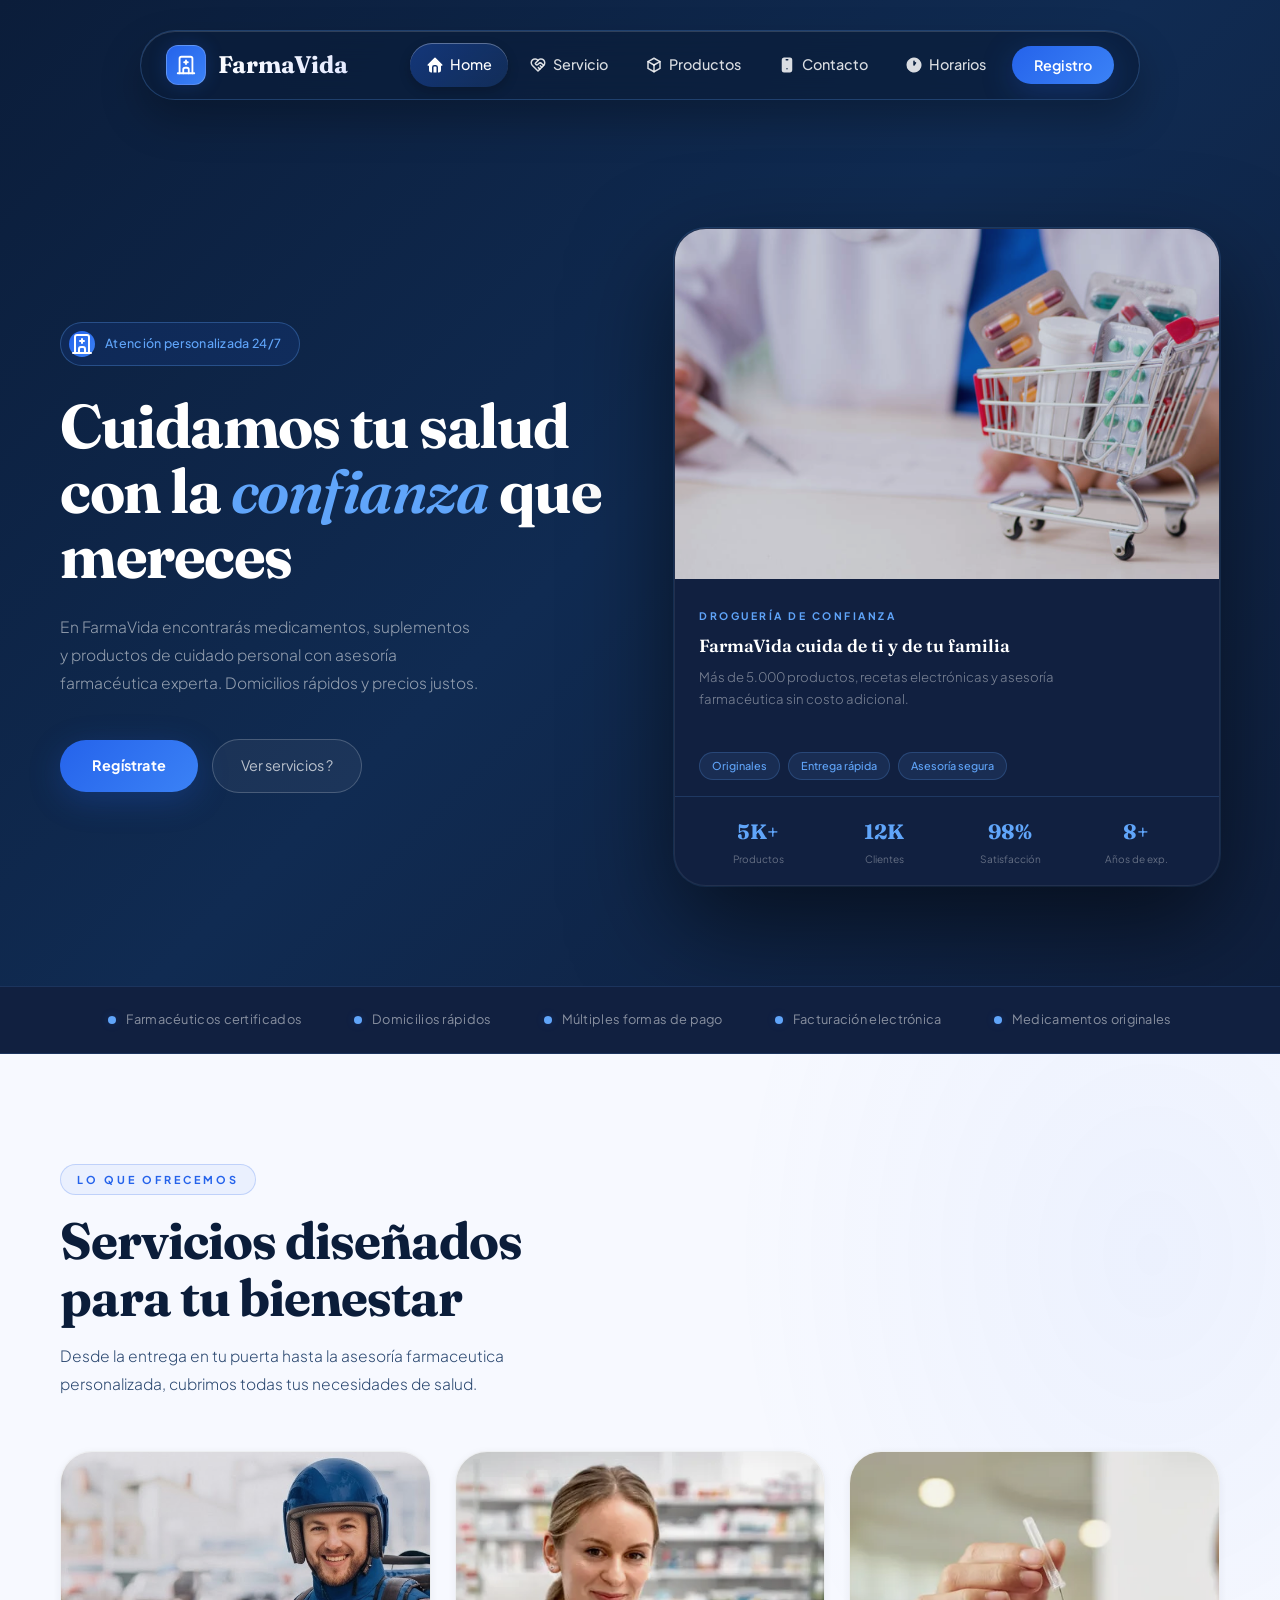
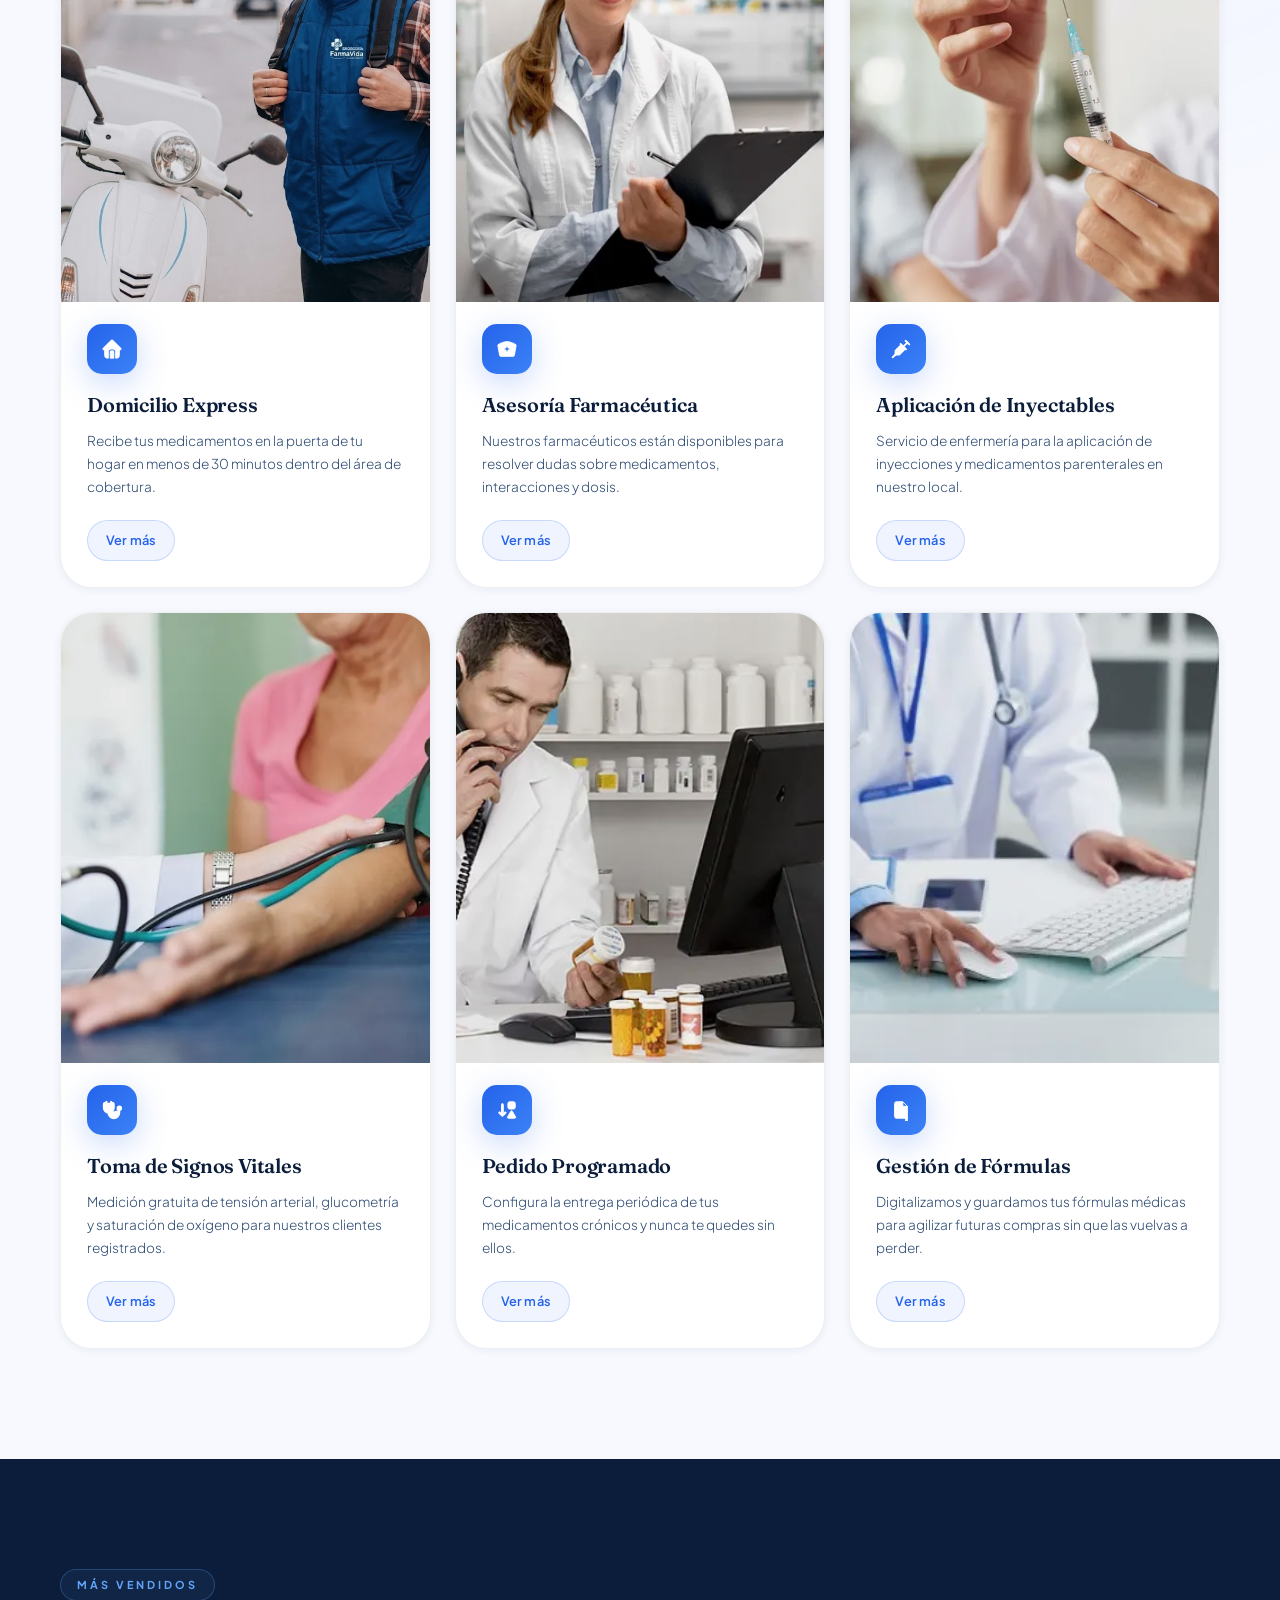
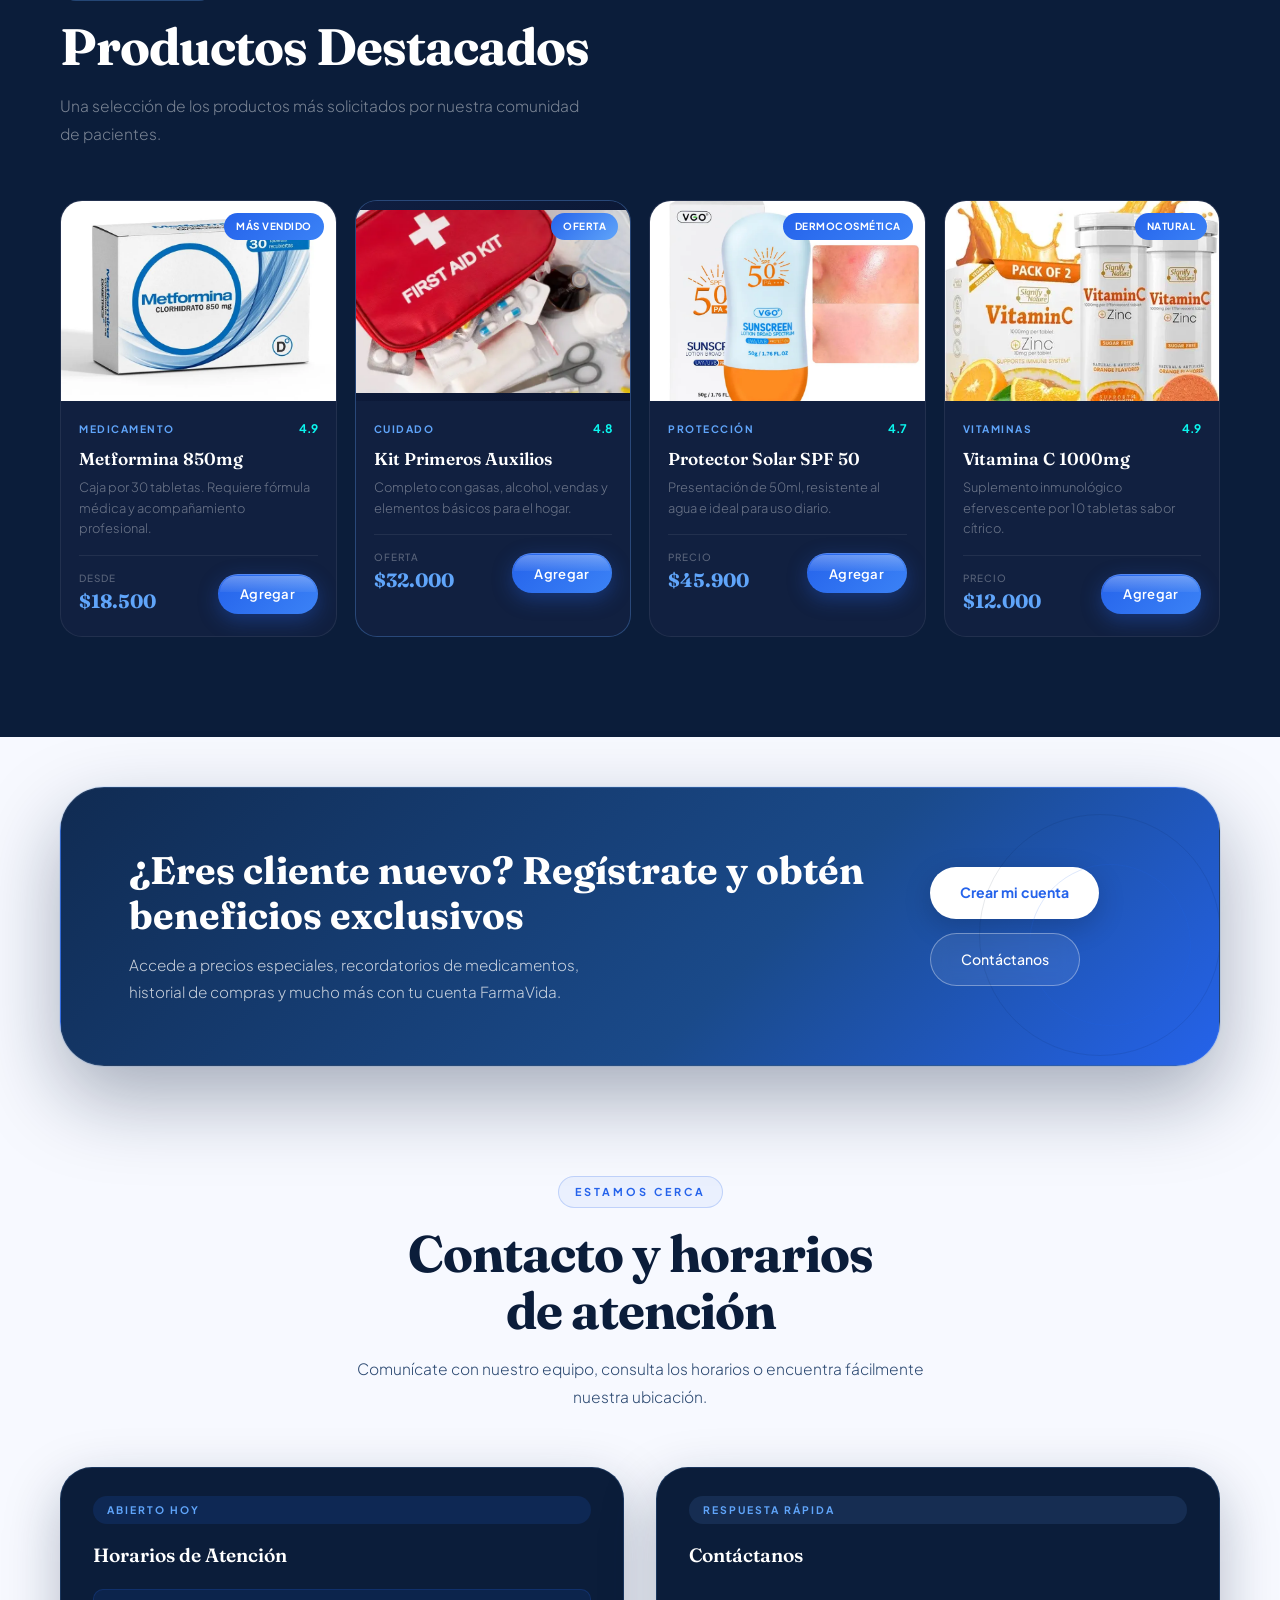
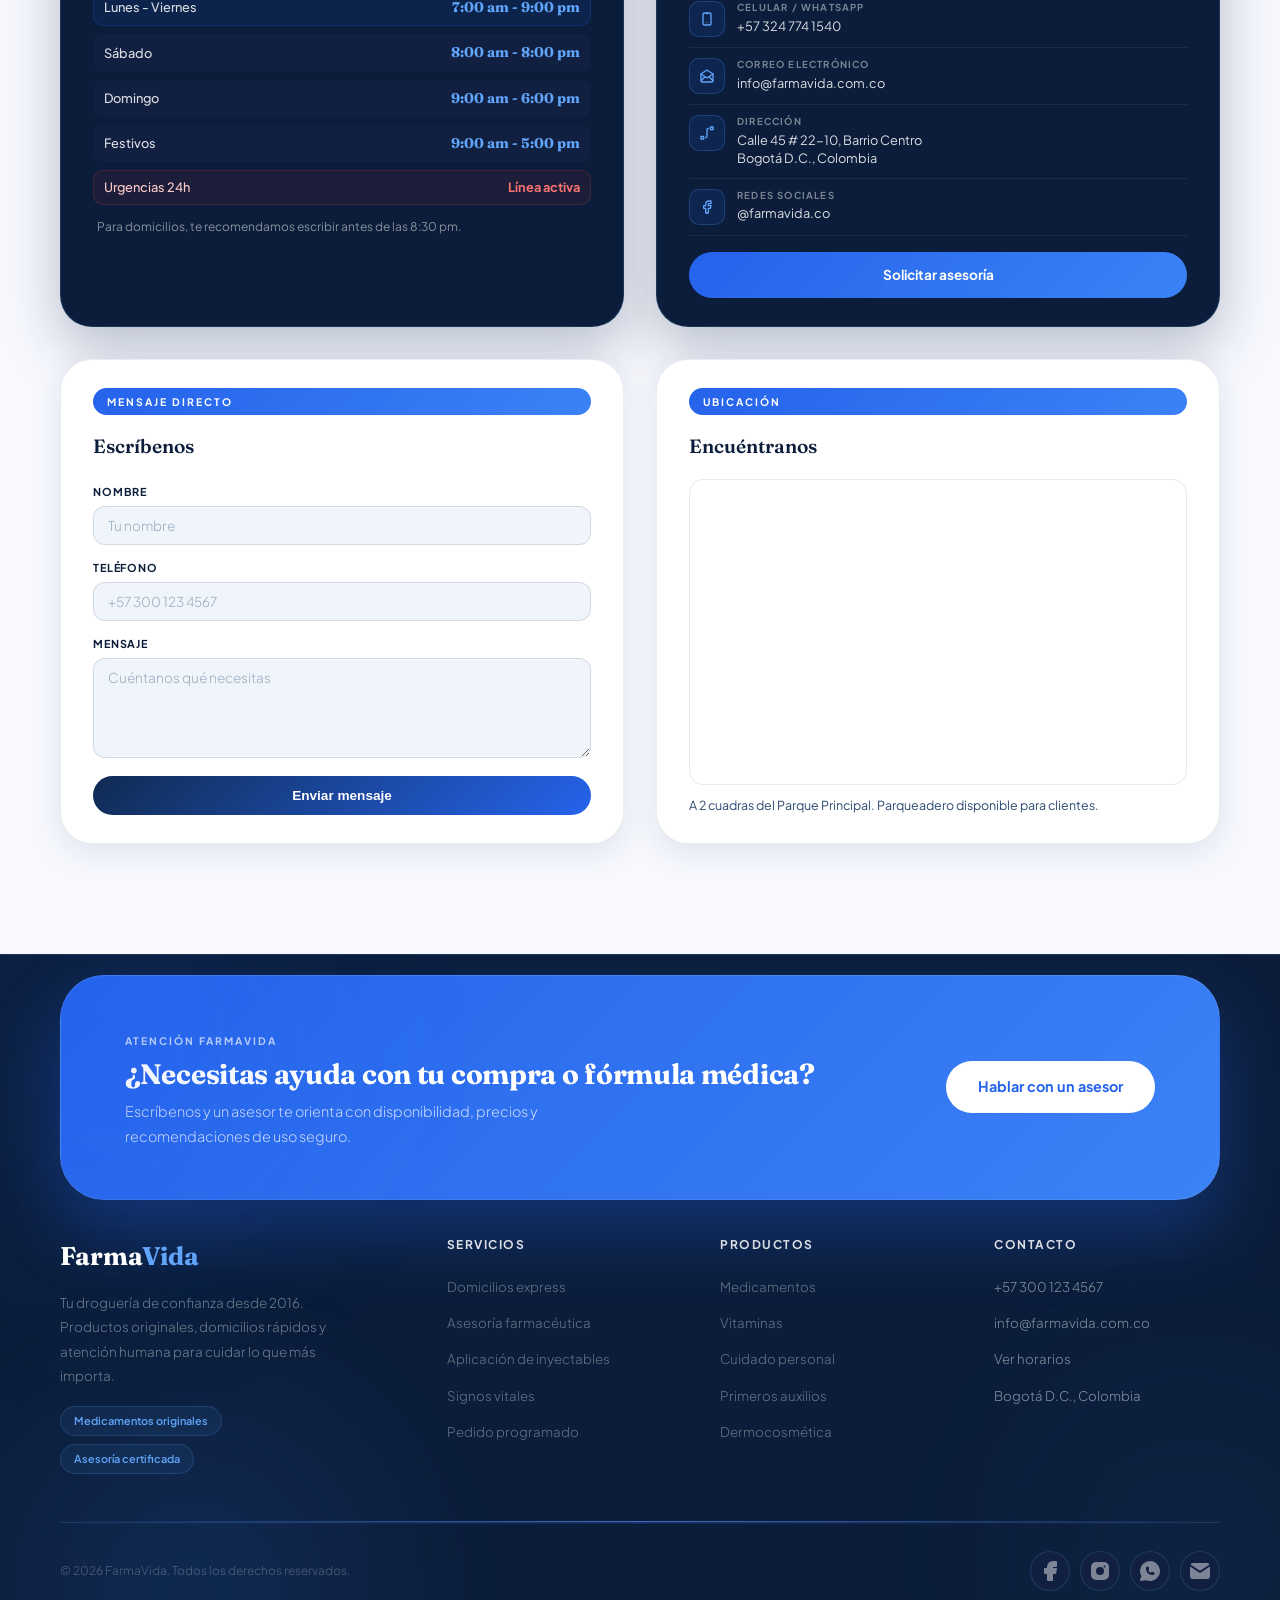
==== Pag_Principal_FarmaVida/index.html @ bc85dab9 "Update" ====
<!DOCTYPE html>
<html lang="es">

<head>
    <meta charset="UTF-8">
    <meta name="viewport" content="width=device-width, initial-scale=1.0">
    <meta name="description"
        content="FarmaVida es tu farmacia de confianza en línea, ofreciendo medicamentos originales, asesoría farmacéutica personalizada y entregas rápidas a domicilio. Cuidamos de tu salud con la confianza que mereces.">
    <title>FarmaVida</title>
    <link rel="shortcut icon" href="/img/LogoFarmaVida.png" type="image/x-icon">

    <link rel="stylesheet" href="/Pag_Principal_FarmaVida/css/style.css">
    <link rel="stylesheet" href="/Pag_Principal_FarmaVida/css/footer.css">
    <link rel="stylesheet" href="/Pag_Principal_FarmaVida/css/producto.css">
    <link rel="stylesheet" href="/Pag_Principal_FarmaVida/css/servicios.css">
    <link rel="stylesheet" href="/Pag_Principal_FarmaVida/css/btn_agregar.css">
    <link rel="stylesheet" href="/Pag_Principal_FarmaVida/css/info_section.css">
    <link rel="stylesheet" href="/Pag_Principal_FarmaVida/css/banner.css">
    <link rel="stylesheet" href="/Pag_Principal_FarmaVida/css/hero.css">
    <link rel="stylesheet" href="/Pag_Principal_FarmaVida/css/responsive.css">

    <script src="script.js"></script>
</head>

<body>
    
    <div class="floating-elements">
        <div class="floating-circle"></div>
        <div class="floating-circle"></div>
        <div class="floating-circle"></div>
    </div>

    <!-- Advanced Navigation Bar (desktop) -->
    <nav class="navbar-container">
        <div class="navbar">
            <!-- Brand/Logo -->
            <a href="#" class="navbar-brand">
                <div class="logo-icon"><svg xmlns="http://www.w3.org/2000/svg" width="24" height="24"
                        viewBox="0 0 24 24" fill="none" stroke="currentColor" stroke-width="2" stroke-linecap="round"
                        stroke-linejoin="round"
                        class="icon icon-tabler icons-tabler-outline icon-tabler-building-hospital">
                        <path stroke="none" d="M0 0h24v24H0z" fill="none" />
                        <path d="M3 21l18 0" />
                        <path d="M5 21v-16a2 2 0 0 1 2 -2h10a2 2 0 0 1 2 2v16" />
                        <path d="M9 21v-4a2 2 0 0 1 2 -2h2a2 2 0 0 1 2 2v4" />
                        <path d="M10 9l4 0" />
                        <path d="M12 7l0 4" />
                    </svg></div>
                <span class="brand-text">FarmaVida</span>
            </a>

            <!-- Navigation Links -->
            <ul class="navbar-nav" id="navbarNav">
                <li class="nav-item">
                    <a href="#home" class="nav-link active">
                        <svg xmlns="http://www.w3.org/2000/svg" width="24" height="24" viewBox="0 0 24 24"
                            fill="currentColor" class="icon icon-tabler icons-tabler-filled icon-tabler-home">
                            <path stroke="none" d="M0 0h24v24H0z" fill="none" />
                            <path
                                d="M12.707 2.293l9 9c.63 .63 .184 1.707 -.707 1.707h-1v6a3 3 0 0 1 -3 3h-1v-7a3 3 0 0 0 -2.824 -2.995l-.176 -.005h-2a3 3 0 0 0 -3 3v7h-1a3 3 0 0 1 -3 -3v-6h-1c-.89 0 -1.337 -1.077 -.707 -1.707l9 -9a1 1 0 0 1 1.414 0m.293 11.707a1 1 0 0 1 1 1v7h-4v-7a1 1 0 0 1 .883 -.993l.117 -.007z" />
                        </svg>
                        <span>Home</span>
                    </a>
                </li>
                <li class="nav-item">
                    <a href="#servicios" class="nav-link">
                        <svg xmlns="http://www.w3.org/2000/svg" width="24" height="24" viewBox="0 0 24 24" fill="none"
                            stroke="currentColor" stroke-width="2" stroke-linecap="round" stroke-linejoin="round"
                            class="icon icon-tabler icons-tabler-outline icon-tabler-heart-handshake">
                            <path stroke="none" d="M0 0h24v24H0z" fill="none" />
                            <path d="M19.5 12.572l-7.5 7.428l-7.5 -7.428a5 5 0 1 1 7.5 -6.566a5 5 0 1 1 7.5 6.572" />
                            <path
                                d="M12 6l-3.293 3.293a1 1 0 0 0 0 1.414l.543 .543c.69 .69 1.81 .69 2.5 0l1 -1a3.182 3.182 0 0 1 4.5 0l2.25 2.25" />
                            <path d="M12.5 15.5l2 2" />
                            <path d="M15 13l2 2" />
                        </svg>
                        <span>Servicio</span>
                    </a>
                </li>
                <li class="nav-item">
                    <a href="#productos" class="nav-link">
                        <svg xmlns="http://www.w3.org/2000/svg" width="24" height="24" viewBox="0 0 24 24" fill="none"
                            stroke="currentColor" stroke-width="2" stroke-linecap="round" stroke-linejoin="round"
                            class="icon icon-tabler icons-tabler-outline icon-tabler-box">
                            <path stroke="none" d="M0 0h24v24H0z" fill="none" />
                            <path d="M12 3l8 4.5l0 9l-8 4.5l-8 -4.5l0 -9l8 -4.5" />
                            <path d="M12 12l8 -4.5" />
                            <path d="M12 12l0 9" />
                            <path d="M12 12l-8 -4.5" />
                        </svg>
                        <span>Productos</span>
                    </a>
                </li>
                <li class="nav-item">
                    <a href="#contacto" class="nav-link">
                        <svg xmlns="http://www.w3.org/2000/svg" width="24" height="24" viewBox="0 0 24 24"
                            fill="currentColor" class="icon icon-tabler icons-tabler-filled icon-tabler-device-mobile">
                            <path stroke="none" d="M0 0h24v24H0z" fill="none" />
                            <path
                                d="M16 2a3 3 0 0 1 2.995 2.824l.005 .176v14a3 3 0 0 1 -2.824 2.995l-.176 .005h-8a3 3 0 0 1 -2.995 -2.824l-.005 -.176v-14a3 3 0 0 1 2.824 -2.995l.176 -.005h8zm-4 14a1 1 0 0 0 -.993 .883l-.007 .117l.007 .127a1 1 0 0 0 1.986 0l.007 -.117l-.007 -.127a1 1 0 0 0 -.993 -.883zm1 -12h-2l-.117 .007a1 1 0 0 0 0 1.986l.117 .007h2l.117 -.007a1 1 0 0 0 0 -1.986l-.117 -.007z" />
                        </svg>
                        <span>Contacto</span>
                    </a>
                </li>
                <li class="nav-item">
                    <a href="#horarios" class="nav-link">
                        <svg xmlns="http://www.w3.org/2000/svg" width="24" height="24" viewBox="0 0 24 24"
                            fill="currentColor" class="icon icon-tabler icons-tabler-filled icon-tabler-clock-hour-1">
                            <path stroke="none" d="M0 0h24v24H0z" fill="none" />
                            <path
                                d="M17 3.34a10 10 0 1 1 -15 8.66l.005 -.324a10 10 0 0 1 14.995 -8.336m-5.401 9.576l.052 .021l.08 .026l.08 .019l.072 .011l.117 .007l.076 -.003l.135 -.02l.082 -.02l.103 -.039l.073 -.035l.078 -.046l.06 -.042l.08 -.069l.083 -.088l.062 -.083l2 -3a1 1 0 1 0 -1.664 -1.11l-.168 .251v-1.696a1 1 0 0 0 -.883 -.993l-.117 -.007a1 1 0 0 0 -1 1v5.026l.009 .105l.02 .107l.04 .129l.048 .102l.046 .078l.042 .06l.069 .08l.088 .083l.083 .062l.09 .053z" />
                        </svg>
                        <span>Horarios</span>
                    </a>
                </li>
                <li class="nav-item">
                    <a href="/Form/html/index.html" class="cta-button">
                        Registro
                    </a>
                </li>
            </ul>

            <!-- Mobile Toggle -->
            <button class="mobile-toggle" id="mobileToggle">
                <div class="hamburger">
                    <span></span>
                    <span></span>
                    <span></span>
                </div>
            </button>
        </div>
    </nav>

    <!-- Mobile Menu Overlay -->
    <div class="mobile-menu-overlay" id="mobileMenuOverlay"></div>

    <!-- Mobile Menu -->
    <div class="mobile-menu" id="mobileMenu">
        <div class="mobile-menu-header">
            <a href="#" class="mobile-menu-brand">
                <div class="logo-icon"></div>
                <span class="brand-text">FarmaVida</span>
            </a>
            <button class="mobile-menu-close" id="mobileMenuClose">
                <span>×</span>
            </button>
        </div>

        <ul class="mobile-menu-nav">
            <li class="mobile-menu-item">
                <a href="#home" class="mobile-menu-link active">
                    <svg class="mobile-menu-icon" viewBox="0 0 24 24">
                        <path d="M3 9l9-7 9 7v11a2 2 0 0 1-2 2H5a2 2 0 0 1-2-2z"></path>
                        <polyline points="9,22 9,12 15,12 15,22"></polyline>
                    </svg>
                    <span>Home</span>
                </a>
            </li>
            <li class="mobile-menu-item">
                <a href="#servicios" class="mobile-menu-link">
                    <svg class="mobile-menu-icon" viewBox="0 0 24 24">
                        <circle cx="12" cy="12" r="10"></circle>
                        <line x1="12" y1="16" x2="12" y2="12"></line>
                        <line x1="12" y1="8" x2="12.01" y2="8"></line>
                    </svg>
                    <span>Servicios</span>
                </a>
            </li>
            <li class="mobile-menu-item">
                <a href="#productos" class="mobile-menu-link">
                    <svg class="mobile-menu-icon" viewBox="0 0 24 24">
                        <rect x="2" y="3" width="20" height="14" rx="2" ry="2"></rect>
                        <line x1="8" y1="21" x2="16" y2="21"></line>
                        <line x1="12" y1="17" x2="12" y2="21"></line>
                    </svg>
                    <span>Productos</span>
                </a>
            </li>
            <li class="mobile-menu-item">
                <a href="#contacto" class="mobile-menu-link">
                    <svg class="mobile-menu-icon" viewBox="0 0 24 24">
                        <rect x="2" y="7" width="20" height="14" rx="2" ry="2"></rect>
                        <path d="M16 3h6v4"></path>
                        <path d="m22 7-10-4-10 4"></path>
                    </svg>
                    <span>Contacto</span>
                </a>
            </li>
            <li class="mobile-menu-item">
                <a href="#horarios" class="mobile-menu-link">
                    <svg class="mobile-menu-icon" viewBox="0 0 24 24">
                        <path d="M4 4h16c1.1 0 2 .9 2 2v12c0 1.1-.9 2-2 2H4c-1.1 0-2-.9-2-2V6c0-1.1.9-2 2-2z"></path>
                        <polyline points="22,6 12,13 2,6"></polyline>
                    </svg>
                    <span>Horarios</span>
                </a>
            </li>
        </ul>

        <div class="mobile-cta">
            <a href="/Form/html/index.html" class="mobile-cta-button">
                Regístrate
            </a>
        </div>
    </div>

   
    <nav id="navbar" style="display:none;">
        <a href="#" class="nav-logo">
            <span class="nav-mark"><svg xmlns="http://www.w3.org/2000/svg" width="24" height="24" viewBox="0 0 24 24"
                    fill="currentColor" class="icon icon-tabler icons-tabler-filled icon-tabler-nurse">
                    <path stroke="none" d="M0 0h24v24H0z" fill="none" />
                    <path
                        d="M12.002 4c2.866 0 6.7 1.365 9.532 3.155a1 1 0 0 1 .45 1.024l-2 11a1 1 0 0 1 -.984 .821h-14a1 1 0 0 1 -.984 -.821l-2 -11a1 1 0 0 1 .45 -1.024c2.834 -1.792 6.724 -3.16 9.536 -3.155m-.002 5a1 1 0 0 0 -1 1v1h-1a1 1 0 0 0 -.993 .883l-.007 .117a1 1 0 0 0 1 1h1v1a1 1 0 0 0 .883 .993l.117 .007a1 1 0 0 0 1 -1v-1h1a1 1 0 0 0 .993 -.883l.007 -.117a1 1 0 0 0 -1 -1h-1v-1a1 1 0 0 0 -.883 -.993z" />
                </svg></span>
            <span class="nav-logo-text">Farma<span>Vida</span></span>
        </a>
        <input type="checkbox" id="nav-toggle" class="nav-toggle">
        <label for="nav-toggle" class="nav-menu-btn" aria-label="Abrir menú">
            <span></span>
            <span></span>
            <span></span>
        </label>
        <ul class="nav-links">
            <li><a href="#servicios">Servicios</a></li>
            <li><a href="#productos">Productos</a></li>
            <li><a href="#contacto">Contacto</a></li>
            <li><a href="#horarios">Horarios</a></li>
            <li><a href="/Form/html/index.html" class="nav-cta">Regístrate</a></li>
        </ul>
    </nav>

    <!-- Demo Content -->
    <div class="demo-container">
        <!-- Home Section / Hero -->
        <section id="home" class="content-section hero">
            <div class="hero-deco hero-deco-1"></div>
            <div class="hero-deco hero-deco-2"></div>

            <div class="hero-content">
                <div class="hero-badge">
                    <div class="dot"><svg xmlns="http://www.w3.org/2000/svg" width="24" height="24" viewBox="0 0 24 24"
                            fill="none" stroke="currentColor" stroke-width="2" stroke-linecap="round"
                            stroke-linejoin="round"
                            class="icon icon-tabler icons-tabler-outline icon-tabler-building-hospital">
                            <path stroke="none" d="M0 0h24v24H0z" fill="none" />
                            <path d="M3 21l18 0" />
                            <path d="M5 21v-16a2 2 0 0 1 2 -2h10a2 2 0 0 1 2 2v16" />
                            <path d="M9 21v-4a2 2 0 0 1 2 -2h2a2 2 0 0 1 2 2v4" />
                            <path d="M10 9l4 0" />
                            <path d="M12 7l0 4" />
                        </svg></div>
                    Atención personalizada 24/7
                </div>
                <h1>Cuidamos tu salud con la <em>confianza</em> que mereces</h1>
                <p>En FarmaVida encontrarás medicamentos, suplementos y productos de cuidado personal con asesoría
                    farmacéutica experta. Domicilios rápidos y precios justos.</p>
                <div class="hero-btns">
                    <a href="/Form/html/index.html" class="btn-primary"> Regístrate</a>
                    <a href="#servicios" class="btn-secondary">Ver servicios ?</a>
                </div>
            </div>

            <div class="hero-visual">
                <div class="hero-card-main">
                    <div class="card-media">
                        <img src="/img/Carrito.png" alt="Medicamentos y productos de FarmaVida">

                    </div>
                    <div class="card-content">
                        <span class="card-eyebrow">Droguería de confianza</span>
                        <h3>FarmaVida cuida de ti y de tu familia</h3>
                        <p>Más de 5.000 productos, recetas electrónicas y asesoría farmacéutica sin costo adicional.</p>
                        <div class="card-tags">
                            <span>Originales</span>
                            <span>Entrega rápida</span>
                            <span>Asesoría segura</span>
                        </div>
                    </div>
                    <div class="card-stats">
                        <div class="stat">
                            <div class="stat-num">5K+</div>
                            <div class="stat-label">Productos</div>
                        </div>
                        <div class="stat">
                            <div class="stat-num">12K</div>
                            <div class="stat-label">Clientes</div>
                        </div>
                        <div class="stat">
                            <div class="stat-num">98%</div>
                            <div class="stat-label">Satisfacción</div>
                        </div>
                        <div class="stat">
                            <div class="stat-num">8+</div>
                            <div class="stat-label">Años de exp.</div>
                        </div>
                    </div>
                </div>
            </div>
        </section>

        <!-- Trust Bar -->
        <div class="trust-bar">
            <div class="trust-item"><span class="ti"></span> Farmacéuticos certificados</div>
            <div class="trust-item"><span class="ti"></span> Domicilios rápidos</div>
            <div class="trust-item"><span class="ti"></span> Múltiples formas de pago</div>
            <div class="trust-item"><span class="ti"></span> Facturación electrónica</div>
            <div class="trust-item"><span class="ti"></span> Medicamentos originales</div>
        </div>

        <!-- Servicios Section -->
        <section class="section" id="servicios">
            <p class="section-label">Lo que ofrecemos</p>
            <h2 class="section-title">Servicios diseñados<br>para tu bienestar</h2>
            <p class="section-sub">Desde la entrega en tu puerta hasta la asesoría farmaceutica personalizada, cubrimos
                todas tus necesidades de salud.</p>

            <div class="servicios-grid">
                <div class="servicio-card">
                    <div class="servicio-img">
                        <img src="/img/WhatsApp Image 2026-05-05 at 5.26.31 PM.jpeg" alt="Servicio de domicilio express"
                            loading="lazy">
                    </div>
                    <div class="serv-icon"><svg xmlns="http://www.w3.org/2000/svg" width="24" height="24"
                            viewBox="0 0 24 24" fill="#030303"
                            class="icon icon-tabler icons-tabler-filled icon-tabler-home">
                            <path stroke="none" d="M0 0h24v24H0z" fill="none" />
                            <path
                                d="M12.707 2.293l9 9c.63 .63 .184 1.707 -.707 1.707h-1v6a3 3 0 0 1 -3 3h-1v-7a3 3 0 0 0 -2.824 -2.995l-.176 -.005h-2a3 3 0 0 0 -3 3v7h-1a3 3 0 0 1 -3 -3v-6h-1c-.89 0 -1.337 -1.077 -.707 -1.707l9 -9a1 1 0 0 1 1.414 0m.293 11.707a1 1 0 0 1 1 1v7h-4v-7a1 1 0 0 1 .883 -.993l.117 -.007z" />
                        </svg></div>
                    <h3>Domicilio Express</h3>
                    <p>Recibe tus medicamentos en la puerta de tu hogar en menos de 30 minutos dentro del área de
                        cobertura.</p>
                    <a href="#contacto" class="serv-btn">Ver más</a>
                </div>
                <div class="servicio-card">
                    <div class="servicio-img">
                        <img src="/img/farmaceutica-revisando-medicina-portapapeles.webp"
                            alt="Farmacéutica revisando medicamentos" loading="lazy">
                    </div>
                    <div class="serv-icon"><svg xmlns="http://www.w3.org/2000/svg" width="24" height="24"
                            viewBox="0 0 24 24" fill="#030303"
                            class="icon icon-tabler icons-tabler-filled icon-tabler-nurse">
                            <path stroke="none" d="M0 0h24v24H0z" fill="none" />
                            <path
                                d="M12.002 4c2.866 0 6.7 1.365 9.532 3.155a1 1 0 0 1 .45 1.024l-2 11a1 1 0 0 1 -.984 .821h-14a1 1 0 0 1 -.984 -.821l-2 -11a1 1 0 0 1 .45 -1.024c2.834 -1.792 6.724 -3.16 9.536 -3.155m-.002 5a1 1 0 0 0 -1 1v1h-1a1 1 0 0 0 -.993 .883l-.007 .117a1 1 0 0 0 1 1h1v1a1 1 0 0 0 .883 .993l.117 .007a1 1 0 0 0 1 -1v-1h1a1 1 0 0 0 .993 -.883l.007 -.117a1 1 0 0 0 -1 -1h-1v-1a1 1 0 0 0 -.883 -.993z" />
                        </svg></div>
                    <h3>Asesoría Farmacéutica</h3>
                    <p>Nuestros farmacéuticos están disponibles para resolver dudas sobre medicamentos, interacciones y
                        dosis.</p>
                    <a href="#contacto" class="serv-btn">Ver más</a>
                </div>
                <div class="servicio-card">
                    <div class="servicio-img">
                        <img src="/img/inyecc.webp" alt="Aplicación de inyectables" loading="lazy">
                    </div>
                    <div class="serv-icon"><svg xmlns="http://www.w3.org/2000/svg" width="24" height="24"
                            viewBox="0 0 24 24" fill="none" stroke="#030303" stroke-width="2" stroke-linecap="round"
                            stroke-linejoin="round" class="icon icon-tabler icons-tabler-outline icon-tabler-vaccine">
                            <path stroke="none" d="M0 0h24v24H0z" fill="none" />
                            <path d="M17 3l4 4" />
                            <path d="M19 5l-4.5 4.5" />
                            <path d="M11.5 6.5l6 6" />
                            <path d="M16.5 11.5l-6.5 6.5h-4v-4l6.5 -6.5" />
                            <path d="M7.5 12.5l1.5 1.5" />
                            <path d="M10.5 9.5l1.5 1.5" />
                            <path d="M3 21l3 -3" />
                        </svg></div>
                    <h3>Aplicación de Inyectables</h3>
                    <p>Servicio de enfermería para la aplicación de inyecciones y medicamentos parenterales en nuestro
                        local.</p>
                    <a href="#contacto" class="serv-btn">Ver más</a>
                </div>
                <div class="servicio-card">
                    <div class="servicio-img">
                        <img src="/img/medico-mide-presion-paciente-mayor_329181-2184.webp" alt="Toma de signos vitales"
                            loading="lazy">
                    </div>
                    <div class="serv-icon"><svg xmlns="http://www.w3.org/2000/svg" width="24" height="24"
                            viewBox="0 0 24 24" fill="none" stroke="#030303" stroke-width="2" stroke-linecap="round"
                            stroke-linejoin="round"
                            class="icon icon-tabler icons-tabler-outline icon-tabler-stethoscope">
                            <path stroke="none" d="M0 0h24v24H0z" fill="none" />
                            <path d="M6 4h-1a2 2 0 0 0 -2 2v3.5a5.5 5.5 0 0 0 11 0v-3.5a2 2 0 0 0 -2 -2h-1" />
                            <path d="M8 15a6 6 0 1 0 12 0v-3" />
                            <path d="M11 3v2" />
                            <path d="M6 3v2" />
                            <path d="M18 10a2 2 0 1 0 4 0a2 2 0 1 0 -4 0" />
                        </svg></div>
                    <h3>Toma de Signos Vitales</h3>
                    <p>Medición gratuita de tensión arterial, glucometría y saturación de oxígeno para nuestros clientes
                        registrados.</p>
                    <a href="#contacto" class="serv-btn">Ver más</a>
                </div>
                <div class="servicio-card">
                    <div class="servicio-img">
                        <img src="/img/drogueria-medicamento-farmacia1think-1509242148.jpg.webp"
                            alt="Pedido programado de medicamentos" loading="lazy">
                    </div>
                    <div class="serv-icon"><svg xmlns="http://www.w3.org/2000/svg" width="24" height="24"
                            viewBox="0 0 24 24" fill="#030303"
                            class="icon icon-tabler icons-tabler-filled icon-tabler-sort-ascending-shapes">
                            <path stroke="none" d="M0 0h24v24H0z" fill="none" />
                            <path
                                d="M7 5a1 1 0 0 1 1 1v9.584l1.293 -1.291a1 1 0 0 1 1.32 -.083l.094 .083a1 1 0 0 1 0 1.414l-3 3a1 1 0 0 1 -.112 .097l-.11 .071l-.114 .054l-.105 .035l-.149 .03l-.117 .006l-.075 -.003l-.126 -.017l-.111 -.03l-.111 -.044l-.098 -.052l-.096 -.067l-.09 -.08l-3 -3a1 1 0 0 1 1.414 -1.414l1.293 1.293v-9.586a1 1 0 0 1 1 -1m12 -2a2 2 0 0 1 2 2v4a2 2 0 0 1 -2 2h-4a2 2 0 0 1 -2 -2v-4a2 2 0 0 1 2 -2zm-1.136 10.496l3.5 6a1 1 0 0 1 -.864 1.504h-7a1 1 0 0 1 -.864 -1.504l3.5 -6a1 1 0 0 1 1.728 0" />
                        </svg></div>
                    <h3>Pedido Programado</h3>
                    <p>Configura la entrega periódica de tus medicamentos crónicos y nunca te quedes sin ellos.</p>
                    <a href="#contacto" class="serv-btn">Ver más</a>
                </div>
                <div class="servicio-card">
                    <div class="servicio-img">
                        <img src="/img/2025-08-29-Nota-Llego-la-Central-de-Informes-de-Pixeon-a-America-Latina-Espanhol-480x313.webp"
                            alt="Gestión digital de fórmulas médicas" loading="lazy">
                    </div>
                    <div class="serv-icon"><svg xmlns="http://www.w3.org/2000/svg" width="24" height="24"
                            viewBox="0 0 24 24" fill="#030303"
                            class="icon icon-tabler icons-tabler-filled icon-tabler-file-description">
                            <path stroke="none" d="M0 0h24v24H0z" fill="none" />
                            <path
                                d="M14 3v4a1 1 0 0 0 1 1h4M17 21h-10a2 2 0 0 1 -2 -2v-14a2 2 0 0 1 2 -2h7l5 5v16a2 2 0 0 1 -2 2z" />
                        </svg></div>
                    <h3>Gestión de Fórmulas</h3>
                    <p>Digitalizamos y guardamos tus fórmulas médicas para agilizar futuras compras sin que las vuelvas
                        a perder.</p>
                    <a href="#contacto" class="serv-btn">Ver más</a>
                </div>
            </div>
        </section>

        <!-- Productos Destacados Section -->
        <section class="section productos" id="productos">
            <p class="section-label">Más vendidos</p>
            <h2 class="section-title">Productos Destacados</h2>
            <p class="section-sub">Una selección de los productos más solicitados por nuestra comunidad de pacientes.
            </p>

            <div class="productos-grid">
                <article class="producto-card">
                    <div class="producto-img">
                        <span class="prod-badge">Más vendido</span>
                        <span class="producto-icon"><img src="/img/met.webp" alt=""></span>
                    </div>
                    <div class="producto-info">
                        <div class="producto-top">
                            <span class="prod-categoria">Medicamento</span>
                            <span class="prod-rating">4.9</span>
                        </div>
                        <h4>Metformina 850mg</h4>
                        <p>Caja por 30 tabletas. Requiere fórmula médica y acompañamiento profesional.</p>
                        <div class="producto-footer">
                            <div>
                                <span class="precio-label">Desde</span>
                                <div class="precio">$18.500</div>
                            </div>
                            <button class="btn-add" type="button">Agregar</button>
                        </div>
                    </div>
                </article>

                <article class="producto-card destacado">
                    <div class="producto-img">
                        <span class="prod-badge">Oferta</span>
                        <span class="producto-icon"><img
                                src="/img/kit-de-primeros-auxilios-con-todos-los-elementos-esenciales.webp"
                                alt=""></span>
                    </div>
                    <div class="producto-info">
                        <div class="producto-top">
                            <span class="prod-categoria">Cuidado</span>
                            <span class="prod-rating">4.8</span>
                        </div>
                        <h4>Kit Primeros Auxilios</h4>
                        <p>Completo con gasas, alcohol, vendas y elementos básicos para el hogar.</p>
                        <div class="producto-footer">
                            <div>
                                <span class="precio-label">Oferta</span>
                                <div class="precio">$32.000</div>
                            </div>
                            <button class="btn-add" type="button">Agregar</button>
                        </div>
                    </div>
                </article>

                <article class="producto-card">
                    <div class="producto-img">
                        <span class="prod-badge">Dermocosmética</span>
                        <span class="producto-icon"><img src="/img/Protector.webp" alt=""></span>
                    </div>
                    <div class="producto-info">
                        <div class="producto-top">
                            <span class="prod-categoria">Protección</span>
                            <span class="prod-rating">4.7</span>
                        </div>
                        <h4>Protector Solar SPF 50</h4>
                        <p>Presentación de 50ml, resistente al agua e ideal para uso diario.</p>
                        <div class="producto-footer">
                            <div>
                                <span class="precio-label">Precio</span>
                                <div class="precio">$45.900</div>
                            </div>
                            <button class="btn-add" type="button">Agregar</button>
                        </div>
                    </div>
                </article>

                <article class="producto-card">
                    <div class="producto-img">
                        <span class="prod-badge">Natural</span>
                        <span class="producto-icon"><img src="/img/vita.webp" alt=""></span>
                    </div>
                    <div class="producto-info">
                        <div class="producto-top">
                            <span class="prod-categoria">Vitaminas</span>
                            <span class="prod-rating">4.9</span>
                        </div>
                        <h4>Vitamina C 1000mg</h4>
                        <p>Suplemento inmunológico efervescente por 10 tabletas sabor cítrico.</p>
                        <div class="producto-footer">
                            <div>
                                <span class="precio-label">Precio</span>
                                <div class="precio">$12.000</div>
                            </div>
                            <button class="btn-add" type="button">Agregar</button>
                        </div>
                    </div>
                </article>
            </div>
        </section>

        <!-- Cta Banner -->
        <div class="cta-banner">
            <div>
                <h2>¿Eres cliente nuevo? Regístrate y obtén beneficios exclusivos</h2>
                <p>Accede a precios especiales, recordatorios de medicamentos, historial de compras y mucho más con tu
                    cuenta FarmaVida.</p>
            </div>
            <div class="cta-banner-btns">
                <a href="/Form/html/index.html" class="btn-white"> Crear mi cuenta</a>
                <a href="#contacto-contacto" class="btn-outline-white">Contáctanos</a>
            </div>
        </div>

        <!-- Horarios y Contacto Section -->
        <section class="info-section" id="horarios">
            <div class="info-heading">
                <p class="section-label">Estamos cerca</p>
                <h2 class="section-title">Contacto y horarios<br>de atención</h2>
                <p class="section-sub">Comunícate con nuestro equipo, consulta los horarios o encuentra fácilmente
                    nuestra ubicación.</p>
            </div>

            <!--grid 2*2-->

            <!--Horarios de atención-->
            <div class="info-grid">
                <div class="horario-panel">
                    <span class="info-pill abierto">Abierto hoy</span>
                    <h3>Horarios de Atención</h3>
                    <div class="horario-lista">
                        <div class="horario-item destacado">
                            <span class="dia">Lunes - Viernes</span>
                            <span class="hora">7:00 am - 9:00 pm</span>
                        </div>
                        <div class="horario-item">
                            <span class="dia">Sábado</span>
                            <span class="hora">8:00 am - 8:00 pm</span>
                        </div>
                        <div class="horario-item">
                            <span class="dia">Domingo</span>
                            <span class="hora">9:00 am - 6:00 pm</span>
                        </div>
                        <div class="horario-item">
                            <span class="dia">Festivos</span>
                            <span class="hora">9:00 am - 5:00 pm</span>
                        </div>
                        <div class="horario-item urgencias">
                            <span class="dia">Urgencias 24h</span>
                            <span class="hora">Línea activa</span>
                        </div>
                    </div>
                    <p class="horario-note">Para domicilios, te recomendamos escribir antes de las 8:30 pm.</p>
                </div>

              <!--Contáctanos-->  
                <div class=" contacto-card" id="contacto">
                    <span class="info-pill">Respuesta rápida</span>
                    <h3>Contáctanos</h3>
                    <div class="contacto-item" id="contacto-contacto">
                        <div class="ci-icon">
                            <svg xmlns="http://www.w3.org/2000/svg" width="24" height="24" viewBox="0 0 24 24"
                                fill="none" stroke="#0f0f0f" stroke-width="2" stroke-linecap="round"
                                stroke-linejoin="round"
                                class="icon icon-tabler icons-tabler-outline icon-tabler-device-mobile">
                                <path stroke="none" d="M0 0h24v24H0z" fill="none" />
                                <path
                                    d="M6 5a2 2 0 0 1 2 -2h8a2 2 0 0 1 2 2v14a2 2 0 0 1 -2 2h-8a2 2 0 0 1 -2 -2v-14" />
                                <path d="M11 4h2" />
                                <path d="M12 17v.01" />
                            </svg>
                        </div>
                        <div class="ci-text">
                            <strong>Celular / WhatsApp</strong>
                            <a href="tel:+573001234567">+57 324 774 1540</a>
                        </div>
                    </div>
                    <div class="contacto-item">
                        <div class="ci-icon">
                            <svg xmlns="http://www.w3.org/2000/svg" width="24" height="24" viewBox="0 0 24 24"
                                fill="none" stroke="#0f0f0f" stroke-width="2" stroke-linecap="round"
                                stroke-linejoin="round"
                                class="icon icon-tabler icons-tabler-outline icon-tabler-mail-opened">
                                <path stroke="none" d="M0 0h24v24H0z" fill="none" />
                                <path d="M3 9l9 6l9 -6l-9 -6l-9 6" />
                                <path d="M21 9v10a2 2 0 0 1 -2 2h-14a2 2 0 0 1 -2 -2v-10" />
                                <path d="M3 19l6 -6" />
                                <path d="M15 13l6 6" />
                            </svg>
                        </div>
                        <div class="ci-text">
                            <strong>Correo electrónico</strong>
                            <a href="mailto:info@farmavida.com.co">info@farmavida.com.co</a>
                        </div>
                    </div>

                    <div class="contacto-item">
                        <div class="ci-icon">
                            <svg xmlns="http://www.w3.org/2000/svg" width="24" height="24" viewBox="0 0 24 24"
                                fill="none" stroke="#0f0f0f" stroke-width="2" stroke-linecap="round"
                                stroke-linejoin="round"
                                class="icon icon-tabler icons-tabler-outline icon-tabler-route-square-2">
                                <path stroke="none" d="M0 0h24v24H0z" fill="none" />
                                <path d="M14 5a2 2 0 0 0 -2 2v10a2 2 0 0 1 -2 2" />
                                <path d="M3 17h4v4h-4l0 -4" />
                                <path d="M17 3h4v4h-4l0 -4" />
                            </svg>
                        </div>
                        <div class="ci-text">
                            <strong>Dirección</strong>
                            Calle 45 # 22-10, Barrio Centro<br>Bogotá D.C., Colombia
                        </div>
                    </div>
                    <div class="contacto-item">
                        <div class="ci-icon">
                            <svg xmlns="http://www.w3.org/2000/svg" width="24" height="24" viewBox="0 0 24 24"
                                fill="none" stroke="#0f0f0f" stroke-width="2" stroke-linecap="round"
                                stroke-linejoin="round"
                                class="icon icon-tabler icons-tabler-outline icon-tabler-brand-facebook">
                                <path stroke="none" d="M0 0h24v24H0z" fill="none" />
                                <path d="M7 10v4h3v7h4v-7h3l1 -4h-4v-2a1 1 0 0 1 1 -1h3v-4h-3a5 5 0 0 0 -5 5v2h-3" />
                            </svg>
                        </div>
                        <div class="ci-text">
                            <strong>Redes sociales</strong>
                            @farmavida.co
                        </div>
                    </div>
                    <a href="#contacto-contacto" class="contacto-btn">Solicitar asesoría</a>
                </div>
                  
                <!--Escríbenos-->
                <div class="info-stack">
                    <div class=" formulario-card">
                        <span class="info-pill">Mensaje directo</span>
                        <h3>Escríbenos</h3>
                        <form class="contact-form" action="#" method="post">
                            <div class="form-row">
                                <label for="nombre-contacto">Nombre</label>
                                <input type="text" id="nombre-contacto" name="nombre" placeholder="Tu nombre" required>
                            </div>
                            <div class="form-row">
                                <label for="telefono-contacto">Teléfono</label>
                                <input type="tel" id="telefono-contacto" name="telefono" placeholder="+57 300 123 4567"
                                    required>
                            </div>
                            <div class="form-row">
                                <label for="mensaje-contacto">Mensaje</label>
                                <textarea id="mensaje-contacto" name="mensaje" rows="4"
                                    placeholder="Cuéntanos qué necesitas" required></textarea>
                            </div>
                            <button type="submit" class="form-btn">Enviar mensaje</button>
                        </form>
                    </div>
                </div>

                <!--Mapa-->
                <div class="mapa-panel">
                    <span class="info-pill">Ubicación</span>
                    <h3>Encuéntranos</h3>
                    <div class="mapa-frame">
                        <iframe
                            src="https://www.google.com/maps/embed?pb=!1m18!1m12!1m3!1d1018000.5455021536!2d-75.326781421875!3d4.671429100000001!2m3!1f0!2f0!3f0!3m2!1i1024!2i768!4f13.1!3m3!1m2!1s0x8e3f9b7426f10349%3A0xbc82a76c1326b668!2sFarmatodo!5e0!3m2!1ses-419!2sco!4v1774364321260!5m2!1ses-419!2sco"
                            loading="lazy" referrerpolicy="no-referrer-when-downgrade" allowfullscreen=""></iframe>
                    </div>
                    <p class="mapa-text">A 2 cuadras del Parque Principal. Parqueadero disponible para clientes.</p>
                </div>
            </div>
        </section>
    </div>

    <!-- Footer -->
    <footer class="footer site-footer">
        <div class="footer-glow footer-glow-1"></div>
        <div class="footer-glow footer-glow-2"></div>

        <div class="footer-cta">
            <div>
                <span class="footer-kicker">Atención FarmaVida</span>
                <h2>¿Necesitas ayuda con tu compra o fórmula médica?</h2>
                <p>Escríbenos y un asesor te orienta con disponibilidad, precios y recomendaciones de uso seguro.</p>
            </div>
            <a href="#contacto" class="footer-cta-btn">Hablar con un asesor</a>
        </div>

        <div class="footer-top">
            <div class="footer-brand">
                <a href="#" class="footer-logo">Farma<span>Vida</span></a>
                <p>Tu droguería de confianza desde 2016. Productos originales, domicilios rápidos y atención humana para
                    cuidar lo que más importa.</p>
                <div class="footer-trust">
                    <span>Medicamentos originales</span>
                    <span>Asesoría certificada</span>
                </div>
            </div>

            <div class="footer-col">
                <h4>Servicios</h4>
                <ul>
                    <li><a href="#servicios">Domicilios express</a></li>
                    <li><a href="#servicios">Asesoría farmacéutica</a></li>
                    <li><a href="#servicios">Aplicación de inyectables</a></li>
                    <li><a href="#servicios">Signos vitales</a></li>
                    <li><a href="#servicios">Pedido programado</a></li>
                </ul>
            </div>

            <div class="footer-col">
                <h4>Productos</h4>
                <ul>
                    <li><a href="#productos">Medicamentos</a></li>
                    <li><a href="#productos">Vitaminas</a></li>
                    <li><a href="#productos">Cuidado personal</a></li>
                    <li><a href="#productos">Primeros auxilios</a></li>
                    <li><a href="#productos">Dermocosmética</a></li>
                </ul>
            </div>

            <div class="footer-col footer-contact">
                <h4>Contacto</h4>
                <ul>
                    <li><a href="#contacto">+57 300 123 4567</a></li>
                    <li><a href="#contacto">info@farmavida.com.co</a></li>
                    <li><a href="#horarios">Ver horarios</a></li>
                    <li><a href="#horarios">Bogotá D.C., Colombia</a></li>
                </ul>
            </div>
        </div>

        <div class="footer-bottom">
            <span>© 2026 FarmaVida. Todos los derechos reservados.</span>
            <div class="social-links" aria-label="Redes sociales">
                <a href="https://www.facebook.com/" class="social-btn" aria-label="Facebook"><svg xmlns="http://www.w3.org/2000/svg" width="24"
                        height="24" viewBox="0 0 24 24" fill="currentColor"
                        class="icon icon-tabler icons-tabler-filled icon-tabler-brand-facebook">
                        <path stroke="none" d="M0 0h24v24H0z" fill="none" />
                        <path
                            d="M18 2a1 1 0 0 1 .993 .883l.007 .117v4a1 1 0 0 1 -.883 .993l-.117 .007h-3v1h3a1 1 0 0 1 .991 1.131l-.02 .112l-1 4a1 1 0 0 1 -.858 .75l-.113 .007h-2v6a1 1 0 0 1 -.883 .993l-.117 .007h-4a1 1 0 0 1 -.993 -.883l-.007 -.117v-6h-2a1 1 0 0 1 -.993 -.883l-.007 -.117v-4a1 1 0 0 1 .883 -.993l.117 -.007h2v-1a6 6 0 0 1 5.775 -5.996l.225 -.004h3z" />
                    </svg></a>
                <a href="https://www.instagram.com/?hl=en" class="social-btn" aria-label="Instagram"><svg xmlns="http://www.w3.org/2000/svg" width="24"
                        height="24" viewBox="0 0 24 24" fill="currentColor"
                        class="icon icon-tabler icons-tabler-filled icon-tabler-brand-instagram">
                        <path stroke="none" d="M0 0h24v24H0z" fill="none" />
                        <path
                            d="M16 3a5 5 0 0 1 5 5v8a5 5 0 0 1 -5 5h-8a5 5 0 0 1 -5 -5v-8a5 5 0 0 1 5 -5zm-4 5a4 4 0 0 0 -3.995 3.8l-.005 .2a4 4 0 1 0 4 -4m4.5 -1.5a1 1 0 0 0 -.993 .883l-.007 .127a1 1 0 0 0 1.993 .117l.007 -.127a1 1 0 0 0 -1 -1" />
                    </svg></a>
                <a href="https://web.whatsapp.com/" class="social-btn" aria-label="WhatsApp"><svg xmlns="http://www.w3.org/2000/svg" width="24"
                        height="24" viewBox="0 0 24 24" fill="currentColor"
                        class="icon icon-tabler icons-tabler-filled icon-tabler-brand-whatsapp">
                        <path stroke="none" d="M0 0h24v24H0z" fill="none" />
                        <path
                            d="M18.497 4.409a10 10 0 0 1 -10.36 16.828l-.223 -.098l-4.759 .849l-.11 .011a1 1 0 0 1 -.11 0l-.102 -.013l-.108 -.024l-.105 -.037l-.099 -.047l-.093 -.058l-.014 -.011l-.012 -.007l-.086 -.073l-.077 -.08l-.067 -.088l-.056 -.094l-.034 -.07l-.04 -.108l-.028 -.128l-.012 -.102a1 1 0 0 1 0 -.125l.012 -.1l.024 -.11l.045 -.122l1.433 -3.304l-.009 -.014a10 10 0 0 1 1.549 -12.454l.215 -.203a10 10 0 0 1 13.226 -.217m-8.997 3.09a1.5 1.5 0 0 0 -1.5 1.5v1a6 6 0 0 0 6 6h1a1.5 1.5 0 0 0 0 -3h-1l-.144 .007a1.5 1.5 0 0 0 -1.128 .697l-.042 .074l-.022 -.007a4.01 4.01 0 0 1 -2.435 -2.435l-.008 -.023l.075 -.041a1.5 1.5 0 0 0 .704 -1.272v-1a1.5 1.5 0 0 0 -1.5 -1.5" />
                    </svg></a>
                <a href="https://mail.google.com/mail/u/1/#inbox" class="social-btn" aria-label="Correo"><svg xmlns="http://www.w3.org/2000/svg" width="24"
                        height="24" viewBox="0 0 24 24" fill="currentColor"
                        class="icon icon-tabler icons-tabler-filled icon-tabler-mail">
                        <path stroke="none" d="M0 0h24v24H0z" fill="none" />
                        <path
                            d="M22 7.535v9.465a3 3 0 0 1 -2.824 2.995l-.176 .005h-14a3 3 0 0 1 -2.995 -2.824l-.005 -.176v-9.465l9.445 6.297l.116 .066a1 1 0 0 0 .878 0l.116 -.066l9.445 -6.297z" />
                        <path
                            d="M19 4c1.08 0 2.027 .57 2.555 1.427l-9.555 6.37l-9.555 -6.37a2.999 2.999 0 0 1 2.354 -1.42l.201 -.007h14z" />
                    </svg></a>
            </div>
        </div>
    </footer>
</body>

</html>
---- Pag_Principal_FarmaVida/css/style.css ----
/*No cree una sola hoja de estilo porque son muchas lineas, las dividí por secciones, para que sean mas facil de entender y corregir
si se llega a tener algún error, todas esas hojas estan conectadas en el index.html por medio de la etiqueta Link. 

para no estar envien y envie correcciones, vamos a trabajar con ramas en github.
*/

@import url('https://fonts.googleapis.com/css2?family=Plus+Jakarta+Sans:ital,wght@0,300;0,400;0,500;0,600;0,700;0,800;1,300;1,400&family=Fraunces:ital,wght@0,600;0,700;1,600;1,700&display=swap');

:root {

  --azul-noche: #0b1d3a;
  --azul-marino: #102b52;
  --azul-medio: #1a4a8a;
  --azul-vivo: #2563eb;
  --azul-cielo: #3b82f6;
  --azul-claro: #60a5fa;
  --azul-glow: rgba(37, 99, 235, 0.22);
  --azul-pale: rgba(37, 99, 235, 0.07);
  --celeste: #e8f1ff;
  --celeste-2: #dbeafe;

  --blanco: #ffffff;
  --crema: #f7f9ff;
  --gris-bg: #f0f4fb;
  --texto: #0b1d3a;
  --texto-2: #2d4a72;
  --gris: #6b8099;

  --panel: #112040;
  --panel-2: #172d56;
  --panel-borde: rgba(255, 255, 255, 0.07);
  --panel-borde2: rgba(96, 165, 250, 0.18);

  --acento: #0bf5ed;
  --acento-pale: rgba(11, 105, 245, 0.12);

  --radius-sm: 8px;
  --radius: 14px;
  --radius-lg: 22px;
  --radius-xl: 32px;
  --radius-2xl: 44px;

  --shadow-xs: 0 2px 8px rgba(11, 29, 58, 0.06);
  --shadow-soft: 0 8px 32px rgba(11, 29, 58, 0.10);
  --shadow-card: 0 20px 60px rgba(11, 29, 58, 0.16);
  --shadow-blue: 0 8px 32px rgba(37, 99, 235, 0.25);
  --shadow-med: 0 20px 56px rgba(11, 29, 58, 0.28);

  --transition: .32s cubic-bezier(.4, 0, .2, 1);
}

* {
  margin: 0;
  padding: 0;
  box-sizing: border-box;
}


/*lo nuevo que aprendí*/
html {
  scroll-behavior: smooth;
}

body {
  font-family: 'Plus Jakarta Sans', sans-serif;
  background: var(--crema);
  color: var(--texto);
  overflow-x: hidden;
  line-height: 1.65;
  -webkit-font-smoothing: antialiased;
  min-height: 100vh;
}

img {
  max-width: 100%;
  display: block;
}

a {
  text-decoration: none;
  color: inherit;
}

ul {
  list-style: none;
}

/* NAVBAR */
.navbar-container {
  position: fixed;
  top: 30px;
  left: 50%;
  transform: translateX(-50%);
  z-index: 1000;
  width: calc(100% - 60px);
  max-width: 1000px;
  transition: all 0.4s cubic-bezier(0.25, 0.46, 0.45, 0.94);
}

.navbar {
  background: rgba(11, 29, 58, 0.7);
  backdrop-filter: blur(20px);
  -webkit-backdrop-filter: blur(20px);
  border: 1px solid rgba(96, 165, 250, 0.25);
  border-radius: 50px;
  padding: 12px 25px;
  display: flex;
  align-items: center;
  justify-content: space-between;
  box-shadow: 
    0 20px 40px rgba(0, 0, 0, 0.25),
    inset 0 1px 0 rgba(255, 255, 255, 0.15);
  transition: all 0.4s cubic-bezier(0.25, 0.46, 0.45, 0.94);
  position: relative;
  overflow: hidden;
}

.navbar::before {
  content: '';
  position: absolute;
  top: 0;
  left: -100%;
  width: 100%;
  height: 100%;
  background: linear-gradient(90deg, 
    transparent, 
    rgba(96, 165, 250, 0.08), 
    transparent);
  transition: left 0.8s ease;
}

.navbar:hover::before {
  left: 100%;
}

.navbar:hover {
  transform: translateY(-2px);
  box-shadow: 
    0 25px 50px rgba(0, 0, 0, 0.35),
    inset 0 1px 0 rgba(255, 255, 255, 0.2);
}

/* LOFO */
.navbar-brand {
  display: flex;
  align-items: center;
  gap: 12px;
  text-decoration: none;
  color: white;
  font-weight: 700;
  font-size: 1.4rem;
  z-index: 2;
  position: relative;
}

.logo-icon {
  width: 40px;
  height: 40px;
  background: linear-gradient(135deg, var(--azul-vivo), var(--azul-cielo));
  border-radius: 12px;
  display: flex;
  align-items: center;
  justify-content: center;
  color: white;
  box-shadow: 0 0 18px var(--azul-glow);
  border: 1px solid rgba(255, 255, 255, 0.2);
  transition: all 0.3s ease;
}

.logo-icon svg {
  width: 22px;
  height: 22px;
}

.navbar-brand:hover .logo-icon {
  transform: scale(1.05);
  box-shadow: 0 0 24px rgba(37, 99, 235, 0.4);
}

.brand-text {
  font-family: 'Fraunces', serif;
  background: linear-gradient(135deg, #ffffff, #e0e7ff);
  -webkit-background-clip: text;
  -webkit-text-fill-color: transparent;
  background-clip: text;
  font-size: 1.5rem;
}

/* NAVAGATION LINKS */
.navbar-nav {
  display: flex;
  align-items: center;
  gap: 5px;
  list-style: none;
  z-index: 2;
  position: relative;
}

.nav-item {
  position: relative;
}

.nav-link {
  display: flex;
  align-items: center;
  gap: 6px;
  padding: 10px 16px;
  text-decoration: none;
  color: rgba(255, 255, 255, 0.85);
  font-weight: 500;
  font-size: 0.9rem;
  border-radius: 25px;
  transition: all 0.3s cubic-bezier(0.25, 0.46, 0.45, 0.94);
  position: relative;
  overflow: hidden;
  white-space: nowrap;
}

.nav-link::before {
  content: '';
  position: absolute;
  top: 0;
  left: 0;
  width: 100%;
  height: 100%;
  background: linear-gradient(135deg, rgba(37, 99, 235, 0.25), rgba(59, 130, 246, 0.1));
  border-radius: 25px;
  opacity: 0;
  transition: opacity 0.3s ease;
}

.nav-link:hover::before {
  opacity: 1;
}

.nav-link:hover {
  color: white;
  transform: translateY(-2px);
  box-shadow: 0 8px 20px rgba(0, 0, 0, 0.25);
}

.nav-link.active {
  background: linear-gradient(135deg, rgba(37, 99, 235, 0.35), rgba(59, 130, 246, 0.15));
  color: white;
  box-shadow: 
    inset 0 1px 0 rgba(255, 255, 255, 0.3),
    0 4px 12px rgba(0, 0, 0, 0.2);
}

.nav-link svg {
  width: 18px;
  height: 18px;
}

.nav-link:hover svg {
  transform: scale(1.1);
  transition: transform 0.3s ease;
}

/* CTA BUTTON (Registro) */
.cta-button {
  background: linear-gradient(135deg, var(--azul-vivo), var(--azul-cielo));
  color: white !important;
  text-decoration: none;
  padding: 10px 22px;
  border-radius: 25px;
  font-weight: 600;
  font-size: 0.9rem;
  box-shadow: var(--shadow-blue);
  transition: all 0.3s ease;
  white-space: nowrap;
  margin-left: 5px;
}

.cta-button:hover {
  transform: translateY(-2px);
  box-shadow: 0 12px 32px rgba(37, 99, 235, 0.4);
}

/* MOBILE TOGGLE */
.mobile-toggle {
  display: none;
  background: none;
  border: none;
  color: white;
  font-size: 1.5rem;
  cursor: pointer;
  padding: 8px;
  border-radius: 50%;
  transition: all 0.3s ease;
  z-index: 1001;
  position: relative;
  flex-shrink: 0;
}

.mobile-toggle:hover {
  background: rgba(255, 255, 255, 0.1);
  transform: scale(1.1);
}

.hamburger {
  display: flex;
  flex-direction: column;
  gap: 4px;
  width: 24px;
  height: 18px;
  justify-content: center;
}

.hamburger span {
  width: 24px;
  height: 2px;
  background: white;
  border-radius: 2px;
  transition: all 0.3s ease;
  display: block;
}

.mobile-toggle.active .hamburger span:nth-child(1) {
  transform: rotate(45deg) translate(6px, 6px);
}

.mobile-toggle.active .hamburger span:nth-child(2) {
  opacity: 0;
  transform: translateX(-20px);
}

.mobile-toggle.active .hamburger span:nth-child(3) {
  transform: rotate(-45deg) translate(6px, -6px);
}

/* MOBILE MENU OVERLAY */
.mobile-menu-overlay {
  position: fixed;
  top: 0;
  left: 0;
  width: 100%;
  height: 100vh;
  background: rgba(11, 29, 58, 0.9);
  backdrop-filter: blur(10px);
  -webkit-backdrop-filter: blur(10px);
  z-index: 1500;
  opacity: 0;
  visibility: hidden;
  transition: all 0.3s ease;
}

.mobile-menu-overlay.active {
  opacity: 1;
  visibility: visible;
}

/* MOBILE MENU CONTAINER */
.mobile-menu {
  position: fixed;
  top: 0;
  left: 0;
  width: 100%;
  height: 100vh;
  background: linear-gradient(135deg, var(--azul-noche), var(--azul-marino), var(--azul-medio));
  z-index: 1600;
  transform: translateY(-100%);
  transition: transform 0.4s cubic-bezier(0.25, 0.46, 0.45, 0.94);
  overflow-y: auto;
}

.mobile-menu.active {
  transform: translateY(0);
}

.mobile-menu-header {
  display: flex;
  justify-content: space-between;
  align-items: center;
  padding: 30px 30px 20px;
  border-bottom: 1px solid rgba(96, 165, 250, 0.2);
}

.mobile-menu-brand {
  display: flex;
  align-items: center;
  gap: 12px;
  text-decoration: none;
  color: white;
  font-weight: 700;
  font-size: 1.4rem;
}

.mobile-menu-close {
  background: none;
  border: none;
  color: white;
  font-size: 2rem;
  cursor: pointer;
  padding: 8px;
  border-radius: 50%;
  transition: all 0.3s ease;
  display: flex;
  align-items: center;
  justify-content: center;
  width: 48px;
  height: 48px;
}

.mobile-menu-close:hover {
  background: rgba(255, 255, 255, 0.1);
  transform: scale(1.1);
}

.mobile-menu-nav {
  padding: 40px 30px;
  list-style: none;
}

.mobile-menu-item {
  margin-bottom: 8px;
}

.mobile-menu-link {
  display: flex;
  align-items: center;
  gap: 16px;
  padding: 20px 24px;
  text-decoration: none;
  color: rgba(255, 255, 255, 0.9);
  font-weight: 500;
  font-size: 1.1rem;
  border-radius: 20px;
  transition: all 0.3s ease;
  background: rgba(37, 99, 235, 0.1);
  border: 1px solid rgba(96, 165, 250, 0.15);
  margin-bottom: 12px;
}

.mobile-menu-link:hover,
.mobile-menu-link.active {
  background: rgba(37, 99, 235, 0.25);
  color: white;
  transform: translateX(8px);
  border-color: rgba(96, 165, 250, 0.35);
}

.mobile-menu-icon {
  width: 24px;
  height: 24px;
  fill: currentColor;
}

.mobile-cta {
  margin: 30px 30px 40px;
}

.mobile-cta-button {
  display: block;
  width: 100%;
  background: linear-gradient(135deg, var(--azul-vivo), var(--azul-cielo));
  color: white;
  text-decoration: none;
  padding: 20px;
  border-radius: 20px;
  font-weight: 600;
  font-size: 1.1rem;
  text-align: center;
  box-shadow: var(--shadow-blue);
  transition: all 0.3s ease;
}

.mobile-cta-button:hover {
  transform: translateY(-2px);
  box-shadow: 0 15px 40px rgba(37, 99, 235, 0.5);
}

/*NAVBAR RESPONSIVE*/
@media (max-width: 992px) {
  .navbar-container {
    top: 20px;
    width: calc(100% - 30px);
  }

  .navbar {
    padding: 12px 20px;
  }

  .mobile-toggle {
    display: flex !important;
    align-items: center;
    justify-content: center;
  }

  .navbar-nav {
    display: none;
  }

  .brand-text {
    font-size: 1.2rem;
  }
}

@media (max-width: 768px) {
  .navbar-container {
    width: calc(100% - 30px);
  }
}

@media (max-width: 480px) {
  .navbar-container {
    width: calc(100% - 20px);
    top: 15px;
  }

  .navbar {
    padding: 10px 15px;
  }

  .navbar-brand {
    gap: 8px;
  }

  .logo-icon {
    width: 35px;
    height: 35px;
  }

  .brand-text {
    font-size: 1.1rem;
  }
}

/* TRUST BAR */
.trust-bar {
  background: var(--panel);
  border-top: 1px solid rgba(96, 165, 250, 0.15);
  border-bottom: 1px solid rgba(96, 165, 250, 0.15);
  padding: 22px 60px;
  display: flex;
  justify-content: center;
  gap: 52px;
  flex-wrap: wrap;
}

.trust-item {
  color: rgba(255, 255, 255, 0.5);
  font-size: .8rem;
  font-weight: 400;
  display: flex;
  align-items: center;
  gap: 10px;
  letter-spacing: .3px;
}

.trust-item .ti {
  width: 8px;
  height: 8px;
  border-radius: 50%;
  background: var(--azul-claro);
  display: inline-block;
  box-shadow: 0 0 8px var(--azul-glow);
}

/* SECTION HELPERS */
.section {
  padding: 110px 60px;
}

.section-label {
  display: inline-block;
  font-size: .68rem;
  font-weight: 700;
  text-transform: uppercase;
  letter-spacing: 3px;
  color: var(--azul-vivo);
  border: 1px solid rgba(37, 99, 235, 0.22);
  background: rgba(37, 99, 235, 0.06);
  padding: 6px 16px;
  border-radius: 999px;
  margin-bottom: 18px;
}

.section-title {
  font-family: 'Fraunces', serif;
  font-size: clamp(2.2rem, 4vw, 3.4rem);
  font-weight: 700;
  letter-spacing: -1px;
  line-height: 1.1;
  color: var(--texto);
  margin-bottom: 16px;
}

.section-sub {
  font-size: .97rem;
  color: var(--texto-2);
  max-width: 520px;
  margin-bottom: 52px;
  font-weight: 300;
  line-height: 1.82;
}

/* FLOATING ELEMENTS */
.floating-elements {
  position: fixed;
  top: 0;
  left: 0;
  width: 100%;
  height: 100%;
  pointer-events: none;
  z-index: -1;
}

.floating-circle {
  position: absolute;
  border-radius: 50%;
  background: linear-gradient(135deg, rgba(37, 99, 235, 0.08), rgba(96, 165, 250, 0.04));
  animation: float 6s ease-in-out infinite;
}

.floating-circle:nth-child(1) {
  width: 80px;
  height: 80px;
  top: 20%;
  left: 10%;
  animation-delay: 0s;
}

.floating-circle:nth-child(2) {
  width: 120px;
  height: 120px;
  top: 60%;
  right: 15%;
  animation-delay: 2s;
}

.floating-circle:nth-child(3) {
  width: 60px;
  height: 60px;
  bottom: 20%;
  left: 20%;
  animation-delay: 4s;
}

@keyframes float {
  0%, 100% { transform: translateY(0px) rotate(0deg); }
  50% { transform: translateY(-20px) rotate(180deg); }
}

.demo-container {
  padding: 0;
  min-height: 100vh;
}
---- Pag_Principal_FarmaVida/css/footer.css ----
/*  FOOTER  */
 
.site-footer,
.footer {
  background: var(--azul-noche);
  color: var(--blanco);
  padding: 0 60px 32px;
  position: relative;
  overflow: hidden;
  border-top: 1px solid var(--panel-borde2);
}

.footer-glow {
  position: absolute;
  border-radius: 50%;
  filter: blur(100px);
  pointer-events: none;
}

.footer-glow-1 {
  width: 400px;
  height: 400px;
  background: rgba(37, 99, 235, 0.07);
  top: -100px;
  left: -100px;
}

.footer-glow-2 {
  width: 300px;
  height: 300px;
  background: rgba(96, 165, 250, 0.05);
  bottom: -80px;
  right: -60px;
}

.footer-cta {
  background: linear-gradient(135deg, var(--azul-vivo) 0%, var(--azul-cielo) 100%);
  border-radius: var(--radius-2xl);
  padding: 50px 64px;
  display: flex;
  justify-content: space-between;
  align-items: center;
  gap: 44px;
  margin-bottom: 35px;
  /* position: relative; */
  /* z-index: 1; */
  /* transform: translateY(-50%); */
  box-shadow: 0 32px 72px rgba(37, 99, 235, 0.32);
  overflow: hidden;
  border: 1px solid rgba(255, 255, 255, 0.1);
  margin-top: 20px;
}   

.footer-cta::after {
  content: '';
  position: absolute;
  bottom: -40%;
  left: -5%;
  width: 40%;
  height: 90%;
  background: radial-gradient(circle, rgba(56, 130, 246, 0.15) 0%, transparent 70%);
  filter: blur(50px);
  z-index: 0;
}

.footer-kicker {
  display: inline-block;
  font-size: .65rem;
  font-weight: 700;
  text-transform: uppercase;
  letter-spacing: 2px;
  color: rgba(255, 255, 255, 0.7);
  margin-bottom: 8px;
}

.footer-cta h2 {
  font-family: 'Fraunces', serif;
  font-size: clamp(1.3rem, 2.2vw, 1.9rem);
  font-weight: 700;
  color: var(--blanco);
  letter-spacing: -.3px;
  margin-bottom: 8px;
  line-height: 1.2;
}

.footer-cta p {
  color: rgba(255, 255, 255, 0.75);
  font-size: .9rem;
  max-width: 460px;
  line-height: 1.75;
  font-weight: 300;
}

.footer-cta-btn {
  background: var(--blanco);
  color: var(--azul-vivo);
  padding: 14px 32px;
  border-radius: 999px;
  font-weight: 700;
  font-size: .9rem;
  white-space: nowrap;
  transition: transform var(--transition), box-shadow var(--transition);
  flex-shrink: 0;
  position: relative;
  z-index: 1;
}

.footer-cta-btn:hover {
  transform: translateY(-2px);
  box-shadow: 0 12px 32px rgba(0, 0, 0, 0.22);
}

.footer-top {
  display: grid;
  grid-template-columns: 1.5fr 1fr 1fr 1fr;
  gap: 48px;
  padding-bottom: 48px;
  border-bottom: 1px solid var(--panel-borde2);
  position: relative;
  z-index: 1;
}

.footer-top::after {
  content: '';
  position: absolute;
  bottom: 0;
  left: 0;
  width: 100%;
  height: 1px;
  background: linear-gradient(90deg, transparent, rgba(67, 104, 199, 0.99), transparent);
}

.footer-brand {
  max-width: 290px;
}

.footer-logo {
  font-family: 'Fraunces', serif;
  font-size: 1.6rem;
  font-weight: 700;
  color: var(--blanco);
  display: inline-block;
  margin-bottom: 14px;
}

.footer-logo span {
  color: var(--azul-claro);
}

.footer-brand p {
  font-size: .84rem;
  color: rgba(255, 255, 255, 0.42);
  line-height: 1.8;
  margin-bottom: 18px;
  font-weight: 300;
}

.footer-trust {
  display: flex;
  flex-wrap: wrap;
  gap: 8px;
}

.footer-trust span {
  font-size: .68rem;
  font-weight: 600;
  color: var(--azul-claro);
  background: rgba(96, 165, 250, 0.08);
  border: 1px solid rgba(96, 165, 250, 0.18);
  padding: 5px 13px;
  border-radius: 999px;
}

.footer-col h4 {
  font-size: .75rem;
  font-weight: 700;
  color: rgba(255, 255, 255, 0.85);
  margin-bottom: 18px;
  letter-spacing: 1.5px;
  text-transform: uppercase;
}

.footer-col ul {
  display: flex;
  flex-direction: column;
  gap: 10px;
}

.footer-col ul li {
  position: relative;
}

.footer-col ul li a {
  display: inline-flex;
  align-items: center;
  gap: 6px;
  font-size: .83rem;
  color: rgba(255, 255, 255, 0.38);
  transition: color .3s ease, gap .3s ease;
  font-weight: 300;
}

.footer-col ul li a:hover {
  color: var(--azul-claro);
  gap: 10px;
}

.footer-contact ul li a {
  color: rgba(255, 255, 255, 0.5);
}

.footer-bottom {
  display: flex;
  justify-content: space-between;
  align-items: center;
  padding-top: 28px;
  position: relative;
  z-index: 1;
}

.footer-bottom::before {
  content: '';
  position: absolute;
  top: 0;
  left: 0;
  width: 100%;
  height: 1px;
  background: linear-gradient(90deg, transparent, rgba(18, 107, 224, 0.2), transparent);
}

.footer-bottom span {
  font-size: .75rem;
  color: rgba(255, 255, 255, 0.22);
}

.social-links {
  display: flex;
  gap: 10px;
}

.social-btn {
  width: 40px;
  height: 40px;
  border-radius: 50%;
  background: var(--panel);
  border: 1px solid var(--panel-borde2);
  display: flex;
  align-items: center;
  justify-content: center;
  color: rgba(255, 255, 255, 0.45);
  transition: all var(--transition);
}

/*Faltan clases por css*/
---- Pag_Principal_FarmaVida/css/producto.css ----
/* PRODUCTOS */
.productos {
  background: var(--azul-noche);
  position: relative;
  overflow: hidden;
  padding-bottom: 100px;
}

.productos .section-label {
  color: var(--azul-claro);
  border-color: rgba(96, 165, 250, 0.25);
  background: rgba(96, 165, 250, 0.07);
}

.productos .section-title {
  color: var(--blanco);
}

.productos .section-sub {
  color: rgba(255, 255, 255, 0.45);
  font-weight: 300;
}

.productos-grid {
  display: grid;
  grid-template-columns: repeat(4, 1fr);
  gap: 18px;
  position: relative;
  z-index: 1;
}

.producto-card {
  background: var(--panel);
  border-radius: var(--radius-lg);
  overflow: hidden;
  border: 1px solid var(--panel-borde);
  transition: all var(--transition);
}

.producto-card:hover {
  transform: translateY(-9px);
  border-color: rgba(96, 165, 250, 0.22);
  box-shadow: 0 28px 64px rgba(0, 0, 0, 0.45), 0 0 0 1px rgba(96, 165, 250, 0.12);
}

.producto-card.destacado {
  border-color: rgba(96, 165, 250, 0.3);
}

.producto-card.destacado .producto-img {
  background: linear-gradient(135deg, #0f1e40, #0a1530);
}

.producto-img {
  height: 200px;
  background: var(--azul-marino);
  display: flex;
  align-items: center;
  justify-content: center;
  position: relative;
  overflow: hidden;
}
.producto-img img{
  width: 100%;
  height: 100%;
  object-fit: cover;
  display: block;
  transition: transform .5s ease;
}

.producto-card:hover .producto-img img{
  transform: scale(1.08);
}

.producto-img::before {
  content: '';
  position: absolute;
  inset: 0;
  background: radial-gradient(circle at 50% 50%, rgba(37, 99, 235, 0.12) 0%, transparent 65%);
  opacity: 0;
  transition: opacity .4s ease;
  pointer-events: none;
}

.producto-card:hover .producto-img::before {
  opacity: 1;
}

.producto-icon {
  font-size: 3rem;
  transition: transform .4s cubic-bezier(.175, .885, .32, 1.275);
}

.producto-card:hover .producto-icon {
  transform: scale(1.12) rotate(-4deg);
}

.prod-badge {
  position: absolute;
  top: 12px;
  right: 12px;
  background: linear-gradient(135deg, var(--azul-vivo), var(--azul-cielo));
  color: var(--blanco);
  padding: 5px 12px;
  border-radius: 999px;
  font-size: .62rem;
  font-weight: 700;
  letter-spacing: .5px;
  text-transform: uppercase;
}

.producto-card.destacado .prod-badge {
  background: linear-gradient(135deg, var(--azul-vivo), var(--azul-claro));
  color: var(--blanco);
}

.producto-info {
  padding: 18px;
}

.producto-top {
  display: flex;
  justify-content: space-between;
  align-items: center;
  margin-bottom: 9px;
}

.prod-categoria {
  font-size: .64rem;
  font-weight: 700;
  text-transform: uppercase;
  letter-spacing: 1.5px;
  color: var(--azul-claro);
}

.prod-rating {
  display: flex;
  align-items: center;
  gap: 4px;
  font-size: .74rem;
  font-weight: 700;
  color: var(--acento);
}

.producto-info h4 {
  font-family: 'Fraunces', serif;
  font-size: 1.08rem;
  font-weight: 600;
  color: var(--blanco);
  margin-bottom: 7px;
  line-height: 1.3;
}

.producto-info p {
  font-size: .8rem;
  color: rgba(255, 255, 255, 0.38);
  line-height: 1.6;
  margin-bottom: 16px;
  font-weight: 300;
}

.producto-footer {
  display: flex;
  justify-content: space-between;
  align-items: center;
  padding-top: 14px;
  border-top: 1px solid var(--panel-borde);
}

.precio-label {
  display: block;
  font-size: .62rem;
  color: rgba(255, 255, 255, 0.3);
  font-weight: 500;
  text-transform: uppercase;
  letter-spacing: 1px;
}

.precio {
  font-family: 'Fraunces', serif;
  font-size: 1.2rem;
  font-weight: 700;
  color: var(--azul-claro);
}
---- Pag_Principal_FarmaVida/css/servicios.css ----
/* SERVICOS */
#servicios.section {
  background: radial-gradient(ellipse 60% 50% at 90% 10%, rgba(37, 99, 235, 0.05) 0%, transparent 55%), var(--crema);
}

.servicios-grid {
  display: grid;
  grid-template-columns: repeat(3, 1fr);
  gap: 24px;
}

.servicio-card {
  background: var(--blanco);
  border-radius: var(--radius-xl);
  border: 1px solid rgba(11, 29, 58, 0.07);
  box-shadow: var(--shadow-xs);
  transition: all var(--transition);
  position: relative;
  overflow: hidden;
  display: flex;
  flex-direction: column;
}

.servicio-card:hover {
  transform: translateY(-10px);
  box-shadow: var(--shadow-card);
}

.servicio-card::after {
  content: '';
  position: absolute;
  top: 0;
  left: 0;
  width: 100%;
  height: 3px;
  background: linear-gradient(90deg, var(--azul-vivo), var(--azul-cielo));
  transform: scaleX(0);
  transform-origin: left;
  transition: transform .45s cubic-bezier(.4, 0, .2, 1);
  z-index: 2;
}

.servicio-card:hover::after {
  transform: scaleX(1);
}

.servicio-img {
  height: 450px;
  overflow: hidden;
  position: relative;
}

.servicio-img::before {
  content: '';
  position: absolute;
  inset: 0;
  background: linear-gradient(160deg, rgba(37, 99, 235, 0.2) 0%, transparent 50%);
  opacity: 0;
  transition: opacity .5s ease;
  z-index: 1;
  pointer-events: none;
}

.servicio-card:hover .servicio-img::before {
  opacity: 1;
}

.servicio-img img {
  width: 100%;
  height: 100%;
  object-fit: cover;
  transition: transform .7s cubic-bezier(.4, 0, .2, 1);
  filter: saturate(.85) brightness(.96);
}

.servicio-card:hover .servicio-img img {
  transform: scale(1.07);
  filter: saturate(1.05);
}

.serv-icon {
  width: 50px;
  height: 50px;
  background: linear-gradient(135deg, var(--azul-vivo), var(--azul-cielo));
  border-radius: 15px;
  display: flex;
  align-items: center;
  justify-content: center;
  margin: 22px 26px 0;
  position: relative;
  z-index: 1;
  box-shadow: var(--shadow-blue);
  transition: transform var(--transition), box-shadow var(--transition);
}

.serv-icon svg {
  width: 22px;
  height: 22px;
  stroke: var(--blanco) !important;
  fill: var(--blanco) !important;
}

.servicio-card:hover .serv-icon {
  transform: rotate(-6deg) scale(1.1);
  box-shadow: 0 10px 28px rgba(37, 99, 235, .45);
}

.servicio-card h3 {
  font-family: 'Fraunces', serif;
  font-size: 1.25rem;
  font-weight: 600;
  color: var(--texto);
  margin: 14px 26px 8px;
  position: relative;
  z-index: 1;
  letter-spacing: -.2px;
}

.servicio-card p {
  font-size: .85rem;
  color: var(--texto-2);
  line-height: 1.7;
  margin: 0 26px 22px;
  position: relative;
  z-index: 1;
  flex: 1;
  font-weight: 300;
}

.serv-btn {
  display: inline-flex;
  align-items: center;
  gap: 7px;
  font-size: .8rem;
  font-weight: 600;
  color: var(--azul-vivo);
  background: rgba(37, 99, 235, 0.07);
  border: 1px solid rgba(37, 99, 235, 0.2);
  padding: 9px 18px;
  border-radius: 999px;
  transition: all var(--transition);
  position: relative;
  z-index: 1;
  margin: 0 26px 26px;
  align-self: flex-start;
  letter-spacing: .2px;
}

.serv-btn:hover {
  background: var(--azul-vivo);
  color: var(--blanco);
  border-color: transparent;
  transform: translateX(4px);
}
---- Pag_Principal_FarmaVida/css/btn_agregar.css ----
/* BOTÓN AGREGAR (PRODUCTOS) */
.btn-add {
  min-width: 100px;
  width: auto;
  height: 40px;
  border-radius: 25px;
  background: linear-gradient(135deg, var(--azul-vivo), var(--azul-cielo));
  color: var(--blanco);
  border: none;
  cursor: pointer;
  font-size: 0.82rem;
  font-weight: 600;
  font-family: 'Plus Jakarta Sans', sans-serif;
  box-shadow: 
    0 6px 20px rgba(37, 99, 235, 0.35),
    inset 0 1px 0 rgba(255, 255, 255, 0.2);
  transition: all 0.3s cubic-bezier(0.25, 0.46, 0.45, 0.94);
  display: inline-flex;
  align-items: center;
  justify-content: center;
  gap: 6px;
  position: relative;
  ovverflow: hidden;
  padding: 0 20px;
  letter-spacing: 0.3px;
  white-space: nowrap;
  outline: none;
}

.btn-add::before {
  content: '';
  position: absolute;
  top: 2px;
  left: 2px;
  right: 2px;
  height: 40%;
  background: linear-gradient(180deg, 
    rgba(255, 255, 255, 0.3) 0%, 
    rgba(255, 255, 255, 0.05) 100%);
  border-radius: 25px 25px 0 0;
  pointer-events: none;
  transition: opacity 0.3s ease;
}

.btn-add::after {
  content: '';
  position: absolute;
  top: 50%;
  left: 50%;
  width: 0;
  height: 0;
  background: rgba(255, 255, 255, 0.3);
  border-radius: 50%;
  transform: translate(-50%, -50%);
  transition: width 0.6s ease, height 0.6s ease, opacity 0.6s ease;
  pointer-events: none;
}

.btn-add:hover {
  transform: translateY(-3px);
  box-shadow: 
    0 12px 32px rgba(37, 99, 235, 0.5),
    inset 0 1px 0 rgba(255, 255, 255, 0.3);
  background: linear-gradient(135deg, var(--azul-cielo), var(--azul-vivo));
}

.btn-add:hover::before {
  opacity: 0.6;
}

.btn-add:active {
  transform: translateY(-1px) scale(0.97);
  box-shadow: 
    0 4px 12px rgba(37, 99, 235, 0.3),
    inset 0 1px 0 rgba(255, 255, 255, 0.1);
}

.btn-add:active::after {
  width: 200%;
  height: 200%;
  opacity: 0;
}

.btn-add:focus-visible {
  outline: 3px solid var(--azul-claro);
  outline-offset: 3px;
  box-shadow: 
    0 0 0 4px rgba(37, 99, 235, 0.2),
    0 12px 32px rgba(37, 99, 235, 0.5);
}

.producto-card.destacado .btn-add {
  animation: btn-pulse 2s ease-in-out infinite;
}

.producto-card.destacado .btn-add:hover {
  animation: none;
}

@keyframes btn-pulse {
  0%, 100% {
    box-shadow: 
      0 6px 20px rgba(37, 99, 235, 0.35),
      inset 0 1px 0 rgba(255, 255, 255, 0.2),
      0 0 0 0 rgba(37, 99, 235, 0.4);
  }
  50% {
    box-shadow: 
      0 6px 20px rgba(37, 99, 235, 0.35),
      inset 0 1px 0 rgba(255, 255, 255, 0.2),
      0 0 0 12px rgba(37, 99, 235, 0);
  }
}
---- Pag_Principal_FarmaVida/css/info_section.css ----
/* INFO SECTION (Horarios y Contacto) */
.info-section {
  padding: 0 60px 110px;
  background: var(--crema);
}

.info-heading {
  margin-bottom: 56px;
  text-align: center;
}

.info-heading .section-sub {
  margin-left: auto;
  margin-right: auto;
  max-width: 600px;
}

.info-pill {
  display: inline-block;
  font-size: .65rem;
  font-weight: 700;
  text-transform: uppercase;
  letter-spacing: 2px;
  color: var(--blanco);
  background: linear-gradient(135deg, var(--azul-vivo), var(--azul-cielo));
  padding: 5px 14px;
  border-radius: 999px;
  margin-bottom: 14px;
}

.info-pill.abierto {
  background: linear-gradient(135deg, #dbeafe, #bfdbfe);
  color: #1e3a8a;
}

/* GRID 2×2 SIMÉTRICO */
.info-grid {
  display: grid;
  grid-template-columns: repeat(2, minmax(0, 1fr));
  gap: 32px;
  align-items: stretch;
}

/* Hacemos que el wrappper .info-stack sea tansparente al grid */
.info-stack {
  display: grid;
  grid-template-columns: 1fr;
  gap: 32px;
  align-items: stretch;
}

/* Base común de las tarjetas */
.horario-panel,
.contacto-card,
.formulario-card,
.mapa-panel {
  width: 100%;
  height: 100%;
  border-radius: var(--radius-xl);
  padding: 28px 32px;
  position: relative;
  overflow: hidden;
  box-sizing: border-box;
}

/* HORARIO PANEL */
.horario-panel {
  background: var(--azul-noche);
  border: 1px solid var(--panel-borde2);
  box-shadow: var(--shadow-med);
  display: flex;
  flex-direction: column;
}

.horario-panel .info-pill.abierto {
  background: rgba(37, 99, 235, 0.15);
  color: var(--azul-claro);
  margin-bottom: 16px;
}

.horario-panel h3 {
  font-family: 'Fraunces', serif;
  font-size: 1.2rem;
  font-weight: 600;
  color: var(--blanco);
  margin-bottom: 18px;
  display: flex;
  align-items: center;
  gap: 10px;
}

.horario-lista {
  display: flex;
  flex-direction: column;
  gap: 8px;
  list-style: none;
  padding: 0;
  margin: 0;
}

.horario-item {
  display: flex;
  justify-content: space-between;
  align-items: center;
  padding: 6px 10px;
  border-radius: 10px;
  background: var(--panel);
  border: 1px solid transparent;
  transition: all var(--transition);
  margin-bottom: 0;
}

.horario-item:hover {
  background: var(--panel-2);
  border-color: var(--panel-borde);
}

.horario-item.destacado {
  background: rgba(37, 99, 235, 0.1);
  border: 1px solid rgba(37, 99, 235, 0.2);
}

.horario-item.urgencias {
  background: rgba(220, 60, 60, 0.08);
  border: 1px solid rgba(220, 60, 60, 0.2);
}

.dia {
  font-weight: 500;
  font-size: 0.8rem;
  color: rgba(255, 255, 255, 0.85);
}

.hora {
  font-family: 'Fraunces', serif;
  font-size: 0.88rem;
  font-weight: 700;
  color: var(--azul-claro);
}

.horario-item.urgencias .dia {
  color: #fecaca;
}

.horario-item.urgencias .hora {
  color: #f87171;
  font-family: 'Plus Jakarta Sans', sans-serif;
  font-size: 0.8rem;
}

.horario-note {
  font-size: 0.75rem;
  color: rgba(255, 255, 255, 0.5);
  margin-top: 14px;
  padding-left: 4px;
  display: flex;
  align-items: center;
  gap: 6px;
  line-height: 1.4;
}

/* CONTACTO CARD */
.contacto-card {
  background: var(--azul-noche);
  border: 1px solid var(--panel-borde2);
  box-shadow: var(--shadow-med);
  display: flex;
  flex-direction: column;
}

.contacto-card .info-pill {
  background: rgba(96, 165, 250, 0.12);
  color: var(--azul-claro);
  margin-bottom: 16px;
}

.contacto-card h3 {
  font-family: 'Fraunces', serif;
  font-size: 1.2rem;
  font-weight: 600;
  color: var(--blanco);
  margin-bottom: 20px;
}

.contacto-item {
  display: flex;
  align-items: flex-start;
  gap: 12px;
  padding: 10px 0;
  border-bottom: 1px solid var(--panel-borde);
  transition: all var(--transition);
}

.contacto-item:last-child {
  border-bottom: none;
}

.contacto-item:hover {
  padding-left: 5px;
}

.ci-icon {
  width: 36px;
  height: 36px;
  min-width: 36px;
  background: rgba(37, 99, 235, 0.12);
  border: 1px solid rgba(96, 165, 250, 0.22);
  border-radius: 10px;
  display: flex;
  align-items: center;
  justify-content: center;
  transition: transform var(--transition), box-shadow var(--transition);
}

.contacto-item:hover .ci-icon {
  transform: scale(1.1);
  box-shadow: var(--shadow-blue);
}

.ci-icon svg {
  width: 16px;
  height: 16px;
  stroke: var(--azul-claro) !important;
  stroke-width: 2;
}

.ci-text strong {
  display: block;
  font-size: 0.6rem;
  font-weight: 700;
  text-transform: uppercase;
  letter-spacing: 1.2px;
  color: rgba(255, 255, 255, 0.45);
  margin-bottom: 3px;
}

.ci-text,
.ci-text a {
  font-size: 0.8rem;
  color: rgba(255, 255, 255, 0.85);
  font-weight: 400;
  line-height: 1.4;
}

.ci-text a:hover {
  color: var(--azul-claro);
}

.contacto-btn {
  display: block;
  width: 100%;
  text-align: center;
  background: linear-gradient(135deg, var(--azul-vivo), var(--azul-cielo));
  color: var(--blanco);
  padding: 12px 24px;
  border-radius: 999px;
  font-weight: 700;
  font-size: 0.85rem;
  margin-top: 16px;
  transition: transform var(--transition), box-shadow var(--transition);
  border: none;
  cursor: pointer;
  text-decoration: none;
}

.contacto-btn:hover {
  transform: translateY(-2px);
  box-shadow: var(--shadow-blue);
}

/* FORMULARIO CARD */
.formulario-card {
  background: var(--blanco);
  border: 1px solid rgba(11, 29, 58, 0.08);
  box-shadow: var(--shadow-soft);
  display: flex;
  flex-direction: column;
}

.formulario-card .info-pill {
  margin-bottom: 16px;
}

.formulario-card h3 {
  font-family: 'Fraunces', serif;
  font-size: 1.2rem;
  font-weight: 600;
  color: var(--texto);
  margin-bottom: 20px;
}

.contact-form {
  display: flex;
  flex-direction: column;
  gap: 14px;
}

.form-row {
  display: flex;
  flex-direction: column;
  gap: 5px;
}

.form-row label {
  font-size: 0.68rem;
  font-weight: 700;
  color: var(--texto);
  text-transform: uppercase;
  letter-spacing: 0.08em;
}

.form-row input,
.form-row textarea {
  padding: 10px 14px;
  border: 1.5px solid rgba(11, 29, 58, 0.12);
  border-radius: 12px;
  font-family: 'Plus Jakarta Sans', sans-serif;
  font-size: 0.85rem;
  color: var(--texto);
  background: var(--gris-bg);
  transition: border-color var(--transition), box-shadow var(--transition), background var(--transition);
  outline: none;
  resize: vertical;
}

.form-row input:focus,
.form-row textarea:focus {
  border-color: var(--azul-vivo);
  background: var(--blanco);
  box-shadow: 0 0 0 4px rgba(37, 99, 235, 0.1);
}

.form-row input::placeholder,
.form-row textarea::placeholder {
  color: #9badbf;
  font-weight: 300;
}

.form-row textarea {
  min-height: 100px;
}

.form-btn {
  background: linear-gradient(135deg, var(--azul-marino), var(--azul-vivo));
  color: var(--blanco);
  padding: 12px 24px;
  border-radius: 999px;
  font-weight: 700;
  font-size: 0.85rem;
  border: none;
  cursor: pointer;
  transition: transform var(--transition), box-shadow var(--transition);
  margin-top: 4px;
}

.form-btn:hover {
  transform: translateY(-2px);
  box-shadow: var(--shadow-blue);
}

/* MAPA PANEL */
.mapa-panel {
  background: var(--blanco);
  border: 1px solid rgba(11, 29, 58, 0.08);
  box-shadow: var(--shadow-soft);
  transition: transform var(--transition), box-shadow var(--transition);
  display: flex;
  flex-direction: column;
}

.mapa-panel:hover {
  transform: translateY(-5px);
  box-shadow: var(--shadow-card);
}

.mapa-link {
  position: absolute;
  top: 28px;
  right: 32px;
  background: rgba(11, 29, 58, 0.9);
  padding: 6px 14px;
  border-radius: 999px;
  font-size: 0.7rem;
  font-weight: 700;
  color: var(--azul-claro);
  box-shadow: var(--shadow-soft);
  z-index: 10;
  text-decoration: none;
  font-family: 'Plus Jakarta Sans', sans-serif;
  letter-spacing: 0.2px;
  transition: background 0.3s, color 0.3s;
}

.mapa-link:hover,
.mapa-link:focus {
  background: var(--azul-vivo);
  color: var(--blanco);
}

.mapa-link:focus-visible {
  outline: 2px solid var(--azul-claro);
  outline-offset: 2px;
}

.mapa-panel .info-pill {
  margin-bottom: 16px;
}

.mapa-panel h3 {
  font-family: 'Fraunces', serif;
  font-size: 1.2rem;
  font-weight: 600;
  color: var(--texto);
  margin-bottom: 16px;
}

.mapa-frame {
  width: 100%;
  min-height: 0;
  flex: 1;
  border-radius: var(--radius);
  overflow: hidden;
  border: 1.5px solid rgba(11, 29, 58, 0.09);
}

.mapa-frame iframe {
  width: 100%;
  height: 100%;
  min-height: 250px;
  border: none;
  filter: grayscale(0.2) contrast(1.05);
  transition: filter var(--transition);
}

.mapa-frame:hover iframe {
  filter: grayscale(0) contrast(1);
}

.mapa-text {
  font-size: 0.78rem;
  color: var(--texto-2);
  margin-top: 12px;
  display: flex;
  align-items: center;
  gap: 8px;
  font-weight: 400;
  line-height: 1.4;
}

/* RESPONSIVE */
@media (max-width: 1024px) {
  .info-section {
    padding: 0 32px 90px;
  }

  .info-grid {
    gap: 28px;
  }

  .info-stack {
    gap: 28px;
  }

  .horario-panel,
  .contacto-card,
  .formulario-card,
  .mapa-panel {
    padding: 24px;
  }
}


/*falta dispo 768px y 480px*/
---- Pag_Principal_FarmaVida/css/banner.css ----
/* CTA BANNER */
.cta-banner {
  margin: 50px 60px 110px;
  padding: 60px 68px;
  display: flex;
  justify-content: space-between;
  align-items: center;
  gap: 44px;
  background: linear-gradient(135deg, var(--azul-marino) 0%, var(--azul-medio) 60%, var(--azul-vivo) 100%);
  border-radius: var(--radius-2xl);
  box-shadow: 0 32px 80px rgba(11, 29, 58, 0.35), 0 0 0 1px rgba(96, 165, 250, 0.15);
  position: relative;
  overflow: hidden;
  border: 1px solid rgba(255, 255, 255, 0.08);
}

.cta-banner-btns {
  display: flex;
  gap: 14px;
  flex-wrap: wrap;
  position: relative;
  z-index: 2;
}

.cta-banner-btns::before {
  content: '';
  position: absolute;
  bottom: -40px;
  right: -40px;
  width: 160px;
  height: 160px;
  border: 1px solid rgba(37, 99, 235, 0.15);
  border-radius: 50%;
  pointer-events: none;
}

.cta-banner-btns::after {
  content: '';
  position: absolute;
  bottom: -70px;
  right: -70px;
  width: 240px;
  height: 240px;
  border: 1px solid rgba(11, 29, 58, 0.1);
  border-radius: 50%;
  pointer-events: none;
}

.cta-banner h2 {
  font-family: 'Fraunces', serif;
  font-size: clamp(1.6rem, 3vw, 2.4rem);
  font-weight: 700;
  color: var(--blanco);
  leter-spacing: -.5px;
  margin-bottom: 14px;
  line-height: 1.18;
  position: relative;
  z-index: 2;
}

.cta-banner p {
  color: rgba(255, 255, 255, 0.75);
  font-size: .95rem;
  line-height: 1.75;
  max-width: 500px;
  position: relative;
  z-index: 2;
  font-weight: 300;
}

.btn-white {
  background: var(--blanco);
  color: var(--azul-vivo);
  padding: 14px 30px;
  border-radius: 999px;
  font-weight: 700;
  font-size: .88rem;
  transition: all var(--transition);
  /*white-space: nowrap;*/
  box-shadow: 0 8px 28px rgba(0, 0, 0, 0.18);
}

.btn-white:hover {
  transform: translateY(-2px);
  box-shadow: 0 16px 40px rgba(0, 0, 0, 0.24);
}

.btn-outline-white {
  border: 1.5px solid rgba(255, 255, 255, 0.35);
  background: rgba(255, 255, 255, 0.08);
  backdrop-filter: blur(10px);
  color: var(--blanco);
  padding: 14px 30px;
  border-radius: 999px;
  font-weight: 500;
  font-size: .88rem;
  transition: all var(--transition);
  white-space: nowrap;
}

.btn-outline-white:hover {
  background: rgba(255, 255, 255, 0.18);
  border-color: rgba(255, 255, 255, 0.6);
  transform: translateY(-2px);
}
---- Pag_Principal_FarmaVida/css/hero.css ----
/* HERO */
.hero {
  min-height: 100vh;
  display: grid;
  grid-template-columns: 1fr 1fr;
  align-items: center;
  padding: 160px 60px 100px;
  gap: 68px;
  position: relative;
  overflow: hidden;
  background: linear-gradient(135deg, #0b1d3a 0%, #102b52 50%, #0f1f3d 100%);
}

.hero-content,
.hero-visual {
  position: relative;
  z-index: 1;
}

.hero-badge {
  display: inline-flex;
  align-items: center;
  gap: 10px;
  background: rgba(37, 99, 235, 0.12);
  border: 1px solid rgba(96, 165, 250, 0.3);
  border-radius: 999px;
  padding: 8px 18px 8px 8px;
  font-size: .78rem;
  font-weight: 500;
  color: var(--azul-claro);
  letter-spacing: .3px; /*espacio carac.*/
  margin-bottom: 28px;
}

.hero-badge .dot {
  width: 26px;
  height: 26px;
  border-radius: 50%;
  background: linear-gradient(135deg, var(--azul-vivo), var(--azul-cielo));
  color: var(--blanco);
  font-size: .65rem;
  font-weight: 700;
  display: flex;
  align-items: center;
  justify-content: center;
  font-family: 'Fraunces', serif;
}

.hero h1 {
  font-family: 'Fraunces', serif;
  font-size: clamp(2.8rem, 4.8vw, 4.8rem);
  font-weight: 700;
  letter-spacing: -1.5px;
  line-height: 1.06;
  color: var(--blanco);
  margin-bottom: 24px;
}

.hero h1 em {
  font-style: italic;
  color: var(--azul-claro);
  font-weight: 600;
}

.hero p {
  color: rgba(255, 255, 255, 0.55);
  font-size: .97rem;
  max-width: 420px;
  margin-bottom: 42px;
  line-height: 1.8;
  font-weight: 300;
}

.hero-btns {
  display: flex;
  gap: 14px;
  flex-wrap: wrap;
  align-items: center;
}

.btn-primary {
  background: linear-gradient(135deg, var(--azul-vivo), var(--azul-cielo));
  color: var(--blanco);
  padding: 14px 32px;
  border-radius: 999px;
  font-weight: 700;
  font-size: .9rem;
  box-shadow: var(--shadow-blue);
  transition: transform var(--transition), box-shadow var(--transition);
  letter-spacing: .2px;
}

.btn-primary:hover {
  transform: translateY(-3px);
  box-shadow: 0 20px 48px rgba(37, 99, 235, .45);
}

.btn-secondary {
  color: rgba(255, 255, 255, 0.7);
  border: 1px solid rgba(255, 255, 255, 0.2);
  background: rgba(255, 255, 255, 0.05);
  padding: 14px 28px;
  border-radius: 999px;
  font-weight: 400;
  font-size: .9rem;
  transition: all var(--transition);
}

.btn-secondary:hover {
  background: rgba(255, 255, 255, 0.1);
  color: var(--blanco);
  border-color: rgba(255, 255, 255, 0.35);
}

/* ── Hero Card ── */
.hero-card-main {
  background: var(--panel);
  border-radius: var(--radius-xl);
  overflow: hidden;
  box-shadow: 0 40px 100px rgba(0, 0, 0, 0.55), 0 0 0 1px var(--panel-borde2);
  border: 1px solid var(--panel-borde);
  position: relative;
  transition: transform var(--transition);
}

.hero-card-main:hover {
  transform: translateY(-4px);
}

.float-badge {
  position: absolute;
  background: rgba(11, 29, 58, 0.96);
  backdrop-filter: blur(16px);
  border: 1px solid rgba(96, 165, 250, 0.25);
  padding: 10px 16px;
  border-radius: 14px;
  box-shadow: 0 12px 32px rgba(0, 0, 0, 0.4);
  z-index: 10;
  font-weight: 500;
  font-size: 0.76rem;
  color: var(--azul-claro);
  display: flex;
  align-items: center;
  gap: 8px;
  letter-spacing: .2px;
  animation: floating 4s ease-in-out infinite;
}

.float-badge-1 {
  top: 8%;
  left: -10%;
  animation-delay: 0s; /*importante*/
}

.float-badge-2 {
  bottom: 18%;
  right: -6%;
  animation-delay: 2s;
}

@keyframes floating {
  0%, 100% { transform: translateY(0); }
  50% { transform: translateY(-10px); }
}

.card-media {
  position: relative;
  height: 350px;
  background: var(--azul-marino);
  overflow: hidden;
}

.card-media img {
  width: 100%;
  height: 100%;
  object-fit: cover;
  opacity: .85;
  filter: saturate(.9) brightness(.95);
  transition: transform .6s ease;
}

.hero-card-main:hover .card-media img {
  transform: scale(1.04);
}

.card-status {
  position: absolute;
  top: 14px;
  left: 14px;
  background: rgba(37, 99, 235, 0.2);
  color: var(--azul-claro);
  font-size: .68rem;
  font-weight: 600;
  padding: 5px 13px;
  border-radius: 999px;
  border: 1px solid rgba(96, 165, 250, 0.35);
  display: flex;
  align-items: center;
  gap: 6px;
  letter-spacing: .3px;
}

.card-content {
  padding: 22px 24px 16px;
}

.card-eyebrow {
  font-size: .65rem;
  font-weight: 700;
  text-transform: uppercase;
  letter-spacing: 2.5px;
  color: var(--azul-claro);
}

.card-content h3 {
  font-family: 'Fraunces', serif;
  font-size: 1.1rem;
  font-weight: 600;
  margin: 8px 0;
  line-height: 1.3;
  color: var(--blanco);
}

.card-content p {
  font-size: .82rem;
  color: rgba(255, 255, 255, 0.45);
  line-height: 1.65;
  font-weight: 300;
}

.card-tags {
  display: flex;
  gap: 8px;
  flex-wrap: wrap;
  margin-top: 14px;
}

.card-tags span {
  font-size: .68rem;
  font-weight: 500;
  background: rgba(96, 165, 250, 0.1);
  color: var(--azul-claro);
  border: 1px solid rgba(96, 165, 250, 0.22);
  padding: 4px 12px;
  border-radius: 999px;
}

.card-stats {
  display: grid;
  grid-template-columns: repeat(4, 1fr);
  border-top: 1px solid var(--panel-borde2);
  padding: 18px 24px;
  gap: 8px;
}

.stat {
  text-align: center;
}

.stat-num {
  font-family: 'Fraunces', serif;
  font-size: 1.3rem;
  font-weight: 700;
  color: var(--azul-claro);
}

.stat-label {
  font-size: .63rem;
  color: rgba(255, 255, 255, 0.35);
  font-weight: 400;
  margin-top: 2px;
}
---- Pag_Principal_FarmaVida/css/responsive.css ----
/* RESPONSIVE SOLO UNA PARTE, MOREA LA OTRA PARTE ESTA 
EN EL ARCHIVO STYLE.CSS

Por ahora me falta corregir algo con las img, el foooter entre otras cosillas, le encargo que entienda como funciona el responsive osea los
media queries. 
*/

@media (max-width: 1200px) {
  .servicios-grid {
    grid-template-columns: repeat(2, 1fr);
  }
  
  .productos-grid {
    grid-template-columns: repeat(3, 1fr);
  }
}

@media (max-width: 992px) {
  .hero {
    grid-template-columns: 1fr;
    padding: 160px 30px 80px;
    gap: 48px;
    text-align: center;
  }
  
  .hero p {
    margin-left: auto;
    margin-right: auto;
  }
  
  .hero-btns {
    justify-content: center;
  }
  
  .info-grid {
    grid-template-columns: 1fr;
    gap: 24px;
  }
}

@media (max-width: 768px) {
  .section {
    padding: 80px 24px;
  }
  
  .servicios-grid {
    grid-template-columns: 1fr;
    gap: 18px;
  }
  
  .productos-grid {
    grid-template-columns: repeat(2, 1fr);
    gap: 14px;
  }
  
  .productos {
    padding-bottom: 0;
  }
  
  .btn-add {
    min-width: 90px;
    height: 38px;
    padding: 0 16px;
    font-size: 0.8rem;
  }
  
  .cta-banner {
    margin: 80px 24px 60px;
    padding: 44px 32px;
    flex-direction: column;
    text-align: center;
  }
  
  .cta-banner p {
    max-width: 100%;
  }
  
  .info-section {
    padding: 0 24px 60px;
  }
  
  .horario-panel,
  .contacto-card,
  .formulario-card,
  .mapa-panel {
    padding: 24px 20px;
  }
  
  .horario-item {
    padding: 8px 12px;
  }
  
  .dia {
    font-size: 0.78rem;
  }
  
  .hora {
    font-size: 0.85rem;
  }
  
  .footer-top {
    grid-template-columns: 1fr 1fr;
    gap: 32px;
  }
  
  .footer-cta {
    flex-direction: column;
    text-align: center;
    padding: 32px 24px;
  }
}

@media (max-width: 480px) {
  .hero h1 {
    font-size: 2.2rem;
  }
  
  .productos-grid {
    grid-template-columns: 1fr;
  }
  
  .productos {
    padding-bottom: 50px;
  }
  
  .footer-top {
    grid-template-columns: 1fr;
  }
  
  .trust-bar {
    gap: 24px;
    padding: 16px 24px;
  }
}
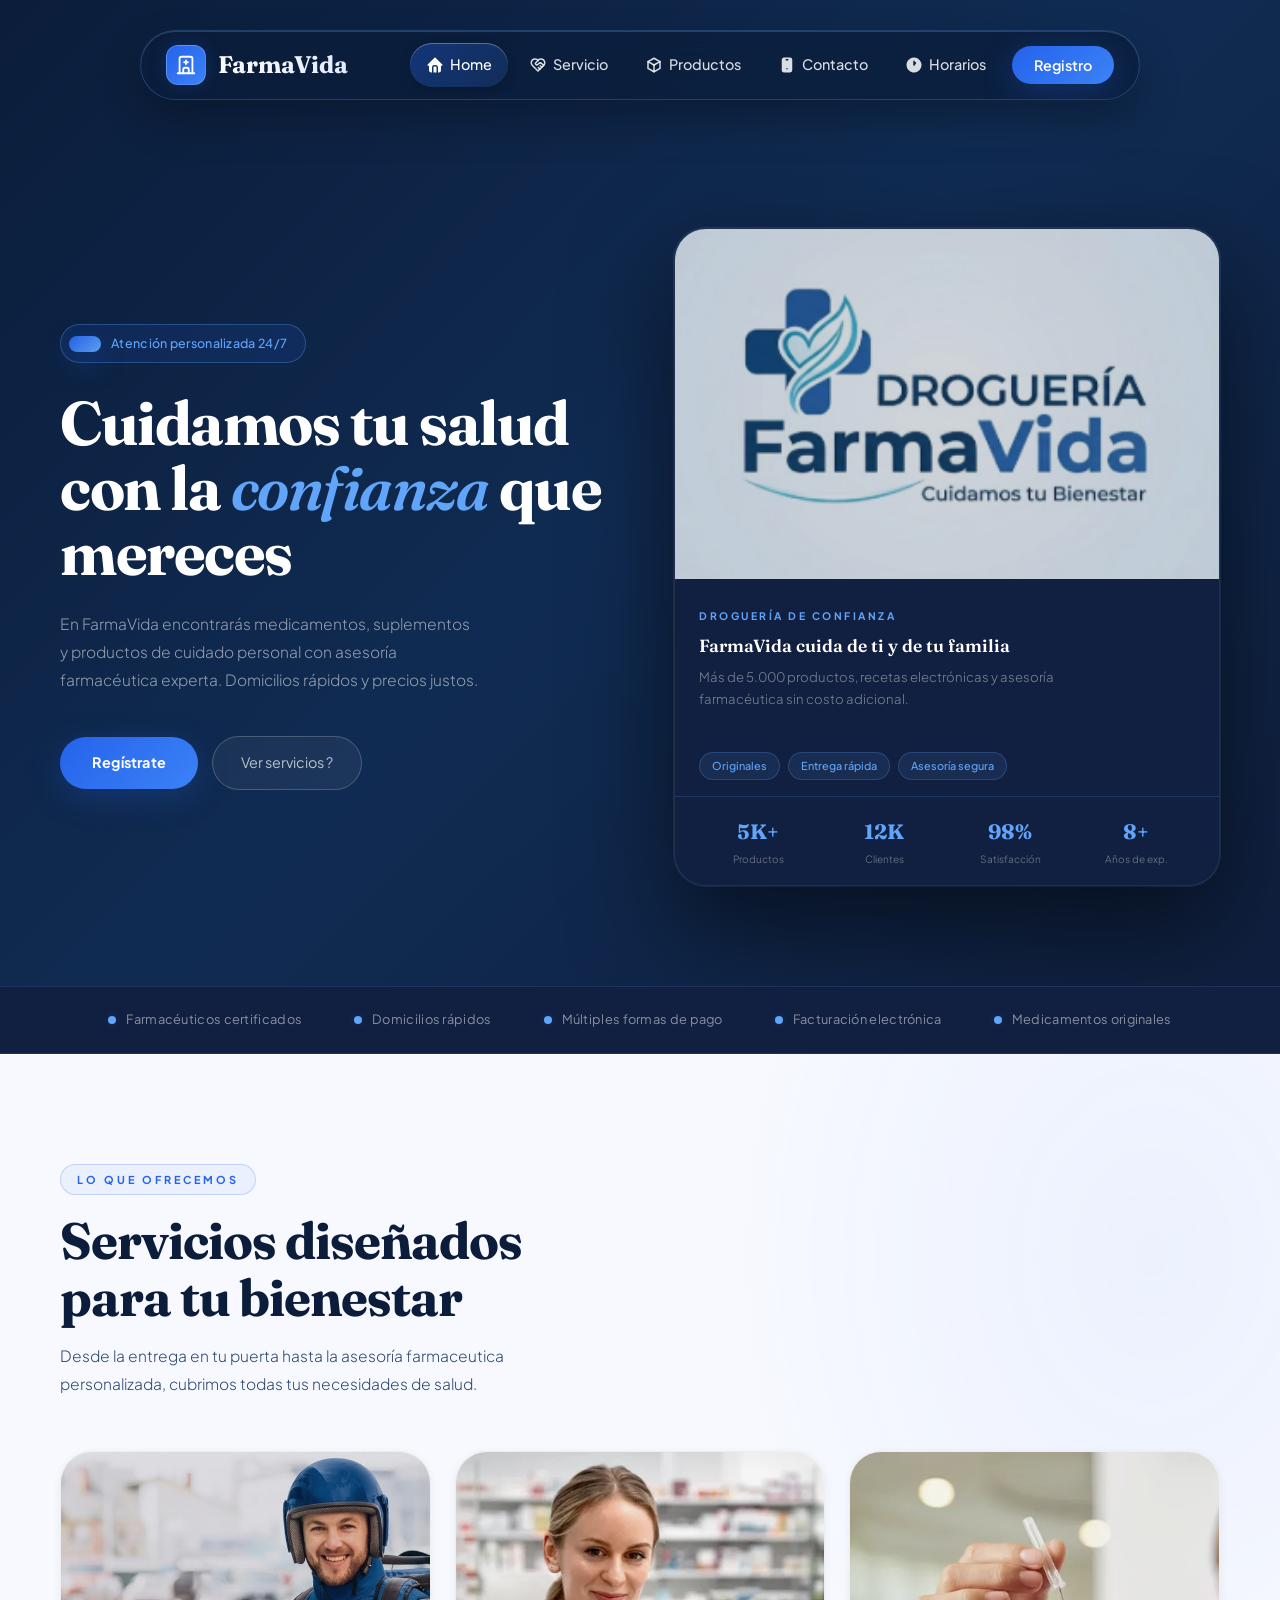
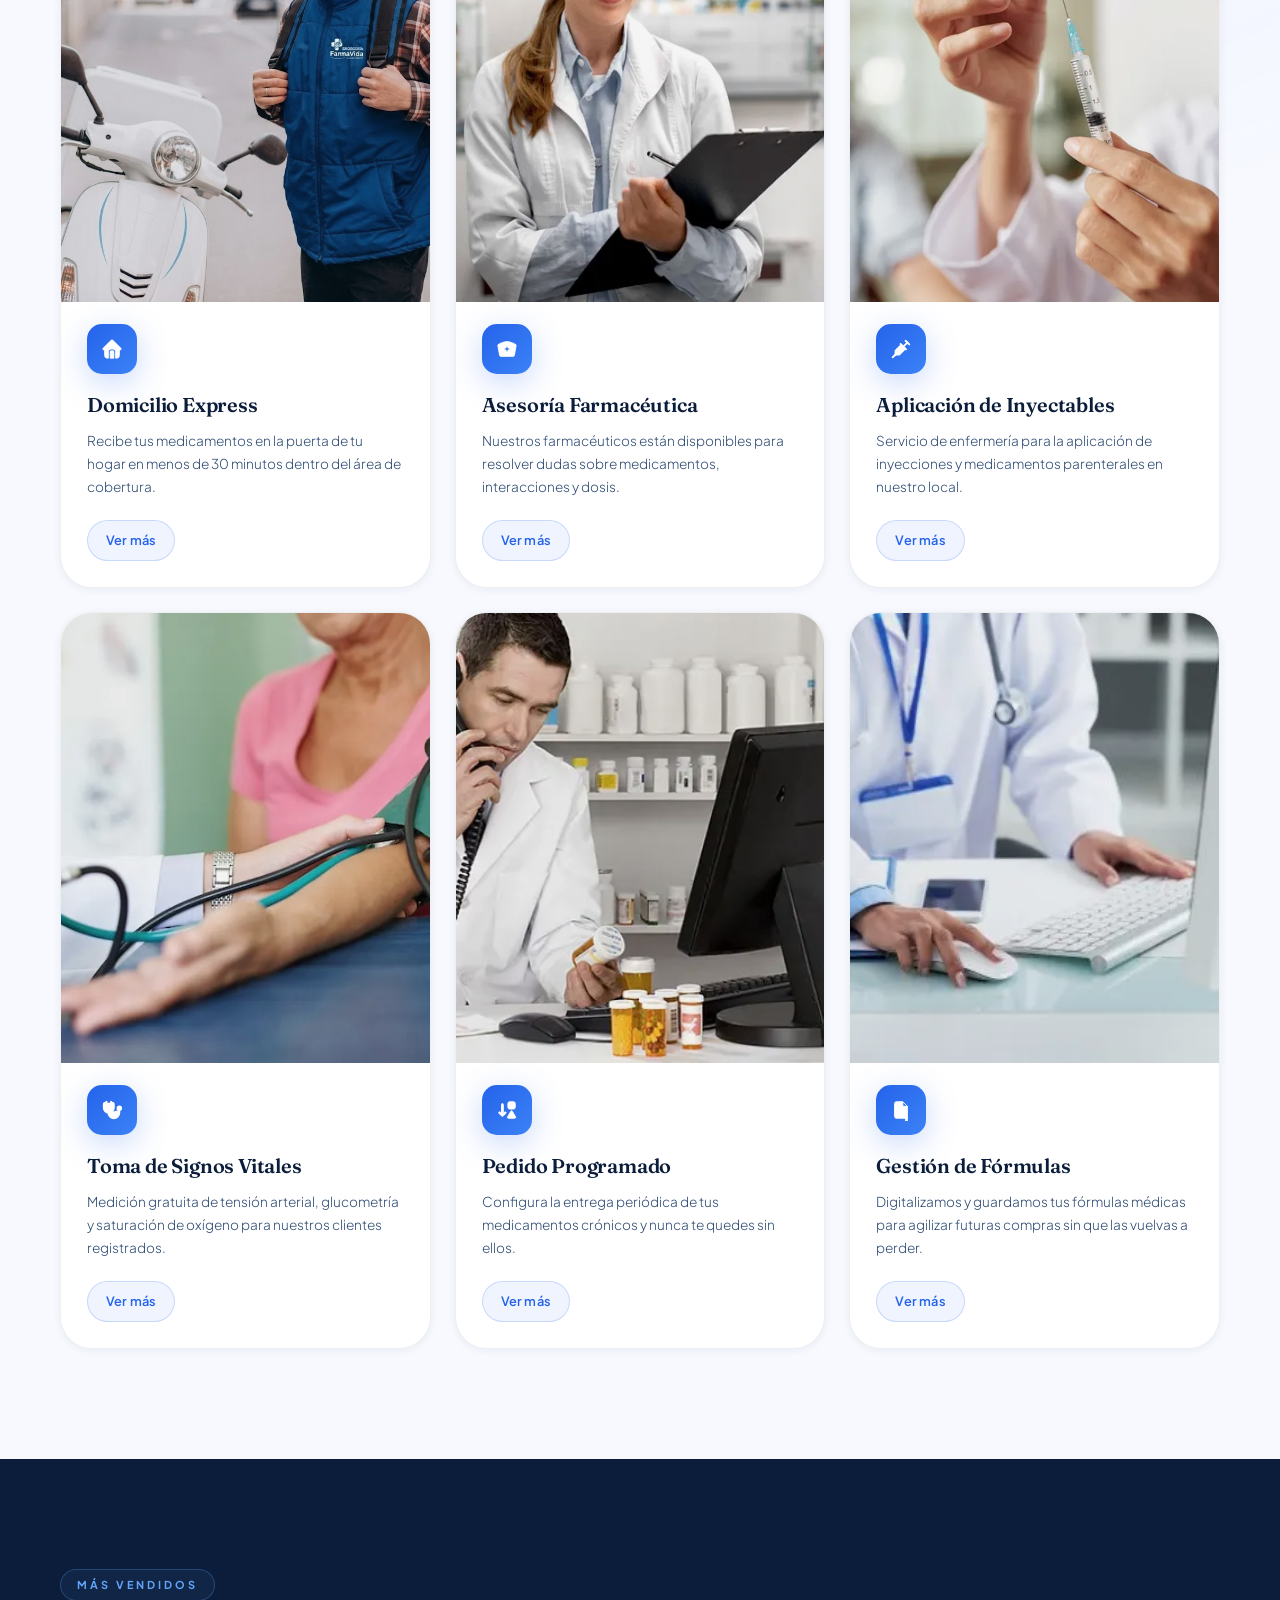
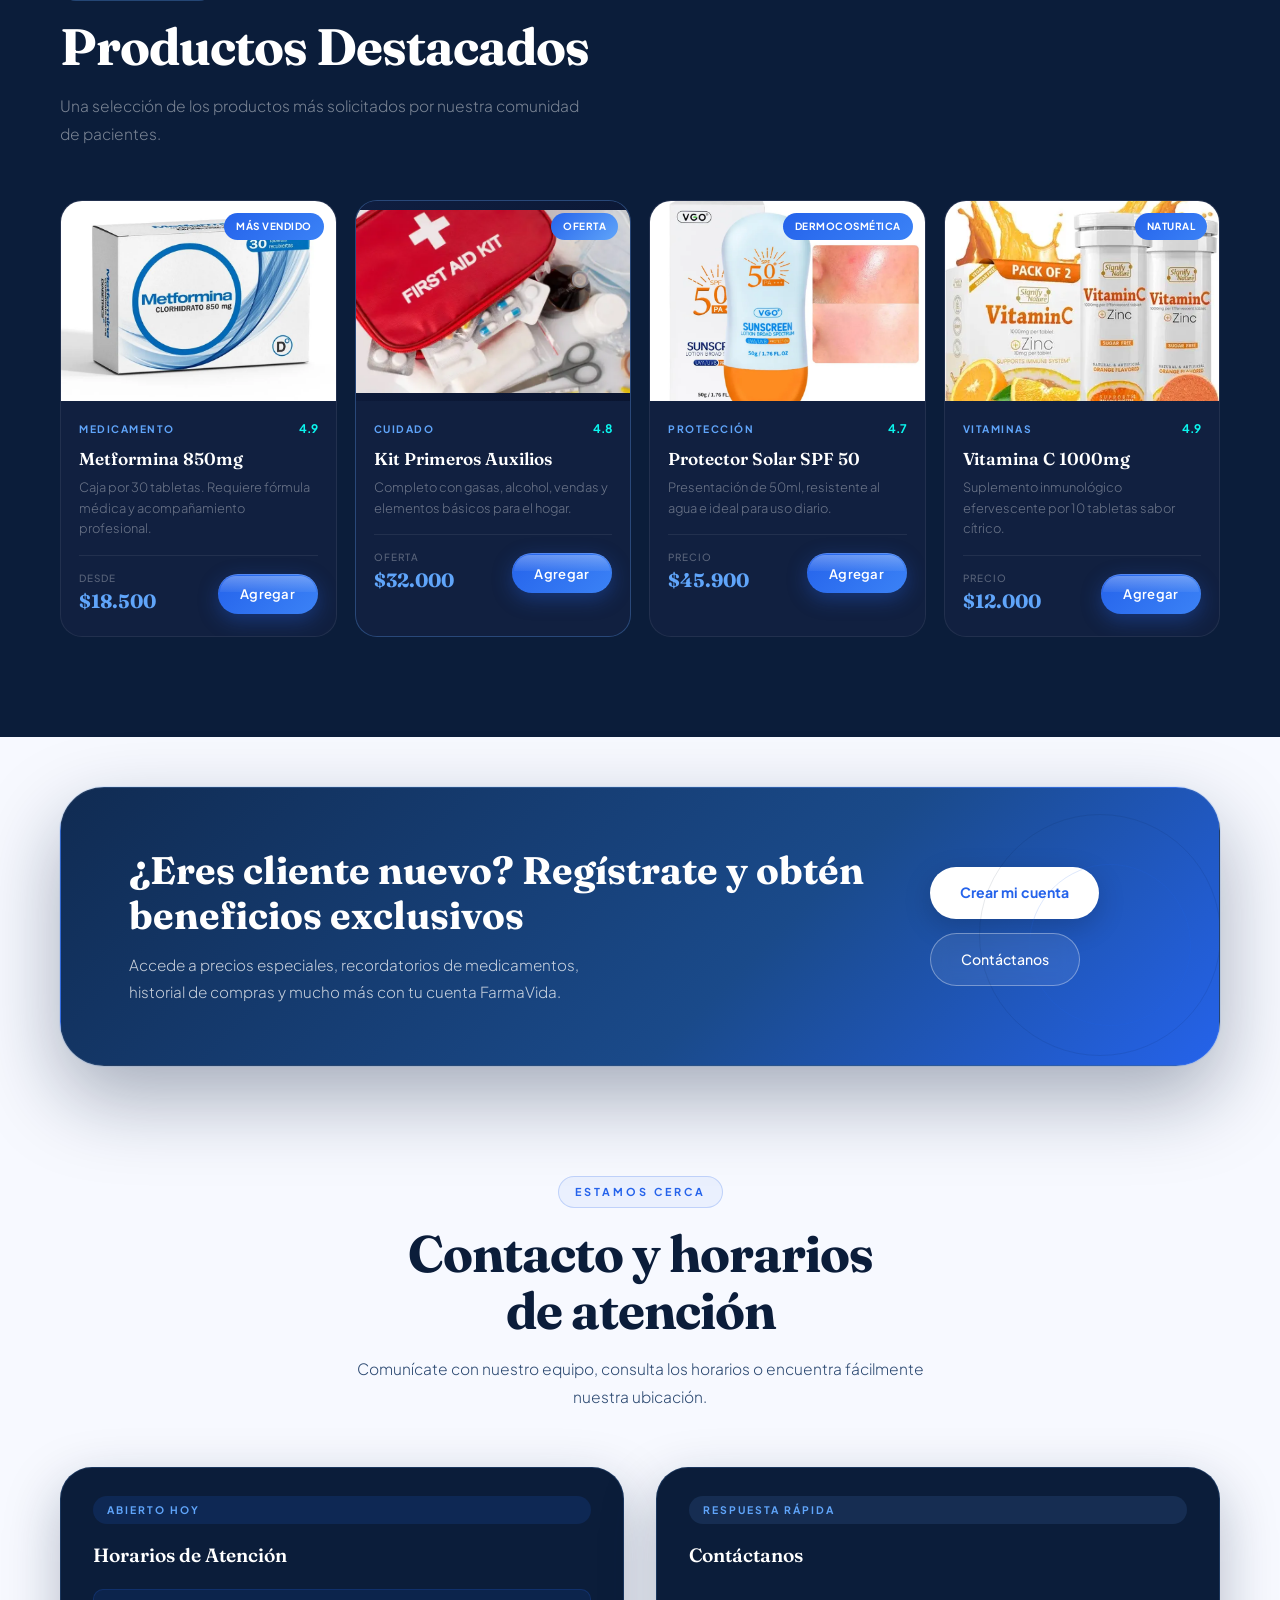
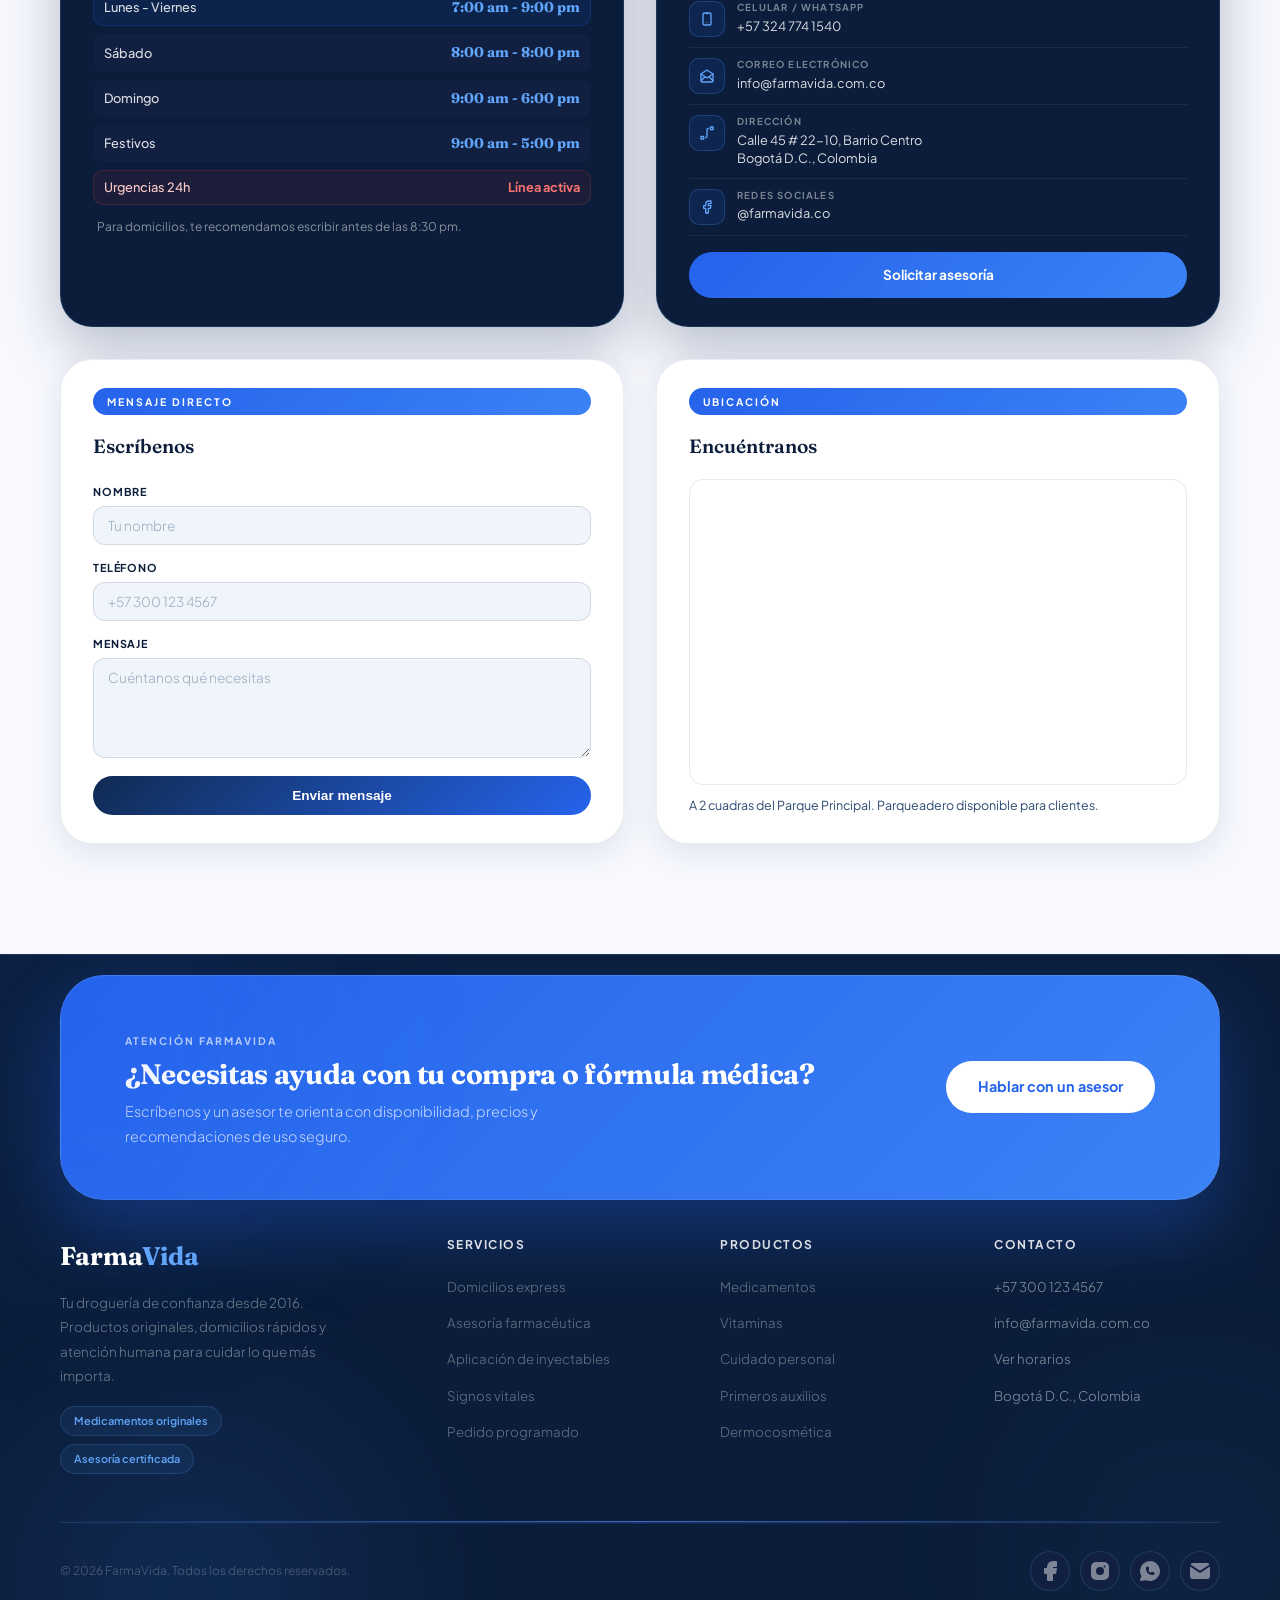
==== commit ded87fff: "Update" ====
--- a/Pag_Principal_FarmaVida/index.html
+++ b/Pag_Principal_FarmaVida/index.html
@@ -239,17 +239,7 @@
 
             <div class="hero-content">
                 <div class="hero-badge">
-                    <div class="dot"><svg xmlns="http://www.w3.org/2000/svg" width="24" height="24" viewBox="0 0 24 24"
-                            fill="none" stroke="currentColor" stroke-width="2" stroke-linecap="round"
-                            stroke-linejoin="round"
-                            class="icon icon-tabler icons-tabler-outline icon-tabler-building-hospital">
-                            <path stroke="none" d="M0 0h24v24H0z" fill="none" />
-                            <path d="M3 21l18 0" />
-                            <path d="M5 21v-16a2 2 0 0 1 2 -2h10a2 2 0 0 1 2 2v16" />
-                            <path d="M9 21v-4a2 2 0 0 1 2 -2h2a2 2 0 0 1 2 2v4" />
-                            <path d="M10 9l4 0" />
-                            <path d="M12 7l0 4" />
-                        </svg></div>
+                    <div class="dot"></div>
                     Atención personalizada 24/7
                 </div>
                 <h1>Cuidamos tu salud con la <em>confianza</em> que mereces</h1>
@@ -264,7 +254,7 @@
             <div class="hero-visual">
                 <div class="hero-card-main">
                     <div class="card-media">
-                        <img src="/img/Carrito.png" alt="Medicamentos y productos de FarmaVida">
+                        <img src="/img/LogoFarmaVida.png" alt="Medicamentos y productos de FarmaVida FarmaVida">
 
                     </div>
                     <div class="card-content">
--- a/Pag_Principal_FarmaVida/css/hero.css
+++ b/Pag_Principal_FarmaVida/css/hero.css
@@ -33,17 +33,35 @@
 }
 
 .hero-badge .dot {
-  width: 26px;
-  height: 26px;
-  border-radius: 50%;
-  background: linear-gradient(135deg, var(--azul-vivo), var(--azul-cielo));
-  color: var(--blanco);
-  font-size: .65rem;
-  font-weight: 700;
-  display: flex;
-  align-items: center;
-  justify-content: center;
-  font-family: 'Fraunces', serif;
+  display: inline-flex;
+  align-items: center;
+  gap: 10px;
+
+  padding: 8px 16px;
+  border-radius: 999px;
+
+  background: linear-gradient(135deg,
+      rgba(37, 99, 235, 0.95),
+      rgba(96, 165, 250, 0.95));
+
+  color: var(--blanco);
+
+  font-size: .85rem;
+  font-weight: 600;
+
+  box-shadow:
+    0 12px 28px rgba(37, 99, 235, 0.25);
+
+  backdrop-filter: blur(10px);
+}
+
+
+.hero-badge .dot:hover{
+  transform: translateY(-2px) scale(1.03);
+
+  box-shadow:
+    0 16px 32px rgba(37, 99, 235, 0.35),
+    inset 0 1px 0 rgba(255,255,255,.15);
 }
 
 .hero h1 {
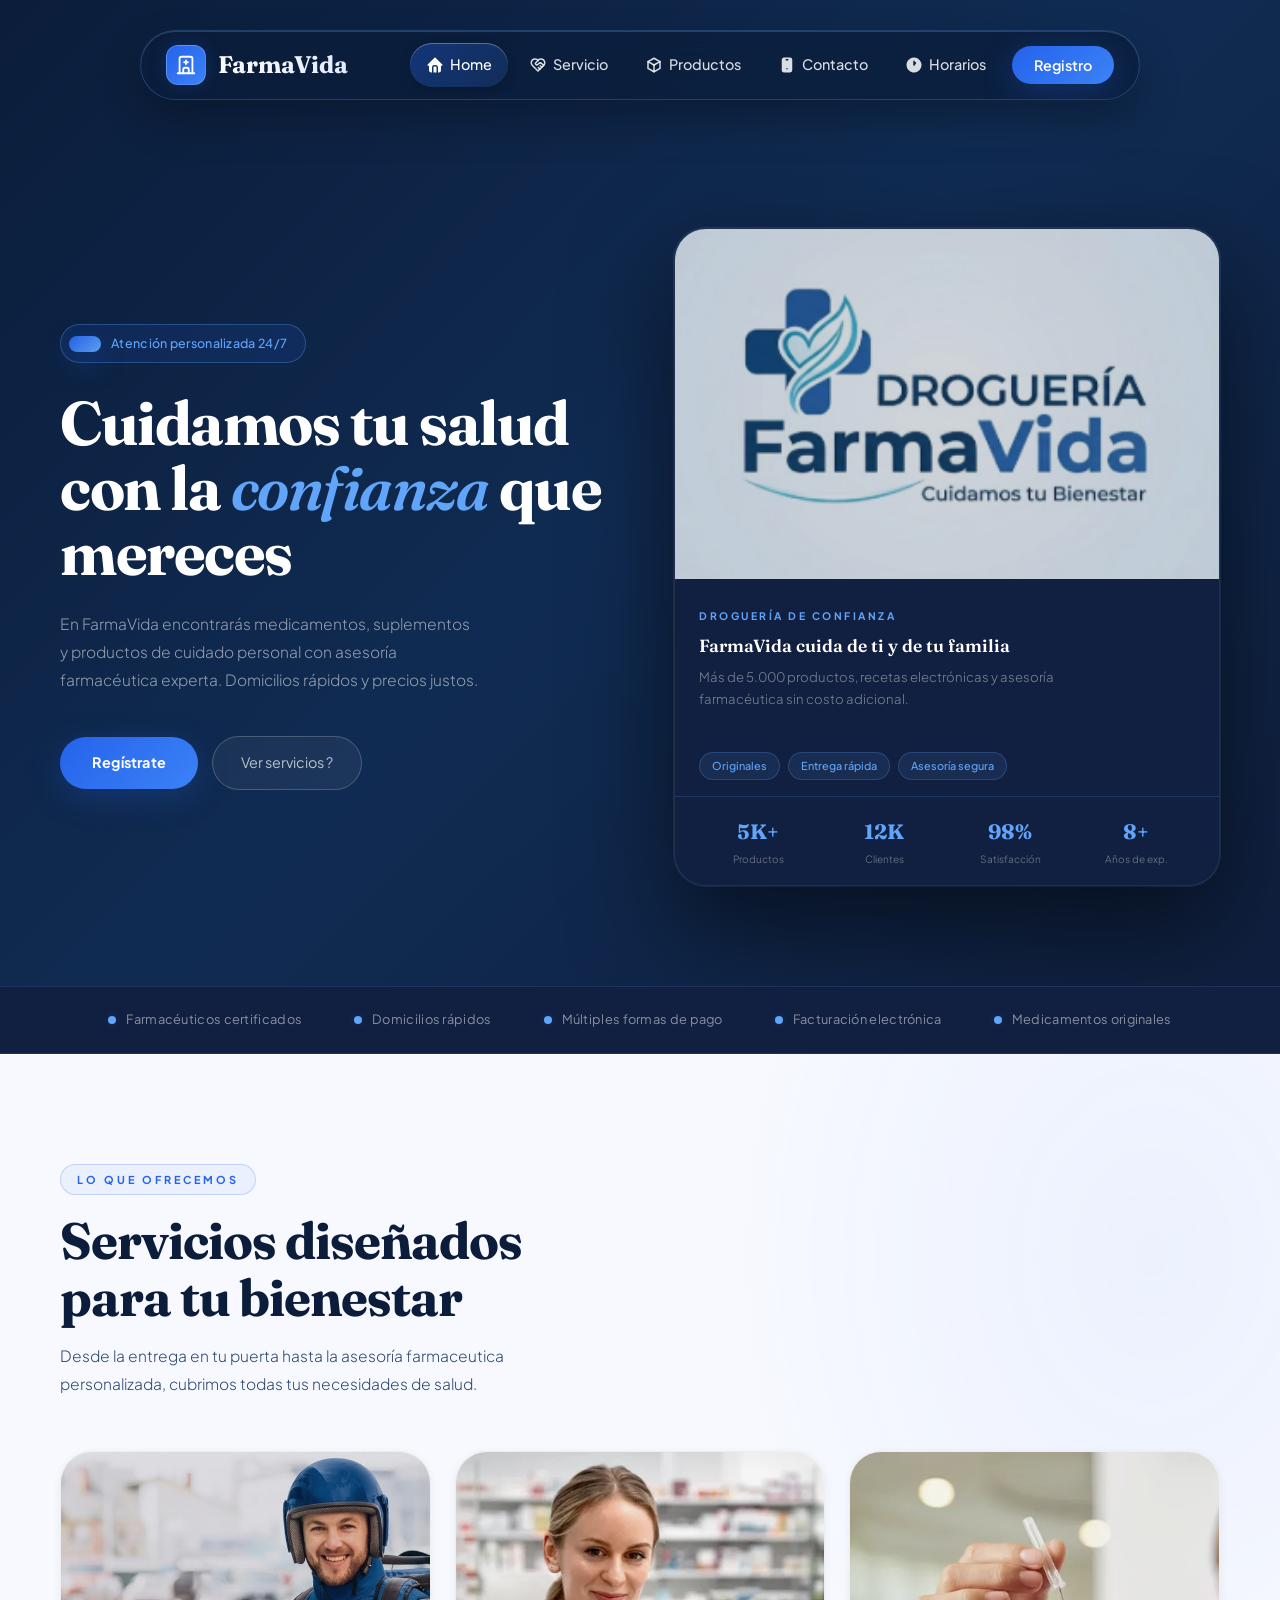
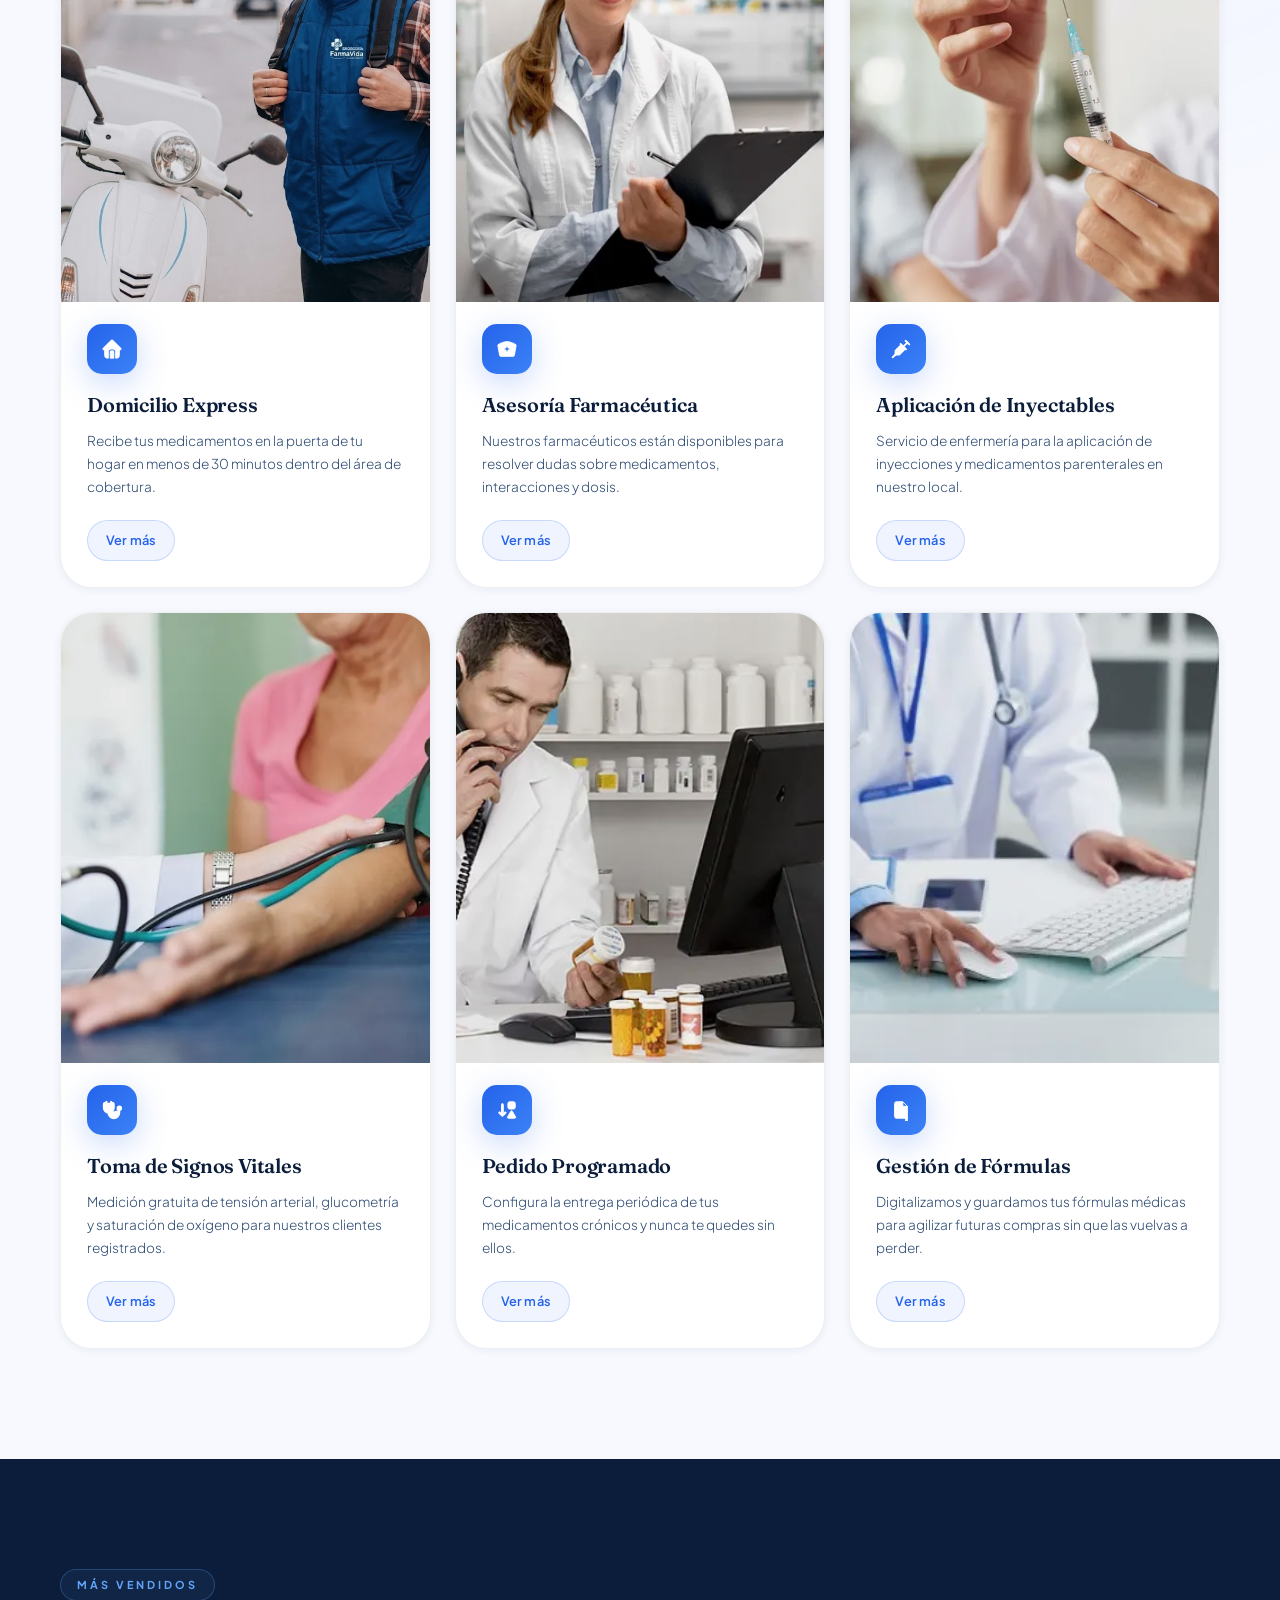
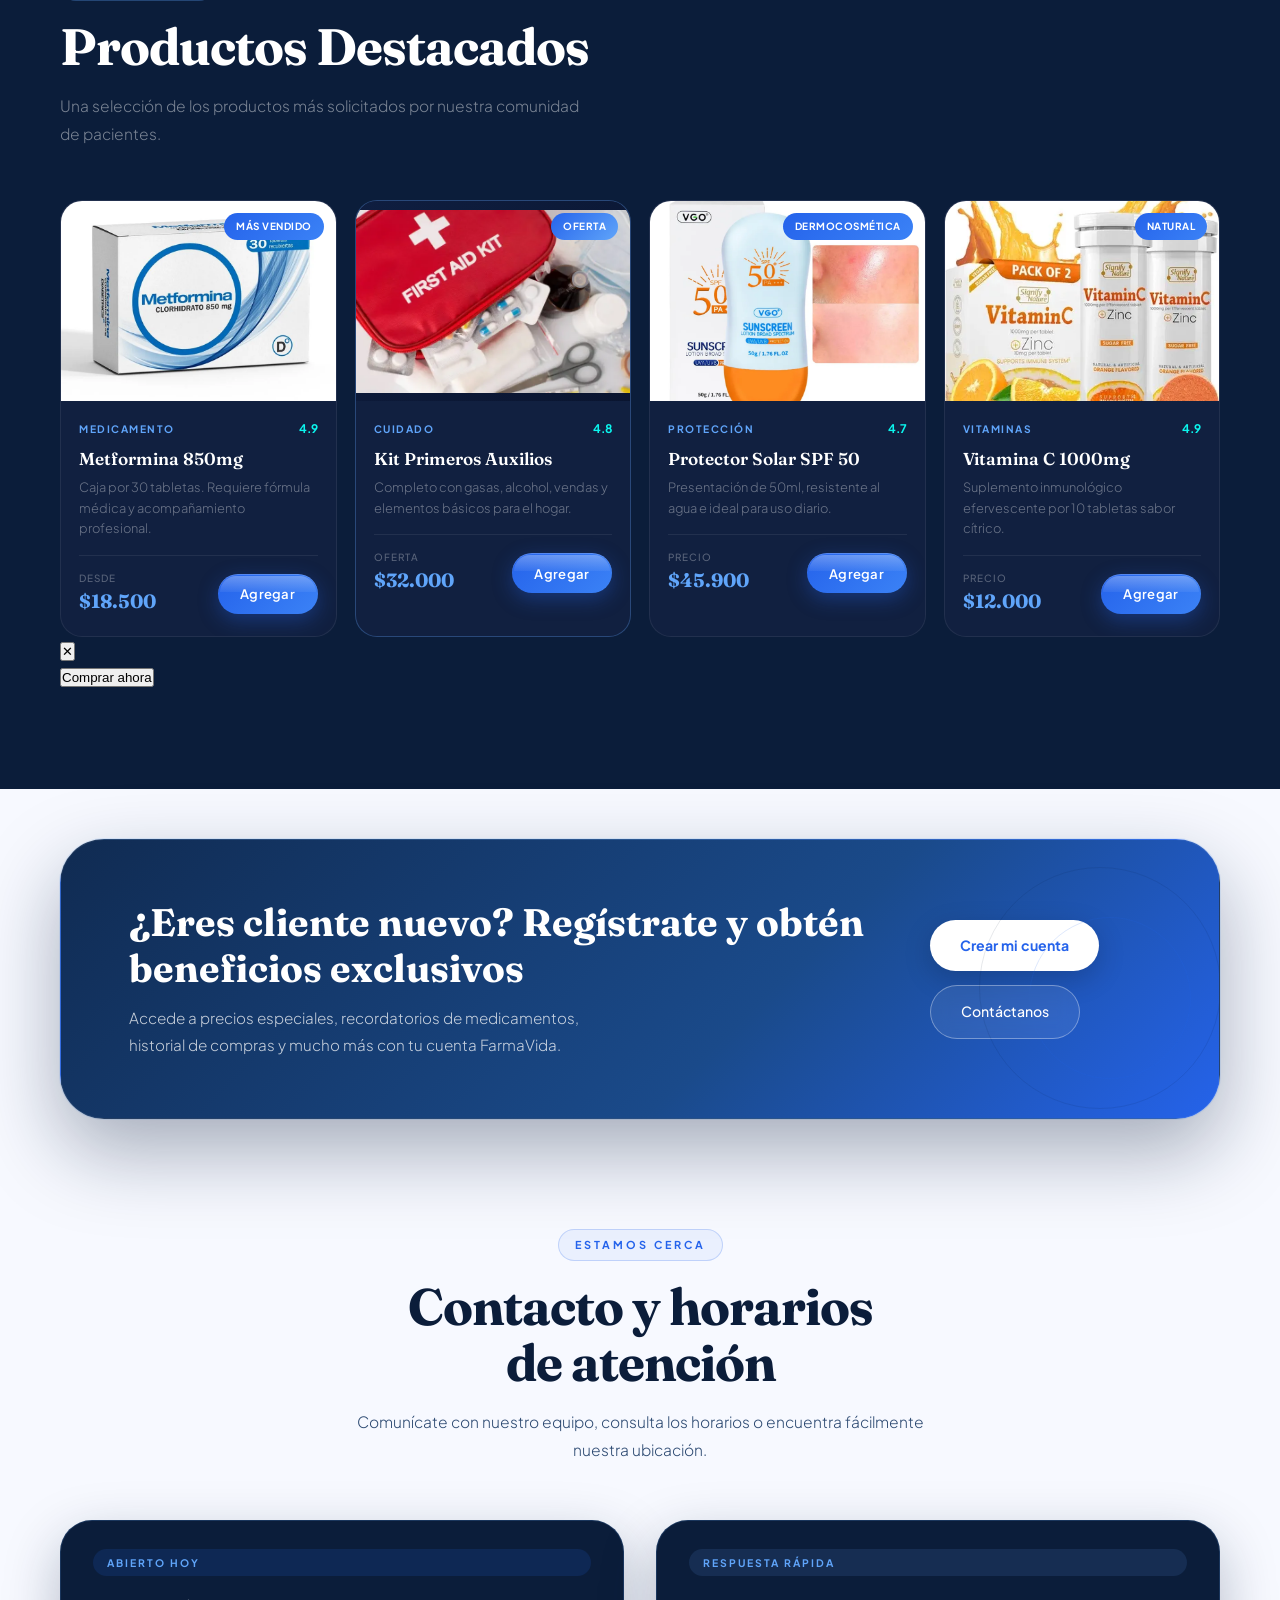
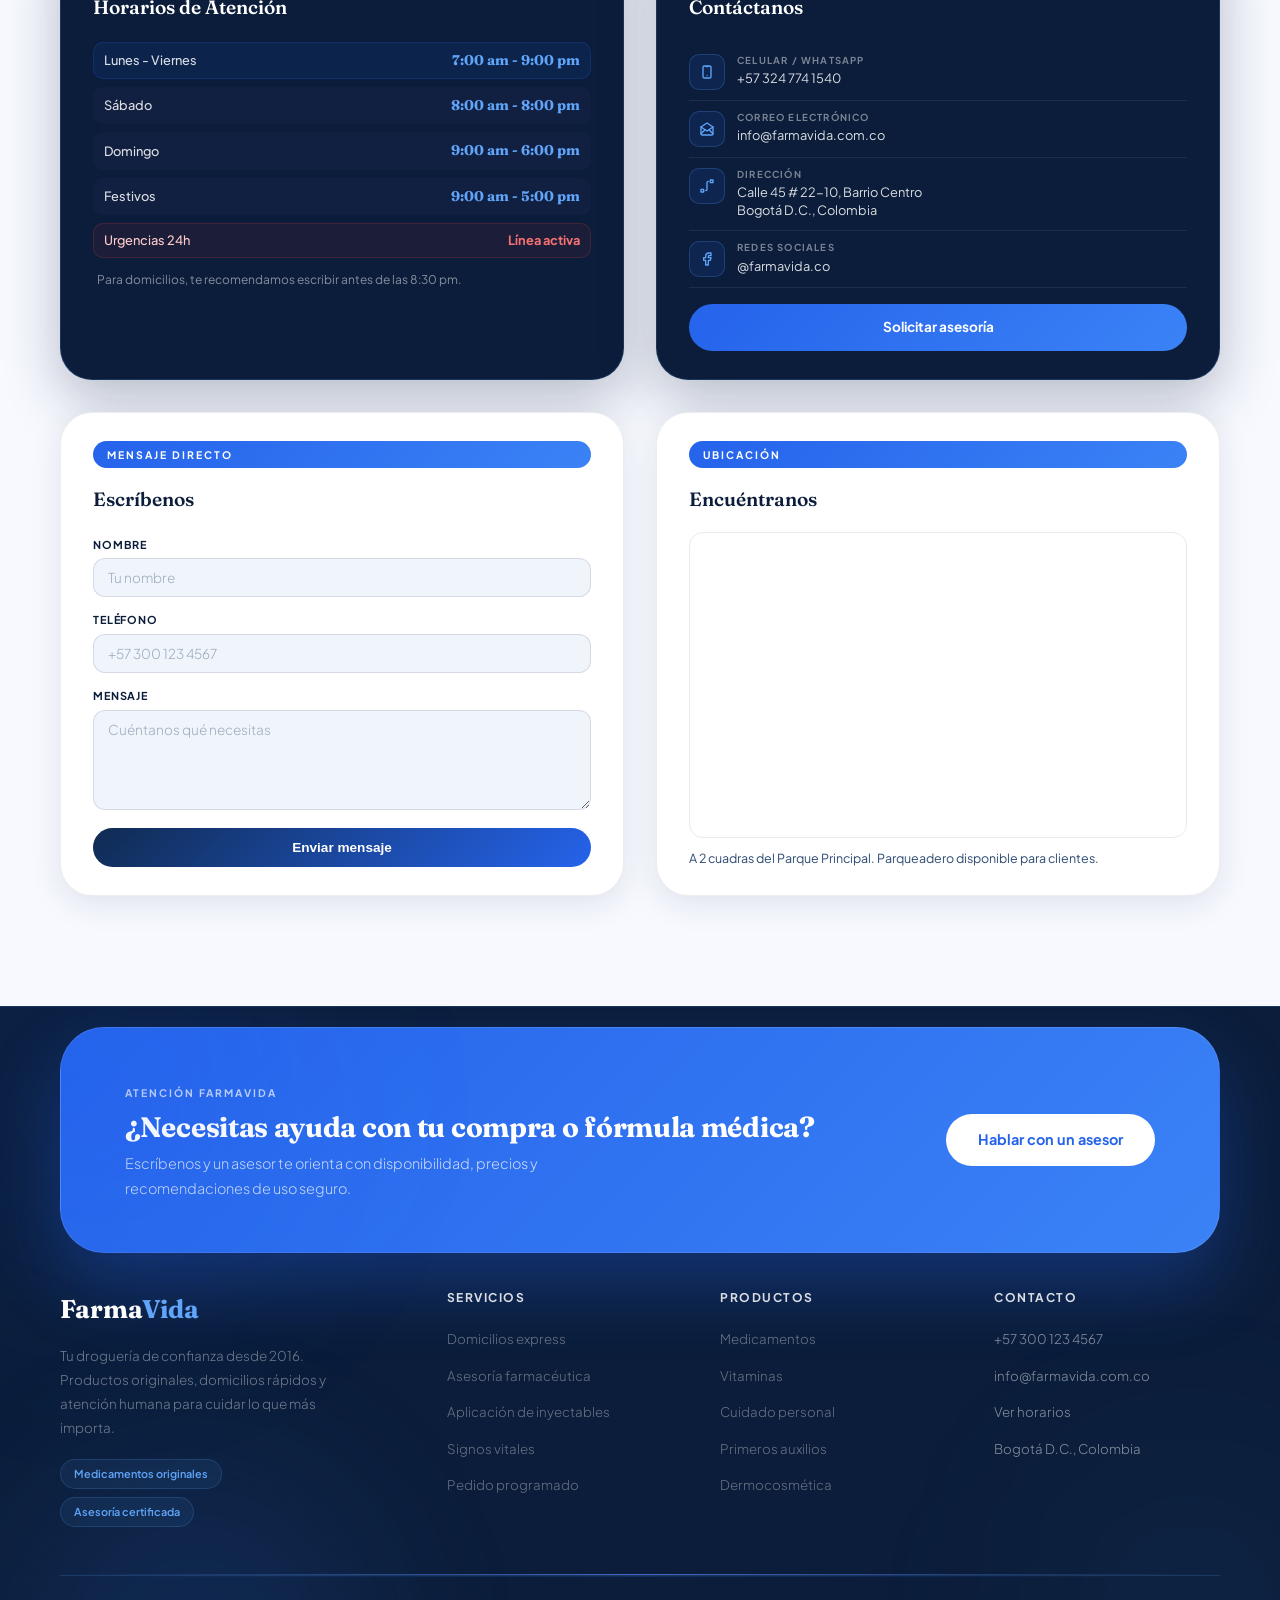
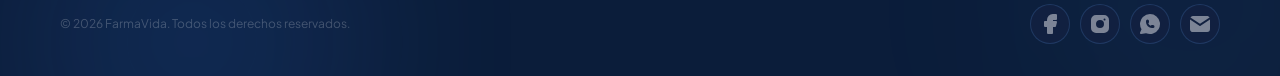
==== commit 66eb09d4: "Update" ====
--- a/Pag_Principal_FarmaVida/index.html
+++ b/Pag_Principal_FarmaVida/index.html
@@ -516,6 +516,38 @@
                     </div>
                 </article>
             </div>
+
+            <!-- MODAL PRODUCTO -->
+<div class="modal-producto" id="modalProducto">
+
+    <div class="modal-overlay"></div>
+
+    <div class="modal-content">
+
+        <button class="modal-close" id="cerrarModal">
+            ✕
+        </button>
+
+        <img id="modalImg" src="" alt="">
+
+        <div class="modal-info">
+            <span class="modal-categoria" id="modalCategoria"></span>
+
+            <h3 id="modalTitulo"></h3>
+
+            <p id="modalDesc"></p>
+
+            <div class="modal-precio" id="modalPrecio"></div>
+
+            <button class="btn-comprar">
+                Comprar ahora
+            </button>
+        </div>
+
+    </div>
+
+</div>
+
         </section>
 
         <!-- Cta Banner -->
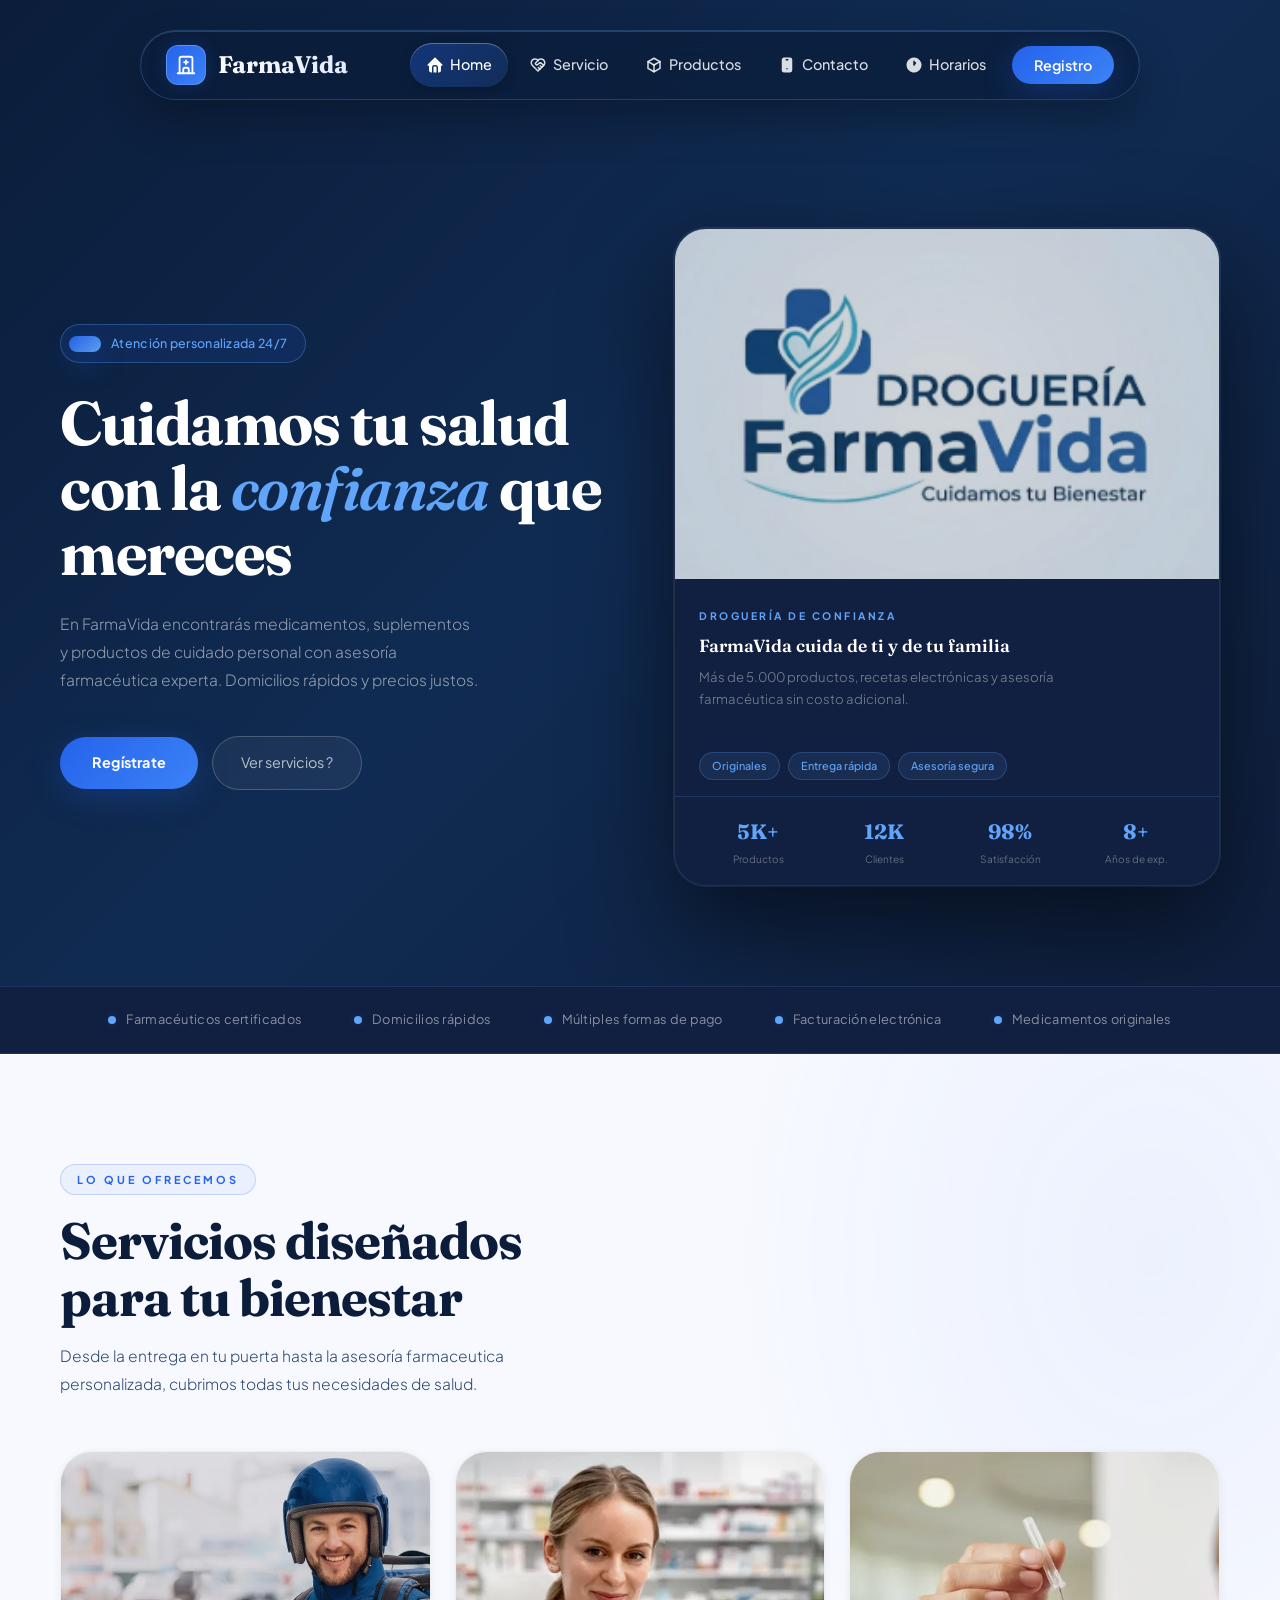
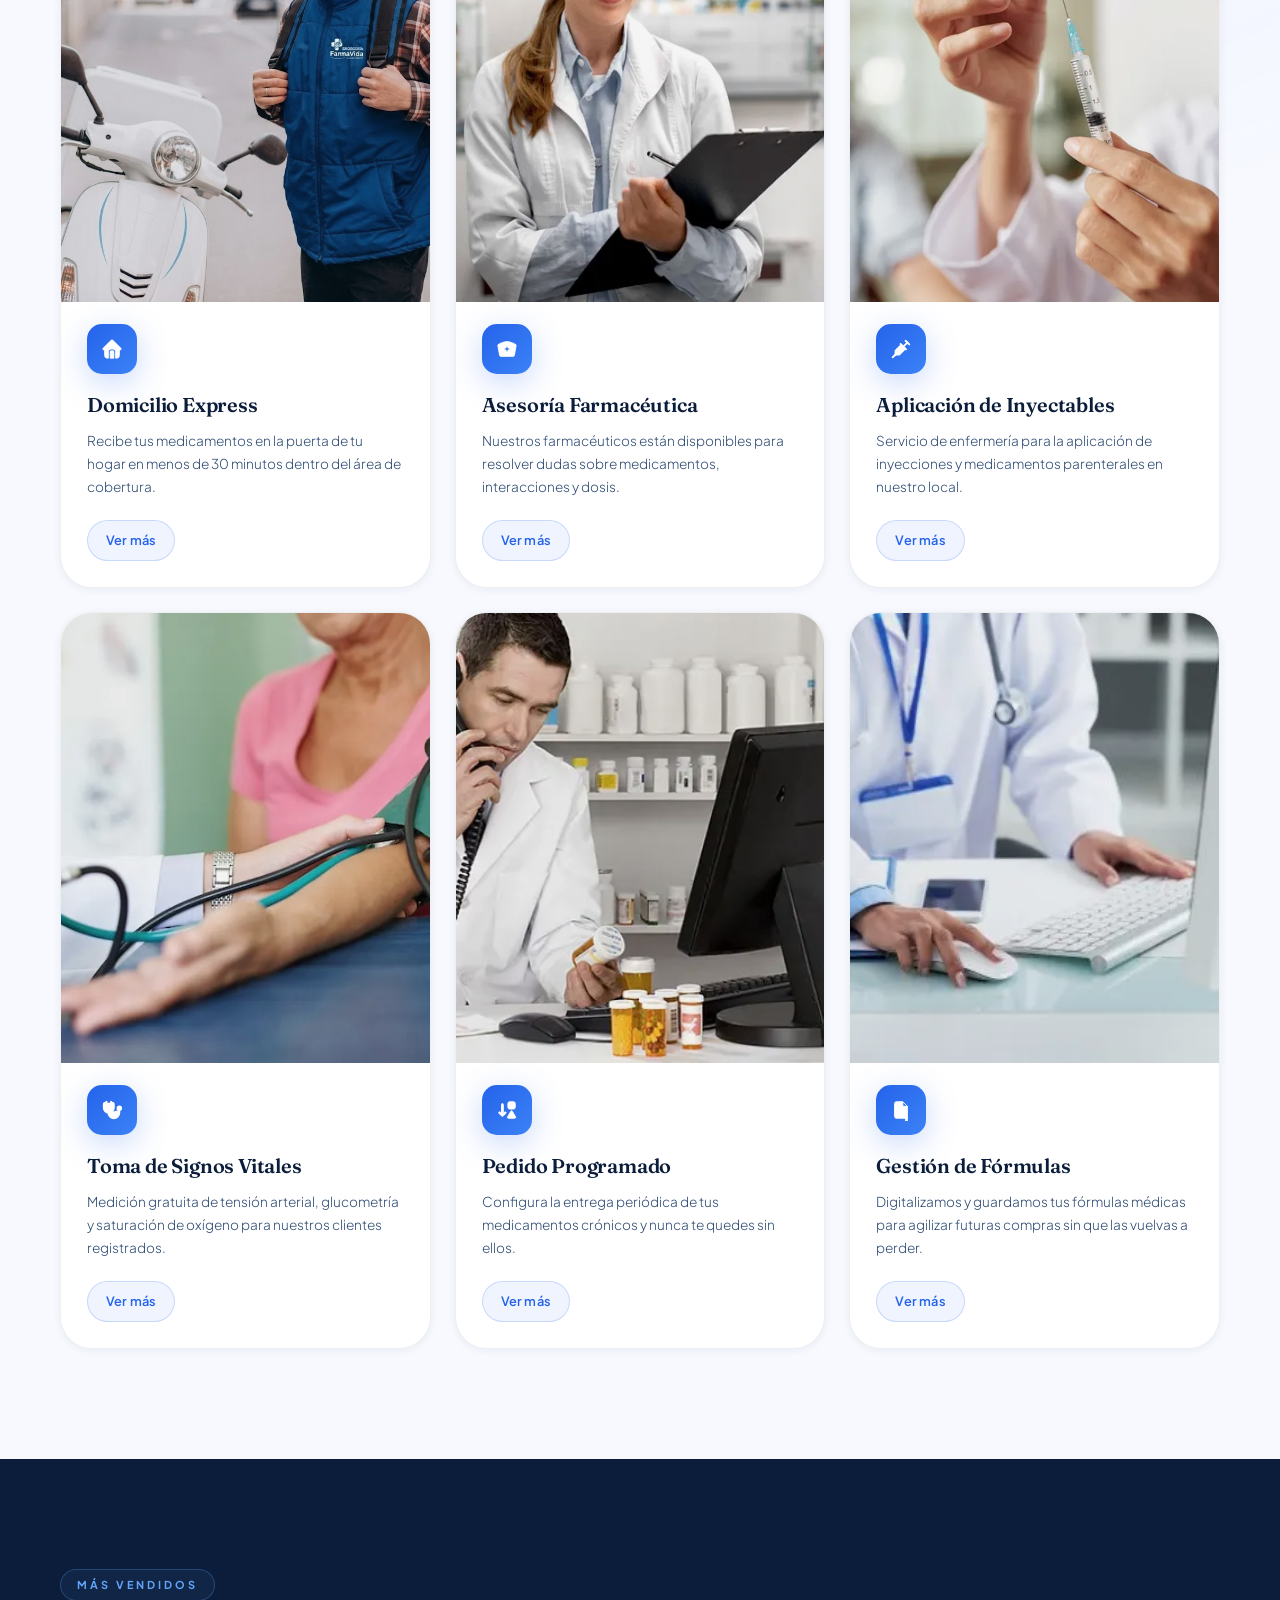
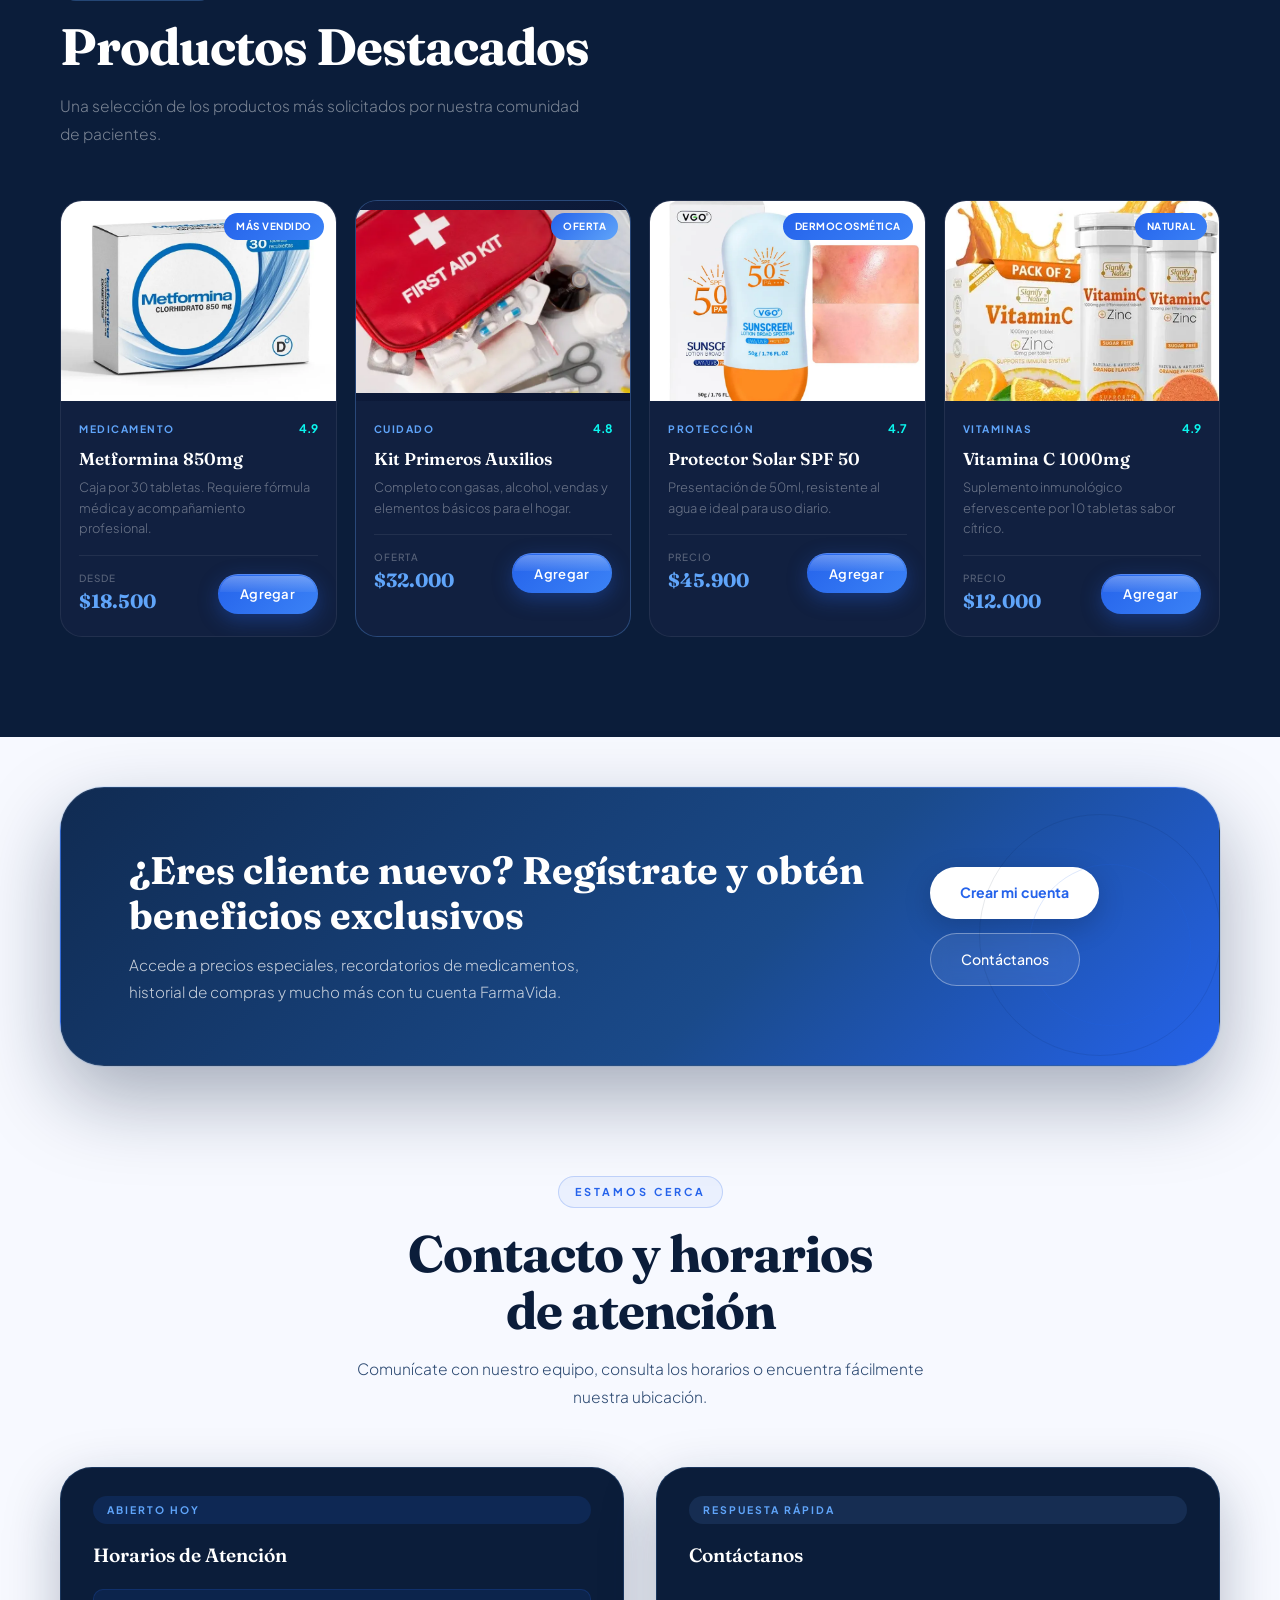
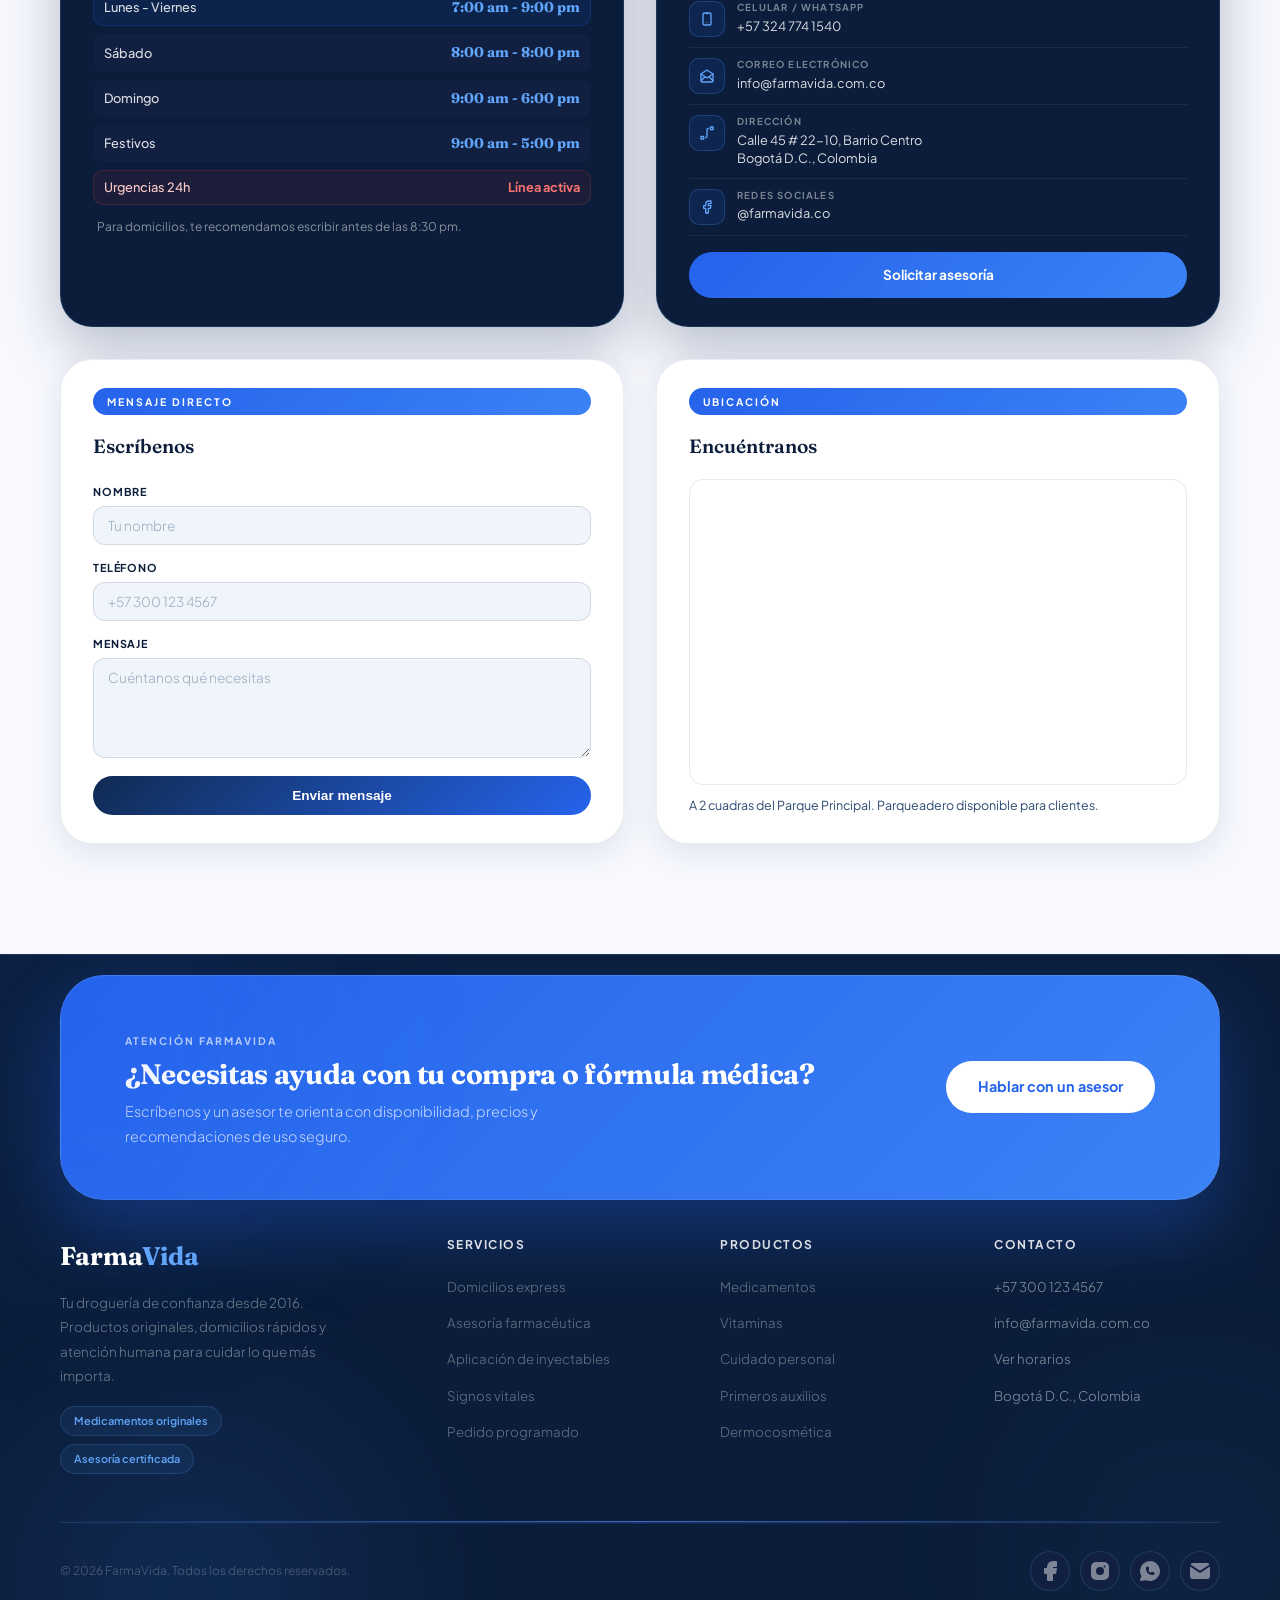
==== commit defdac4e: "Update" ====
--- a/Pag_Principal_FarmaVida/index.html
+++ b/Pag_Principal_FarmaVida/index.html
@@ -517,36 +517,6 @@
                 </article>
             </div>
 
-            <!-- MODAL PRODUCTO -->
-<div class="modal-producto" id="modalProducto">
-
-    <div class="modal-overlay"></div>
-
-    <div class="modal-content">
-
-        <button class="modal-close" id="cerrarModal">
-            ✕
-        </button>
-
-        <img id="modalImg" src="" alt="">
-
-        <div class="modal-info">
-            <span class="modal-categoria" id="modalCategoria"></span>
-
-            <h3 id="modalTitulo"></h3>
-
-            <p id="modalDesc"></p>
-
-            <div class="modal-precio" id="modalPrecio"></div>
-
-            <button class="btn-comprar">
-                Comprar ahora
-            </button>
-        </div>
-
-    </div>
-
-</div>
 
         </section>
 
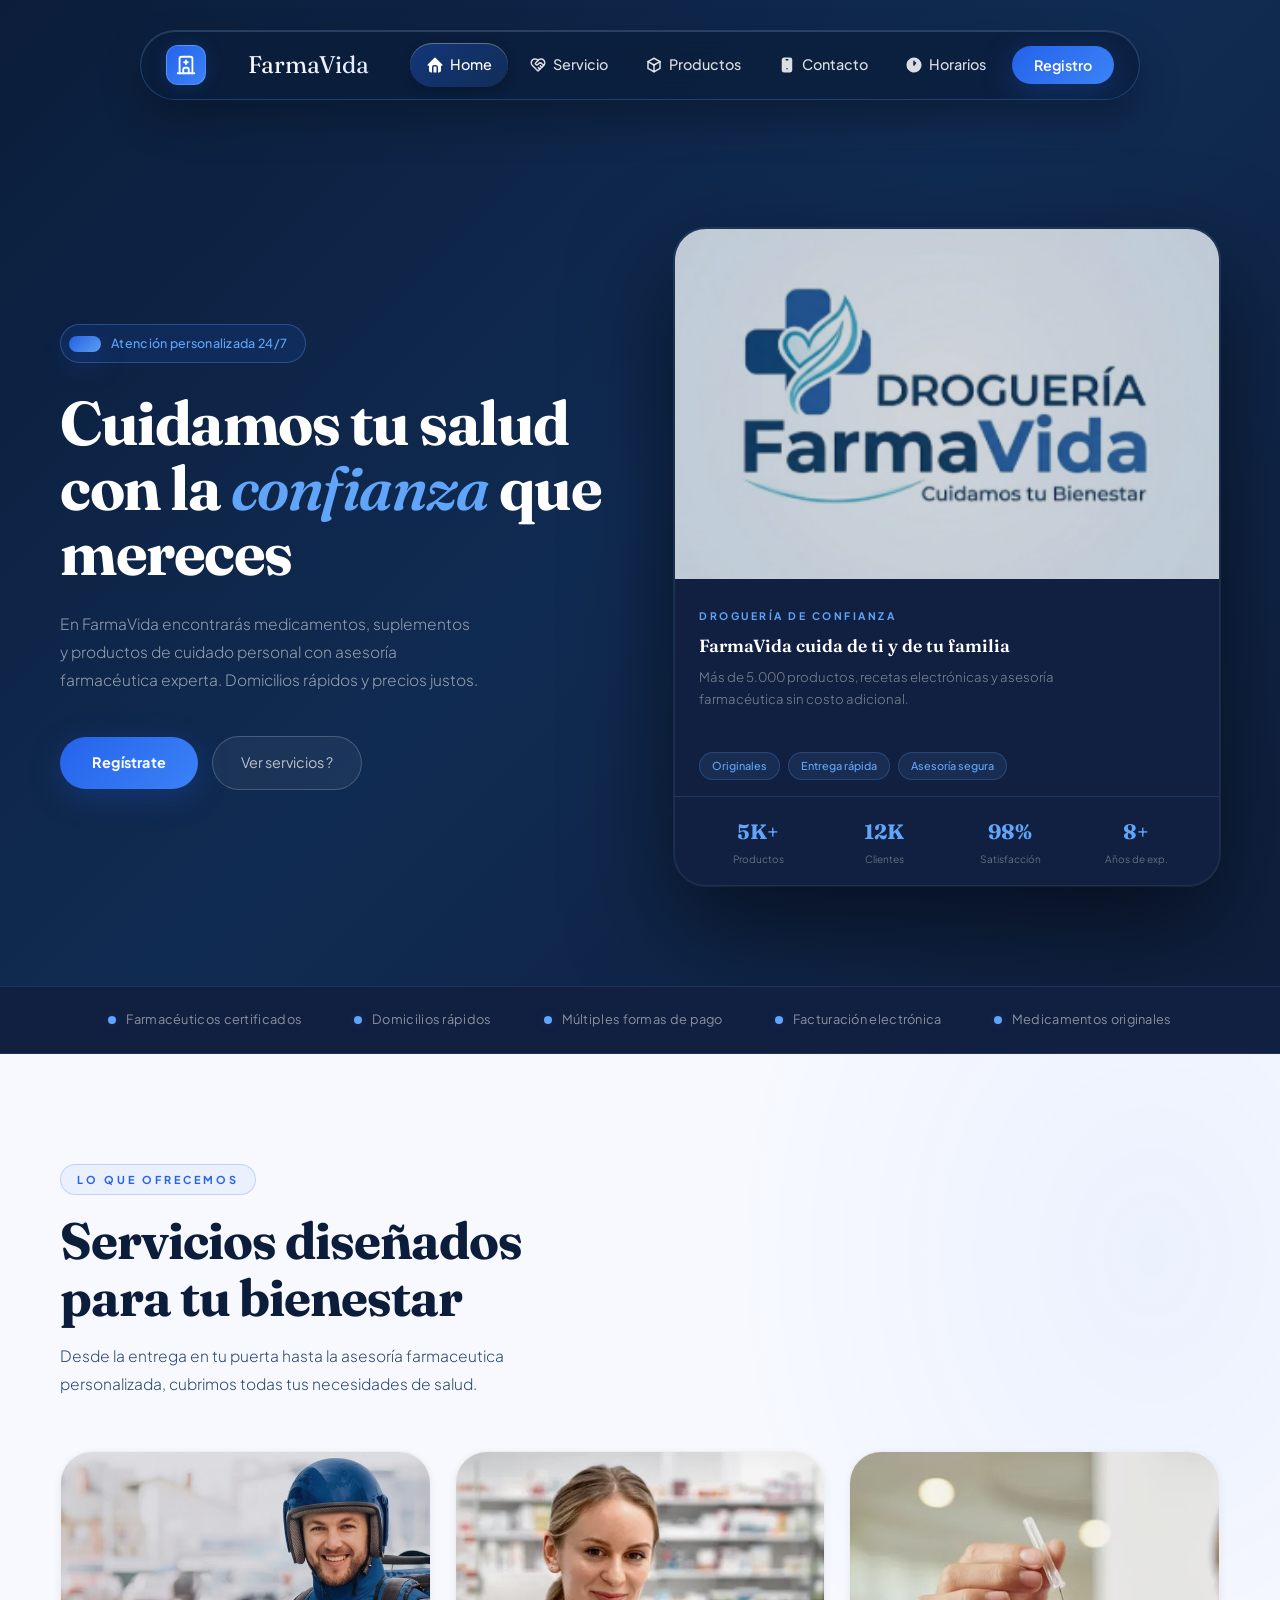
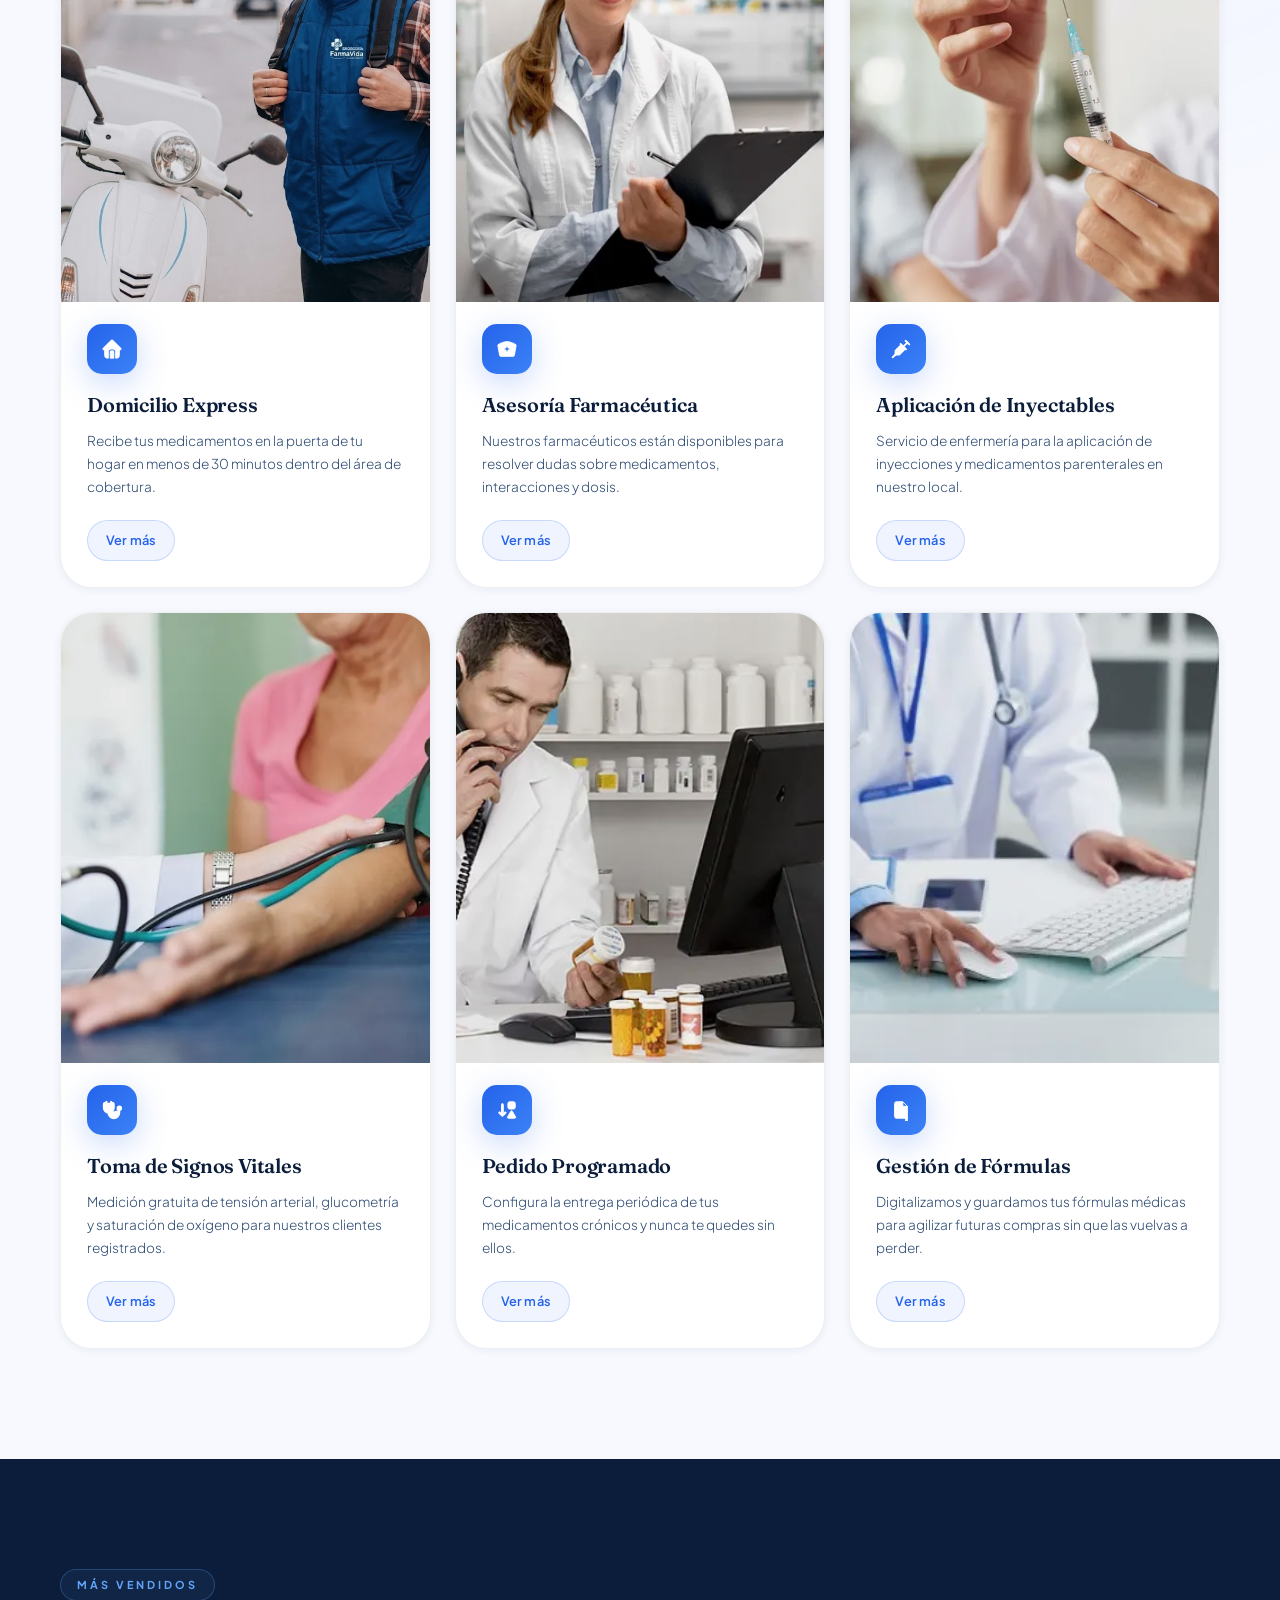
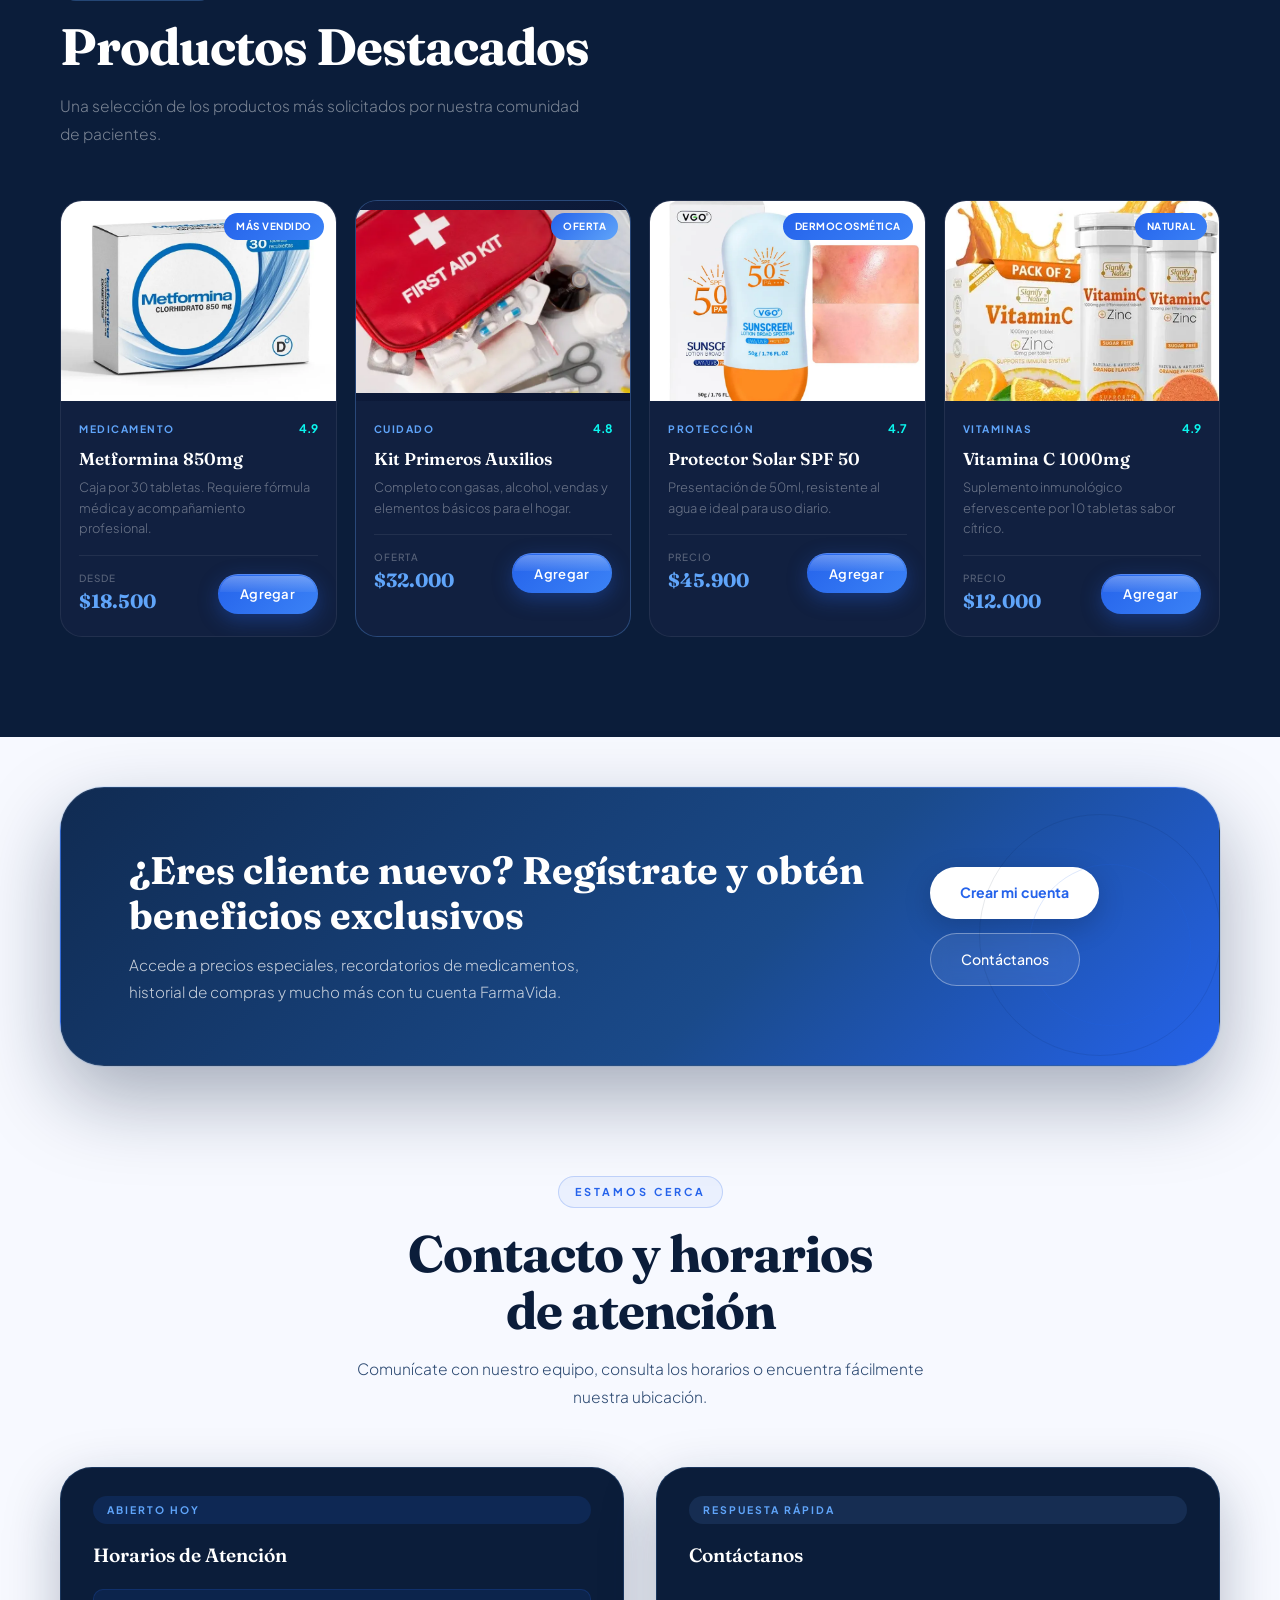
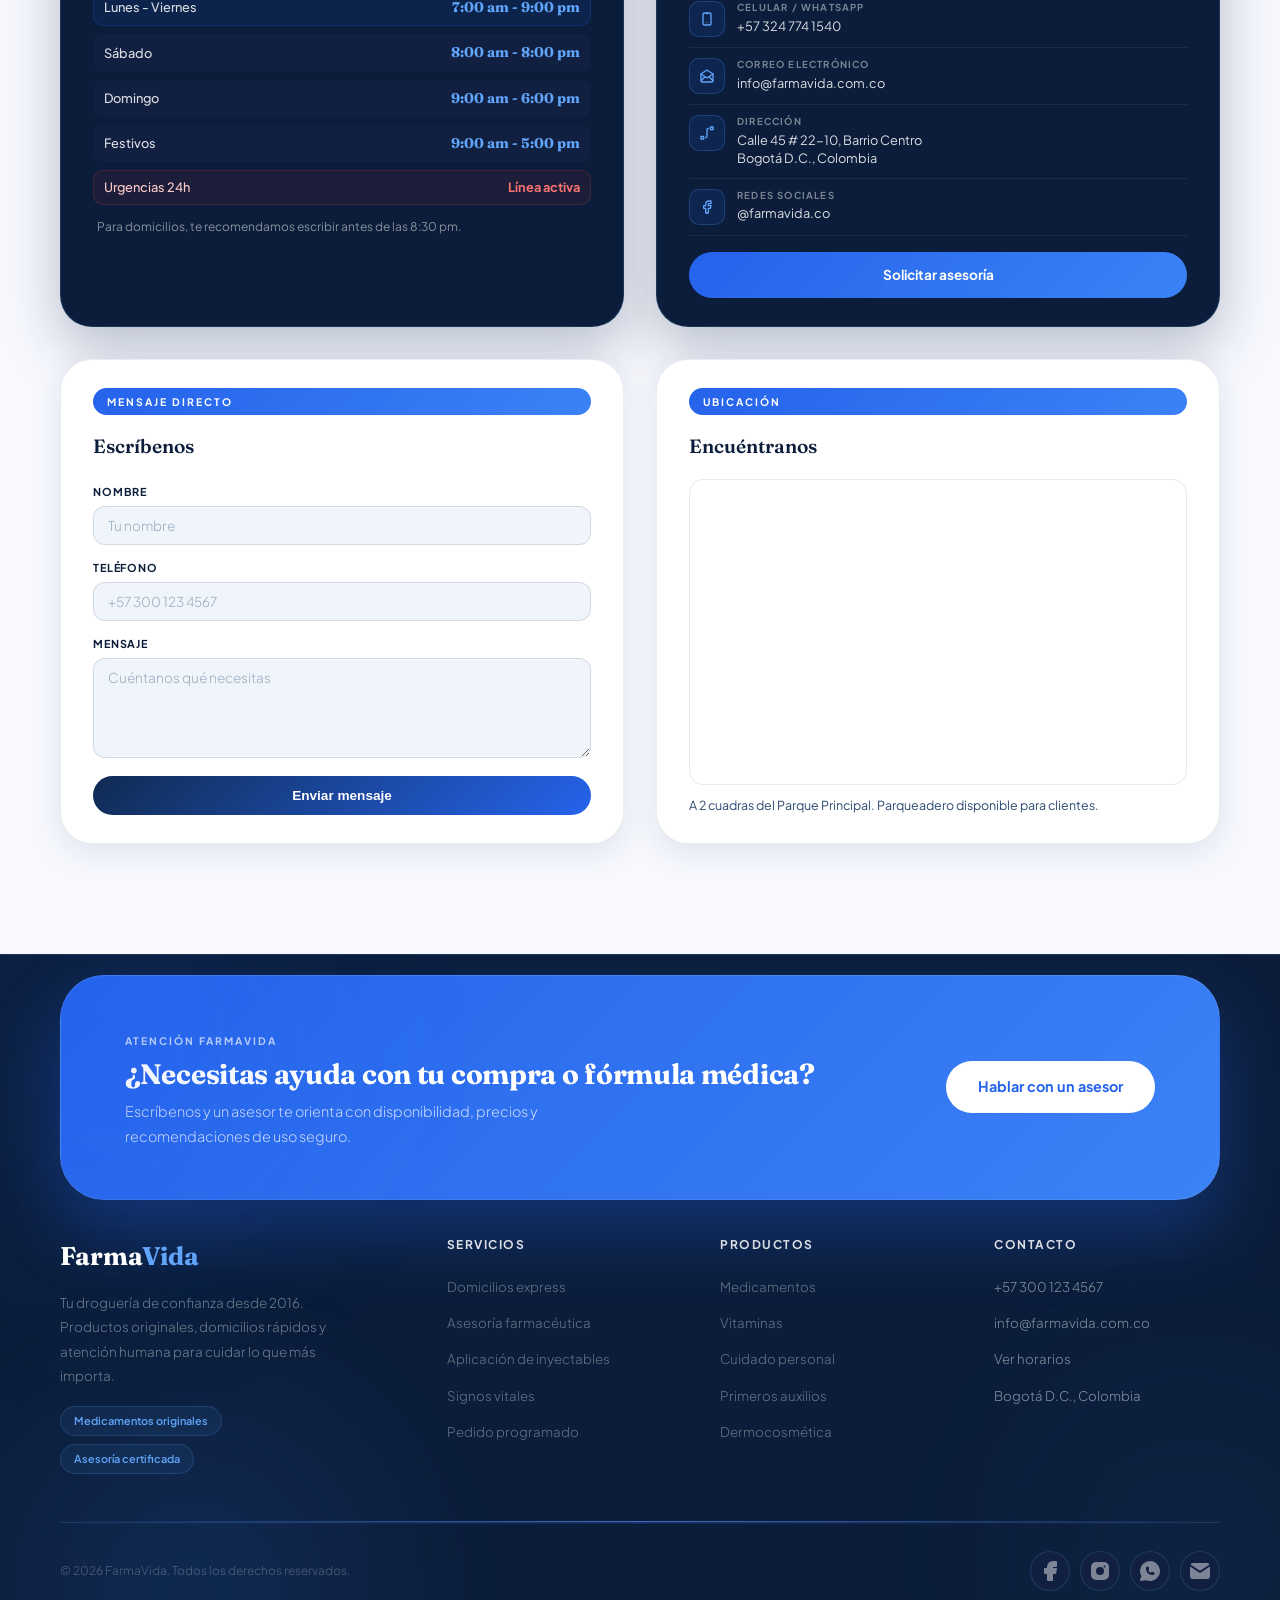
==== commit adbfa039: "Update" ====
--- a/Pag_Principal_FarmaVida/index.html
+++ b/Pag_Principal_FarmaVida/index.html
@@ -4,8 +4,9 @@
 <head>
     <meta charset="UTF-8">
     <meta name="viewport" content="width=device-width, initial-scale=1.0">
-    <meta name="description"
-        content="FarmaVida es tu farmacia de confianza en línea, ofreciendo medicamentos originales, asesoría farmacéutica personalizada y entregas rápidas a domicilio. Cuidamos de tu salud con la confianza que mereces.">
+    <meta name="description" content="FarmaVida es tu farmacia de confianza en línea, ofreciendo medicamentos originales, asesoría farmacéutica personalizada y entregas rápidas a domicilio. Cuidamos de tu salud con la confianza que mereces.">  
+    <meta name="keywords" content="FarmaVida, farmacia en línea, medicamentos originales, asesoría farmacéutica, entrega a domicilio, salud, bienestar">
+    <meta name="author" content="Jose ALejandro Montenegro">
     <title>FarmaVida</title>
     <link rel="shortcut icon" href="/img/LogoFarmaVida.png" type="image/x-icon">
 
@@ -30,7 +31,7 @@
         <div class="floating-circle"></div>
     </div>
 
-    <!-- Advanced Navigation Bar (desktop) -->
+    <!-- Advanced Navigation Bar -->
     <nav class="navbar-container">
         <div class="navbar">
             <!-- Brand/Logo -->
@@ -46,8 +47,7 @@
                         <path d="M10 9l4 0" />
                         <path d="M12 7l0 4" />
                     </svg></div>
-                <span class="brand-text">FarmaVida</span>
-            </a>
+                <a href="#home"><span  class="brand-text">FarmaVida</span></a>
 
             <!-- Navigation Links -->
             <ul class="navbar-nav" id="navbarNav">
--- a/Pag_Principal_FarmaVida/css/style.css
+++ b/Pag_Principal_FarmaVida/css/style.css
@@ -6,6 +6,8 @@
 
 @import url('https://fonts.googleapis.com/css2?family=Plus+Jakarta+Sans:ital,wght@0,300;0,400;0,500;0,600;0,700;0,800;1,300;1,400&family=Fraunces:ital,wght@0,600;0,700;1,600;1,700&display=swap');
 
+
+/*Se declaran las variables*/
 :root {
 
   --azul-noche: #0b1d3a;
@@ -58,6 +60,9 @@
 
 /*lo nuevo que aprendí*/
 html {
+
+  /* desplazamiento animado y suave en lugar de un salto instantáneo */
+
   scroll-behavior: smooth;
 }
 
